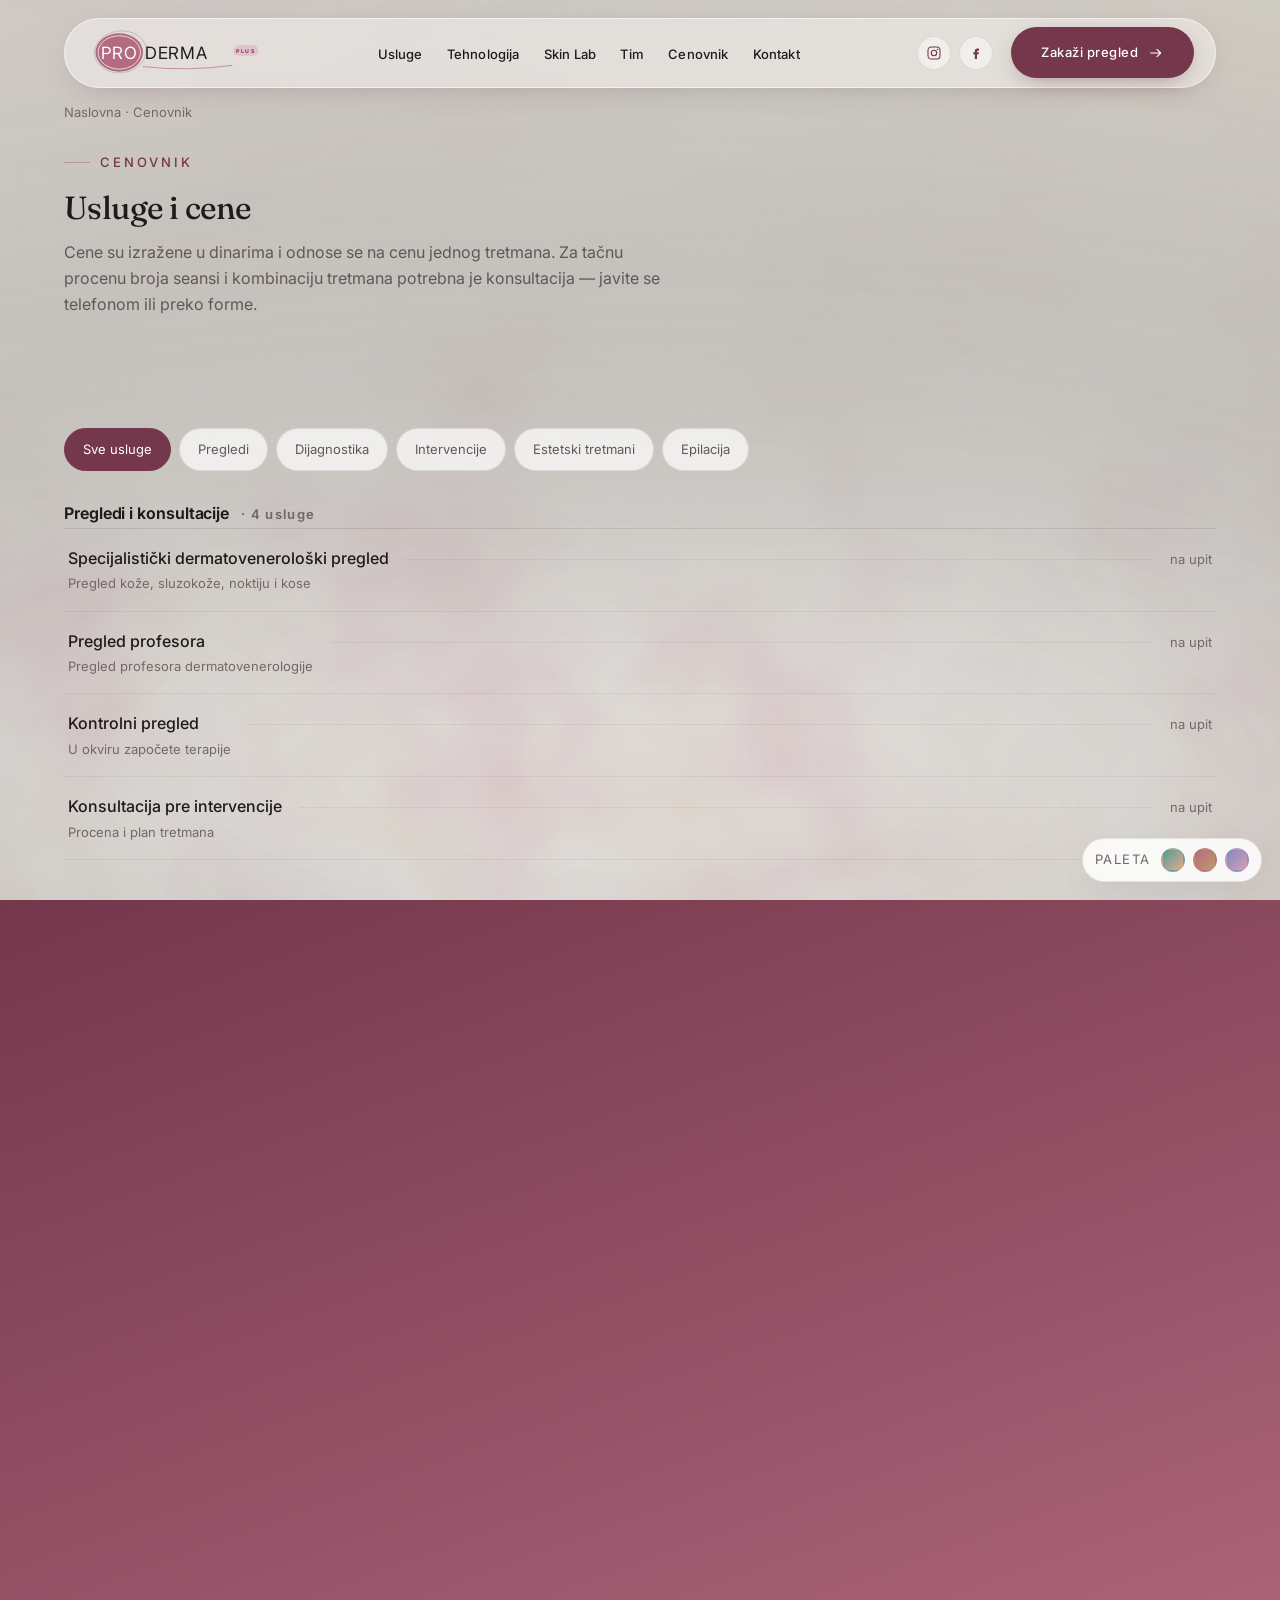
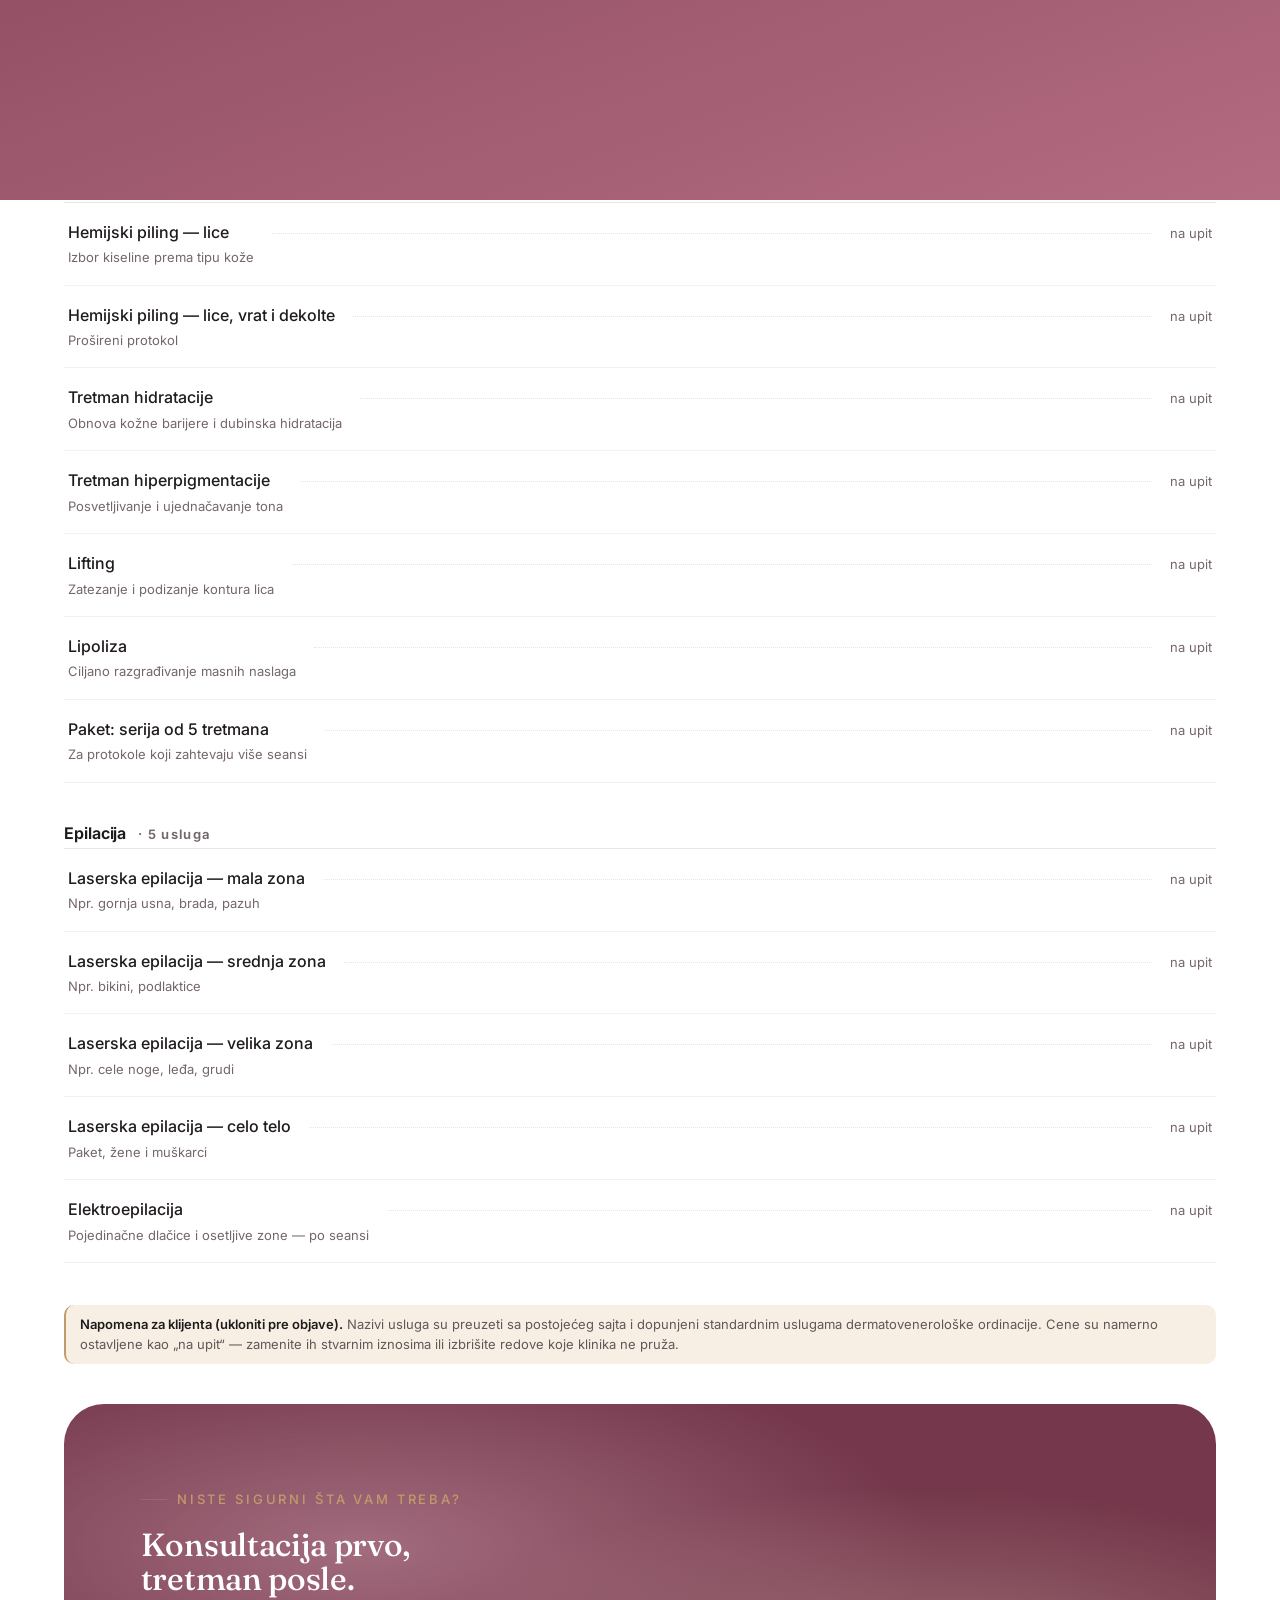
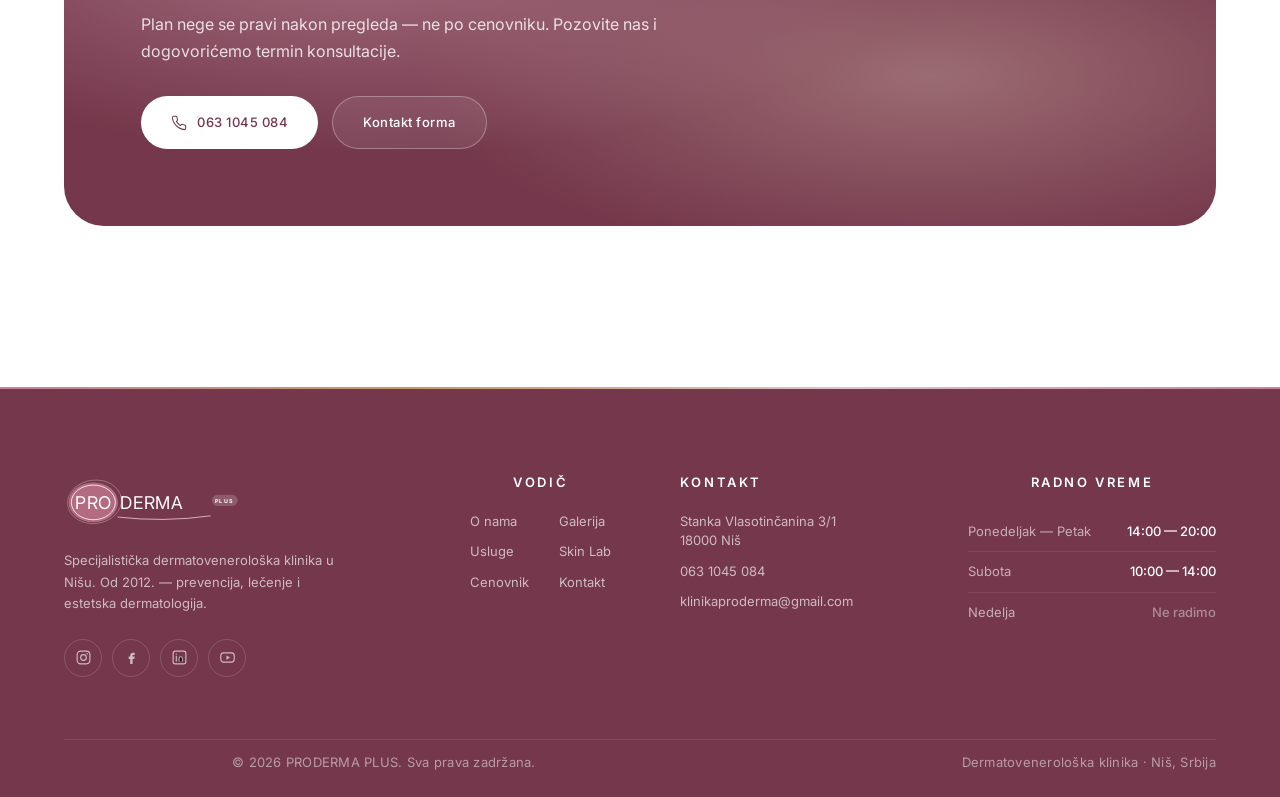
==== cenovnik.html @ 7f27bacd "PRODERMA PLUS — redizajn sajta klinike Statički sajt: HTML + CSS + vanilla JS, bez build koraka.  Os" ====
<!DOCTYPE html>
<html lang="sr">
<head>
<meta charset="utf-8">
<script>(function(){/* roze iz loga je sada zvanicna paleta */
try{var p=localStorage.getItem('pp-palette');}catch(e){}
document.documentElement.setAttribute('data-palette', p||'rose');})();</script>
<meta name="viewport" content="width=device-width, initial-scale=1">
<title>Cenovnik — PRODERMA PLUS, dermatovenerološka klinika Niš</title>
<meta name="description" content="Cenovnik usluga dermatovenerološke klinike PRODERMA PLUS u Nišu — pregledi, dijagnostika, intervencije, estetski i laserski tretmani.">
<meta name="theme-color" content="#7E4A5C">
<link rel="preconnect" href="https://fonts.googleapis.com">
<link rel="preconnect" href="https://fonts.gstatic.com" crossorigin>
<link href="https://fonts.googleapis.com/css2?family=Fraunces:ital,opsz,wght@0,9..144,380..620;1,9..144,380..560&family=Inter:wght@300;400;500;600;700&display=swap" rel="stylesheet">
<link rel="stylesheet" href="assets/css/style.css">
<link rel="stylesheet" href="assets/css/wow.css">
</head>
<body>

<div class="scroll-bar" id="scrollBar" aria-hidden="true"></div>
<div class="grain" aria-hidden="true"></div>
<!-- ============ BIRAČ PALETE BOJA ============ -->
<div class="pal-switch" id="palSwitch">
  <span class="ps-l">Paleta</span>
  <button type="button" data-p="aqua" aria-label="Tirkiz paleta"></button>
  <button type="button" data-p="rose" aria-label="Roze paleta"></button>
  <button type="button" data-p="lilac" aria-label="Lila paleta"></button>
</div>
<svg width="0" height="0" style="position:absolute" aria-hidden="true">
<defs>
  <!-- ===== PRODERMA PLUS — logo =====
       Rekonstrukcija originalnog znaka: dvostruki prsten (spoljni tanki
       sivi + puna roze elipsa sa belim unutrašnjim prstenom), "PRO" belo
       unutar znaka, "DERMA" u crnoj nastavlja wordmark, tanki potez
       ispod. Dodat PLUS badge. -->
  <g id="logoFull">
    <ellipse cx="52" cy="44" rx="46" ry="37" fill="none" stroke="#9B9498" stroke-width="1.6"
             opacity=".5" transform="rotate(-7 52 44)"/>
    <ellipse cx="50" cy="45" rx="42" ry="34" fill="var(--brand)"/>
    <ellipse cx="50" cy="45" rx="37.5" ry="29.5" fill="none" stroke="#fff" stroke-width="1.5" opacity=".85"/>
    <text x="50" y="56" text-anchor="middle" font-family="Inter, Helvetica, sans-serif"
          font-size="30" font-weight="400" letter-spacing="1" fill="#fff">PRO</text>
    <text x="96" y="56" font-family="Inter, Helvetica, sans-serif" font-size="30"
          font-weight="400" letter-spacing="1" fill="var(--ink)">DERMA</text>
    <path d="M92 70 Q170 79 249 68" fill="none" stroke="var(--brand)" stroke-width="1.5"
          stroke-linecap="round" opacity=".8"/>
    <g transform="translate(252,32)">
      <rect x="0" y="0" width="44" height="19" rx="9.5" fill="var(--brand-soft)"/>
      <text x="22" y="13.4" text-anchor="middle" font-family="Inter, sans-serif" font-size="9.2"
            font-weight="700" letter-spacing="2.6" fill="var(--brand-deep)">PLUS</text>
    </g>
  </g>

  <!-- ===== varijanta za tamnu podlogu (futer) ===== -->
  <g id="logoLight">
    <ellipse cx="52" cy="44" rx="46" ry="37" fill="none" stroke="rgba(255,255,255,.3)"
             stroke-width="1.6" transform="rotate(-7 52 44)"/>
    <ellipse cx="50" cy="45" rx="42" ry="34" fill="var(--brand)"/>
    <ellipse cx="50" cy="45" rx="37.5" ry="29.5" fill="none" stroke="rgba(255,255,255,.9)" stroke-width="1.5"/>
    <text x="50" y="56" text-anchor="middle" font-family="Inter, Helvetica, sans-serif"
          font-size="30" font-weight="400" letter-spacing="1" fill="#fff">PRO</text>
    <text x="96" y="56" font-family="Inter, Helvetica, sans-serif" font-size="30"
          font-weight="400" letter-spacing="1" fill="#fff">DERMA</text>
    <path d="M92 70 Q170 79 249 68" fill="none" stroke="var(--brand-soft)" stroke-width="1.5"
          stroke-linecap="round"/>
    <g transform="translate(252,32)">
      <rect x="0" y="0" width="44" height="19" rx="9.5" fill="rgba(255,255,255,.18)"/>
      <text x="22" y="13.4" text-anchor="middle" font-family="Inter, sans-serif" font-size="9.2"
            font-weight="700" letter-spacing="2.6" fill="#fff">PLUS</text>
    </g>
  </g>

  <!-- ===== ikone ===== -->
  <g id="iPhone"><path d="M22 16.9v3a2 2 0 0 1-2.2 2 19.8 19.8 0 0 1-8.6-3.1 19.5 19.5 0 0 1-6-6 19.8 19.8 0 0 1-3.1-8.7A2 2 0 0 1 4.1 2h3a2 2 0 0 1 2 1.7c.1 1 .4 1.9.7 2.8a2 2 0 0 1-.5 2.1L8.1 9.9a16 16 0 0 0 6 6l1.3-1.3a2 2 0 0 1 2.1-.4c.9.3 1.8.6 2.8.7a2 2 0 0 1 1.7 2z" fill="none" stroke="currentColor" stroke-width="1.6" stroke-linecap="round" stroke-linejoin="round"/></g>
  <g id="iArr"><path d="M4 12h15m-5.5-5.5L19 12l-5.5 5.5" fill="none" stroke="currentColor" stroke-width="1.6" stroke-linecap="round" stroke-linejoin="round"/></g>
  <g id="iCheck"><path d="m4 12.5 5 5L20 6.5" fill="none" stroke="currentColor" stroke-width="1.8" stroke-linecap="round" stroke-linejoin="round"/></g>
  <g id="iIG"><rect x="3" y="3" width="18" height="18" rx="5" fill="none" stroke="currentColor" stroke-width="1.6"/><circle cx="12" cy="12" r="4" fill="none" stroke="currentColor" stroke-width="1.6"/><circle cx="17.2" cy="6.8" r="1.1" fill="currentColor"/></g>
  <g id="iFB"><path d="M14 8.5h2.5V5.2H14c-2.2 0-3.8 1.7-3.8 3.9v1.6H8v3.3h2.2V21h3.3v-7h2.4l.6-3.3h-3V9.1c0-.4.2-.6.5-.6z" fill="currentColor"/></g>
  <g id="iIn"><rect x="3" y="3" width="18" height="18" rx="3" fill="none" stroke="currentColor" stroke-width="1.6"/><path d="M7.5 10.5V17M7.5 7.3v.1M11.5 17v-3.6c0-1.4 1-2.4 2.3-2.4s2.2 1 2.2 2.4V17" stroke="currentColor" stroke-width="1.6" stroke-linecap="round"/></g>
  <g id="iYT"><rect x="2.5" y="5.5" width="19" height="13" rx="4" fill="none" stroke="currentColor" stroke-width="1.6"/><path d="m10.5 9 5 3-5 3z" fill="currentColor"/></g>
</defs>
</svg>

<div class="topbar">
  <div class="wrap">
    <span class="tb-claim">Specijalistička dermatovenerološka klinika — Niš · od 2012.</span>
    <div class="tb-socials">
      <a href="tel:0631045084">063 1045 084</a>
      <a href="https://www.instagram.com/klinikaproderma/" target="_blank" rel="noopener" aria-label="Instagram"><svg width="15" height="15" viewBox="0 0 24 24"><use href="#iIG"/></svg></a>
      <a href="https://www.facebook.com/klinikaprodermanis/" target="_blank" rel="noopener" aria-label="Facebook"><svg width="15" height="15" viewBox="0 0 24 24"><use href="#iFB"/></svg></a>
    </div>
  </div>
</div>

<header class="site-header" id="header">
  <div class="wrap">
    <nav class="nav">
      <a class="brand" href="index.html" aria-label="PRODERMA PLUS — početna">
        <svg viewBox="0 0 300 92" role="img"><title>PRODERMA PLUS</title><use href="#logoFull"/></svg>
      </a>
      <ul class="nav-links">
        <li><a href="index.html#usluge">Usluge</a></li>
        <li><a href="index.html#tehnologija">Tehnologija</a></li>
        <li><a href="index.html#skin-lab">Skin Lab</a></li>
        <li><a href="index.html#tim">Tim</a></li>
        <li><a href="cenovnik.html">Cenovnik</a></li>
        <li><a href="index.html#kontakt">Kontakt</a></li>
      </ul>

      <div class="nav-cta">
        <span class="nav-social">
          <a href="https://www.instagram.com/klinikaproderma/" target="_blank" rel="noopener" aria-label="Instagram"><svg viewBox="0 0 24 24"><use href="#iIG"/></svg></a>
          <a href="https://www.facebook.com/klinikaproderma" target="_blank" rel="noopener" aria-label="Facebook"><svg viewBox="0 0 24 24"><use href="#iFB"/></svg></a>
        </span>
        <a class="btn" href="index.html#kontakt" data-magnetic>Zaka&#382;i pregled <svg class="arr" width="16" height="16" viewBox="0 0 24 24"><use href="#iArr"/></svg></a>
        <button class="burger" id="burger" aria-label="Meni" aria-expanded="false"><span></span></button>
      </div>
    </nav>
  </div>
</header>

<div class="mobile-menu" id="mobileMenu">
  <a href="index.html#o-nama">O nama</a>
  <a href="index.html#usluge">Usluge</a>
  <a href="index.html#skin-lab">Skin Lab</a>
  <a href="index.html#tim">Tim</a>
  <a href="galerija.html">Galerija</a>
  <a href="cenovnik.html">Cenovnik</a>
  <a href="index.html#kontakt">Kontakt</a>
</div>

<main>
<section class="page-hero">
  <div class="wrap">
    <div class="crumbs"><a href="index.html">Naslovna</a> · Cenovnik</div>
    <span class="eyebrow">Cenovnik</span>
    <h1>Usluge i cene</h1>
    <p class="lead">Cene su izražene u dinarima i odnose se na cenu jednog tretmana. Za tačnu procenu broja seansi
    i kombinaciju tretmana potrebna je konsultacija — javite se telefonom ili preko forme.</p>
  </div>
</section>

<section class="section" style="padding-top:0">
  <div class="wrap">

    <div class="price-filter" id="priceFilter" data-reveal>
      <button class="on" data-f="all">Sve usluge</button>
      <button data-f="pregledi">Pregledi</button>
      <button data-f="dijagnostika">Dijagnostika</button>
      <button data-f="intervencije">Intervencije</button>
      <button data-f="estetski">Estetski tretmani</button>
      <button data-f="epilacija">Epilacija</button>
    </div>

    <div class="price-group" data-g="pregledi" data-reveal>
      <h3>Pregledi i konsultacije <i>· 4 usluge</i></h3>
      <div class="price-rows">
        <div class="price-row"><div><span class="pr-n">Specijalistički dermatovenerološki pregled</span><span class="pr-d">Pregled kože, sluzokože, noktiju i kose</span></div><div class="pr-dots"></div><div class="pr-v tbd">na upit</div></div>
        <div class="price-row"><div><span class="pr-n">Pregled profesora</span><span class="pr-d">Pregled profesora dermatovenerologije</span></div><div class="pr-dots"></div><div class="pr-v tbd">na upit</div></div>
        <div class="price-row"><div><span class="pr-n">Kontrolni pregled</span><span class="pr-d">U okviru započete terapije</span></div><div class="pr-dots"></div><div class="pr-v tbd">na upit</div></div>
        <div class="price-row"><div><span class="pr-n">Konsultacija pre intervencije</span><span class="pr-d">Procena i plan tretmana</span></div><div class="pr-dots"></div><div class="pr-v tbd">na upit</div></div>
      </div>
    </div>

    <div class="price-group" data-g="dijagnostika" data-reveal>
      <h3>Dijagnostika <i>· 5 usluga</i></h3>
      <div class="price-rows">
        <div class="price-row"><div><span class="pr-n">Digitalna dermoskopija — pojedinačna promena</span><span class="pr-d">Uvećani digitalni snimak i analiza</span></div><div class="pr-dots"></div><div class="pr-v tbd">na upit</div></div>
        <div class="price-row"><div><span class="pr-n">Digitalna dermoskopija — celo telo</span><span class="pr-d">Pregled svih mladeža</span></div><div class="pr-dots"></div><div class="pr-v tbd">na upit</div></div>
        <div class="price-row"><div><span class="pr-n">FotoFinder mapiranje mladeža</span><span class="pr-d">Digitalna mapa sa arhivom za praćenje kroz vreme</span></div><div class="pr-dots"></div><div class="pr-v tbd">na upit</div></div>
        <div class="price-row"><div><span class="pr-n">Alergološko epikutano testiranje</span><span class="pr-d">Standardna serija alergena</span></div><div class="pr-dots"></div><div class="pr-v tbd">na upit</div></div>
        <div class="price-row"><div><span class="pr-n">Biopsija kože sa PH analizom</span><span class="pr-d">Uzimanje uzorka i patohistološki nalaz</span></div><div class="pr-dots"></div><div class="pr-v tbd">na upit</div></div>
      </div>
    </div>

    <div class="price-group" data-g="intervencije" data-reveal>
      <h3>Intervencije <i>· 4 usluge</i></h3>
      <div class="price-rows">
        <div class="price-row"><div><span class="pr-n">Uklanjanje benignih izraslina radiotalasima</span><span class="pr-d">Fibromi, bradavice, milije — po promeni</span></div><div class="pr-dots"></div><div class="pr-v tbd">na upit</div></div>
        <div class="price-row"><div><span class="pr-n">Uklanjanje izraslina — veća promena</span><span class="pr-d">Uz lokalnu anesteziju</span></div><div class="pr-dots"></div><div class="pr-v tbd">na upit</div></div>
        <div class="price-row"><div><span class="pr-n">Uklanjanje ksantelazmi</span><span class="pr-d">Zona oko očiju</span></div><div class="pr-dots"></div><div class="pr-v tbd">na upit</div></div>
        <div class="price-row"><div><span class="pr-n">Ekscizija promene sa šivenjem</span><span class="pr-d">Uz patohistološku analizu</span></div><div class="pr-dots"></div><div class="pr-v tbd">na upit</div></div>
      </div>
    </div>

    <div class="price-group" data-g="estetski" data-reveal>
      <h3>Estetski tretmani <i>· 7 usluga</i></h3>
      <div class="price-rows">
        <div class="price-row"><div><span class="pr-n">Hemijski piling — lice</span><span class="pr-d">Izbor kiseline prema tipu kože</span></div><div class="pr-dots"></div><div class="pr-v tbd">na upit</div></div>
        <div class="price-row"><div><span class="pr-n">Hemijski piling — lice, vrat i dekolte</span><span class="pr-d">Prošireni protokol</span></div><div class="pr-dots"></div><div class="pr-v tbd">na upit</div></div>
        <div class="price-row"><div><span class="pr-n">Tretman hidratacije</span><span class="pr-d">Obnova kožne barijere i dubinska hidratacija</span></div><div class="pr-dots"></div><div class="pr-v tbd">na upit</div></div>
        <div class="price-row"><div><span class="pr-n">Tretman hiperpigmentacije</span><span class="pr-d">Posvetljivanje i ujednačavanje tona</span></div><div class="pr-dots"></div><div class="pr-v tbd">na upit</div></div>
        <div class="price-row"><div><span class="pr-n">Lifting</span><span class="pr-d">Zatezanje i podizanje kontura lica</span></div><div class="pr-dots"></div><div class="pr-v tbd">na upit</div></div>
        <div class="price-row"><div><span class="pr-n">Lipoliza</span><span class="pr-d">Ciljano razgrađivanje masnih naslaga</span></div><div class="pr-dots"></div><div class="pr-v tbd">na upit</div></div>
        <div class="price-row"><div><span class="pr-n">Paket: serija od 5 tretmana</span><span class="pr-d">Za protokole koji zahtevaju više seansi</span></div><div class="pr-dots"></div><div class="pr-v tbd">na upit</div></div>
      </div>
    </div>

    <div class="price-group" data-g="epilacija" data-reveal>
      <h3>Epilacija <i>· 5 usluga</i></h3>
      <div class="price-rows">
        <div class="price-row"><div><span class="pr-n">Laserska epilacija — mala zona</span><span class="pr-d">Npr. gornja usna, brada, pazuh</span></div><div class="pr-dots"></div><div class="pr-v tbd">na upit</div></div>
        <div class="price-row"><div><span class="pr-n">Laserska epilacija — srednja zona</span><span class="pr-d">Npr. bikini, podlaktice</span></div><div class="pr-dots"></div><div class="pr-v tbd">na upit</div></div>
        <div class="price-row"><div><span class="pr-n">Laserska epilacija — velika zona</span><span class="pr-d">Npr. cele noge, leđa, grudi</span></div><div class="pr-dots"></div><div class="pr-v tbd">na upit</div></div>
        <div class="price-row"><div><span class="pr-n">Laserska epilacija — celo telo</span><span class="pr-d">Paket, žene i muškarci</span></div><div class="pr-dots"></div><div class="pr-v tbd">na upit</div></div>
        <div class="price-row"><div><span class="pr-n">Elektroepilacija</span><span class="pr-d">Pojedinačne dlačice i osetljive zone — po seansi</span></div><div class="pr-dots"></div><div class="pr-v tbd">na upit</div></div>
      </div>
    </div>

    <div class="lab-disclaimer" style="max-width:none" data-reveal>
      <strong>Napomena za klijenta (ukloniti pre objave).</strong> Nazivi usluga su preuzeti sa postojećeg sajta i
      dopunjeni standardnim uslugama dermatovenerološke ordinacije. Cene su namerno ostavljene kao „na upit“ —
      zamenite ih stvarnim iznosima ili izbrišite redove koje klinika ne pruža.
    </div>

    <div class="cta" style="margin-top:40px" data-reveal>
      <span class="eyebrow" style="color:var(--accent)">Niste sigurni šta vam treba?</span>
      <h2>Konsultacija prvo,<br>tretman posle.</h2>
      <p>Plan nege se pravi nakon pregleda — ne po cenovniku. Pozovite nas i dogovorićemo termin konsultacije.</p>
      <div class="cta-actions">
        <a class="btn" href="tel:0631045084" data-magnetic><svg width="16" height="16" viewBox="0 0 24 24"><use href="#iPhone"/></svg> 063 1045 084</a>
        <a class="btn btn--ghost" href="index.html#kontakt">Kontakt forma</a>
      </div>
    </div>

  </div>
</section>
</main>

<footer class="site-footer">
  <div class="wrap">
    <div class="foot-grid">
      <div class="foot-brand">
        <svg viewBox="0 0 300 92" role="img"><title>PRODERMA PLUS</title><use href="#logoLight"/></svg>
        <p>Specijalistička dermatovenerološka klinika u Nišu. Od 2012. — prevencija, lečenje i estetska dermatologija.</p>
        <div class="foot-social">
          <a href="https://www.instagram.com/klinikaproderma/" target="_blank" rel="noopener" aria-label="Instagram"><svg viewBox="0 0 24 24"><use href="#iIG"/></svg></a>
          <a href="https://www.facebook.com/klinikaprodermanis/" target="_blank" rel="noopener" aria-label="Facebook"><svg viewBox="0 0 24 24"><use href="#iFB"/></svg></a>
          <a href="https://www.linkedin.com/in/klinika-proderma-68b57219b/" target="_blank" rel="noopener" aria-label="LinkedIn"><svg viewBox="0 0 24 24"><use href="#iIn"/></svg></a>
          <a href="https://youtu.be/w5sLHhPMbY8" target="_blank" rel="noopener" aria-label="YouTube"><svg viewBox="0 0 24 24"><use href="#iYT"/></svg></a>
        </div>
      </div>
      <div class="foot-nav">
        <h4>Vodič</h4>
        <ul class="foot-links foot-links--2">
          <li><a href="index.html#o-nama">O nama</a></li>
          <li><a href="index.html#usluge">Usluge</a></li>
          <li><a href="cenovnik.html">Cenovnik</a></li>
          <li><a href="galerija.html">Galerija</a></li>
          <li><a href="index.html#skin-lab">Skin Lab</a></li>
          <li><a href="index.html#kontakt">Kontakt</a></li>
        </ul>
      </div>
      <div>
        <h4>Kontakt</h4>
        <ul class="foot-links">
          <li><a href="https://maps.google.com/?q=Stanka+Vlasotin%C4%8Danina+3,+Ni%C5%A1" target="_blank" rel="noopener">Stanka Vlasotinčanina 3/1<br>18000 Niš</a></li>
          <li><a href="tel:0631045084">063 1045 084</a></li>
          <li><a href="mailto:klinikaproderma@gmail.com">klinikaproderma@gmail.com</a></li>
        </ul>
      </div>
      <div class="foot-hours">
        <h4>Radno vreme</h4>
        <div><span>Ponedeljak — Petak</span><b>14:00 — 20:00</b></div>
        <div><span>Subota</span><b>10:00 — 14:00</b></div>
        <div><span>Nedelja</span><b style="color:rgba(255,255,255,.42)">Ne radimo</b></div>
      </div>
    </div>
    <div class="foot-bottom">
      <span>© <span id="yr">2026</span> PRODERMA PLUS. Sva prava zadržana.</span>
      <span>Dermatovenerološka klinika · Niš, Srbija</span>
    </div>
  </div>
</footer>

<a class="call-fab" href="tel:0631045084">
  <span class="cf-p"><svg width="18" height="18" viewBox="0 0 24 24"><use href="#iPhone"/></svg></span>
  <span>Pozovite nas</span>
</a>

<script src="assets/js/app.js"></script>
<script src="assets/js/wow.js"></script>
<script>
/* filter cenovnika — samo na ovoj strani */
(function () {
  var f = document.getElementById('priceFilter'); if (!f) return;
  var btns = [].slice.call(f.querySelectorAll('button'));
  var groups = [].slice.call(document.querySelectorAll('.price-group[data-g]'));

  function apply(k) {
    btns.forEach(function (x) { x.classList.toggle('on', x.getAttribute('data-f') === k); });
    groups.forEach(function (g) {
      g.style.display = (k === 'all' || g.getAttribute('data-g') === k) ? '' : 'none';
    });
  }

  btns.forEach(function (b) {
    b.addEventListener('click', function () { apply(b.getAttribute('data-f')); });
  });

  // Dolazak sa kartice usluge na početnoj (cenovnik.html?g=dijagnostika) —
  // otvori tu grupu i skroluj do nje umesto da posetilac sam traži cenu.
  var wanted = new URLSearchParams(location.search).get('g');
  if (wanted && groups.some(function (g) { return g.getAttribute('data-g') === wanted; })) {
    apply(wanted);
    var target = document.querySelector('.price-group[data-g="' + wanted + '"]');
    if (target) {
      requestAnimationFrame(function () {
        target.scrollIntoView({ behavior: 'smooth', block: 'start' });
      });
    }
  }
})();
</script>
</body>
</html>
---- assets/css/style.css ----
/* ==========================================================================
   PRODERMA PLUS — Specijalistička dermatovenerološka klinika, Niš
   Autor stila: custom build (bez frameworka)
   Sve boje idu kroz CSS varijable -> lako se prenosi u WordPress theme.json
   ========================================================================== */

/* ---------- 1. PALETA — "Rosé Clinique" ----------------------------------
   Izvedena iz originalnog PRODERMA znaka sa proderma.rs (prigušeni roze
   prsten ~#B36B80). Zadržan isti porodični ton, samo očišćen i posvetljen:
   pastelno i nežno, ali dovoljno zasićeno da ne otkliza u "beauty app".
   Šampanj kao topli sekundarni akcenat, nikad kao dominanta.
   -------------------------------------------------------------------- */

:root {
  --brand:        #B36B81;   /* roze iz originalnog PRODERMA znaka       */
  --brand-deep:   #74374B;   /* tamna vinska — tekst, dugmad, kontrast   */
  --brand-mid:    #C58399;   /* međuton za gradijente i linije           */
  --brand-soft:   #E4C0CC;   /* puder roze — ispune, oreoli              */
  --brand-tint:   #F7EBEF;   /* najsvetlija roze — pozadine sekcija      */
  --accent:       #C29A6B;   /* toplo zlato — sekundarni akcenat         */
  --accent-soft:  #F0E2CC;
  --glow-a:       #EEC3D0;   /* boje žive pozadine — sve pastelne        */
  --glow-b:       #F7E6CE;
  --glow-c:       #E0CBD6;
  --footer-bg:    var(--brand-deep);   /* tamna vinska — futer, nijansu svetlije od crne */
}

/* ---------- 1b. ALTERNATIVNE PALETE (birač u dnu ekrana) -----------------
   Iste promenljive, druge vrednosti — [data-palette] na <html> ih prepisuje.
   Neutralni tonovi (ink/paper-osnova nije ovde) ostaju isti radi čitljivosti,
   menja se samo "brend" sloj: roze/zlato -> tirkiz/rusa, žad/ružičasta, itd.
   -------------------------------------------------------------------- */

[data-palette="aqua"] {
  --brand:        #47857F;
  --brand-deep:   #37746E;
  --brand-mid:    #83C5BE;
  --brand-soft:   #C0E4E0;
  --brand-tint:   #EBF7F6;
  --accent:       #CB9881;
  --accent-soft:  #F0D7CC;
  --glow-a:       #C8EAE7;
  --glow-b:       #F3DACE;
  --glow-c:       #CDDFDA;
  --paper:        #FAF3EF;
  --paper-2:      #F3E4DD;
  --ivory:        #FDF9F7;
  --footer-bg:    var(--brand-deep);
}

/* "rose" = osnovna paleta iz odeljka 1 (boja loga), samo eksplicitno
   nazvana da bi birač mogao da se vrati na nju kao na jednu od 3 opcije */
[data-palette="rose"] {
  --brand:        #B36B81;
  --brand-deep:   #74374B;
  --brand-mid:    #C58399;
  --brand-soft:   #E4C0CC;
  --brand-tint:   #F7EBEF;
  --accent:       #C29A6B;
  --accent-soft:  #F0E2CC;
  --glow-a:       #EEC3D0;
  --glow-b:       #F7E6CE;
  --glow-c:       #E0CBD6;
  --paper:        #FBF6EE;
  --paper-2:      #F4EADC;
  --ivory:        #FDFBF7;
  --footer-bg:    var(--brand-deep);
}

[data-palette="lilac"] {
  --brand:        #5B65A8;
  --brand-deep:   #373F74;
  --brand-mid:    #838CC5;
  --brand-soft:   #C0C5E4;
  --brand-tint:   #EBEDF7;
  --accent:       #CF8BAA;
  --accent-soft:  #F3D8E4;
  --glow-a:       #C8CCEA;
  --glow-b:       #F3CEDE;
  --glow-c:       #CDD3DF;
  --paper:        #FAEFF4;
  --paper-2:      #F3DDE7;
  --ivory:        #FDF7FA;
  --footer-bg:    var(--brand-deep);
}

/* ---------- 2. TOKENI ---------------------------------------------------- */

:root {
  /* slonovača kao osnovni papir — topla, ne bela, ne roze */
  --paper:        #FBF6EE;
  --paper-2:      #F4EADC;
  --ivory:        #FDFBF7;
  --ink:          #1F1A1C;   /* crna iz "DERMA" u logotipu               */
  --ink-2:        #635659;
  --ink-3:        #756769;
  --line:         rgba(31, 26, 28, .10);
  --line-2:       rgba(31, 26, 28, .055);
  --white:        #fff;

  --ff-display: "Fraunces", "Cormorant Garamond", "Times New Roman", serif;
  --ff-body:    "Inter", -apple-system, BlinkMacSystemFont, "Segoe UI", sans-serif;

  /* ---- Tipografska skala — namerno svedena na TAČNO 3 veličine fonta
     za ceo sajt. Hijerarhija dalje ide kroz font-weight, boju, razmak
     slova i font-family (display serif vs. body sans), nikad kroz
     dodatne veličine. ---- */
  --fs-1: clamp(1.4rem, 2.5vw, 2.1rem); /* Veliki — naslovi, isticanja, brojevi */
  --fs-2: clamp(1rem, 1.05vw, 1.05rem); /* Srednji — tekst, dugmad, navigacija  */
  --fs-3: .8125rem;                     /* Mali — oznake, metapodaci, natpisi   */

  --r-sm: 10px;
  --r-md: 18px;
  --r-lg: 28px;
  --r-xl: 40px;
  --r-pill: 999px;

  --shadow-sm: 0 2px 10px rgba(28,42,44,.05);
  --shadow-md: 0 12px 40px -12px rgba(28,42,44,.14);
  --shadow-lg: 0 32px 80px -28px rgba(28,42,44,.24);

  --ease: cubic-bezier(.22,.61,.36,1);
  --ease-out: cubic-bezier(.16,1,.3,1);

  --nav-h: 76px;
  --pad: clamp(20px, 5vw, 72px);
  --maxw: 1280px;
}

/* ---------- 3. RESET ----------------------------------------------------- */

*, *::before, *::after { box-sizing: border-box; }

html {
  scroll-behavior: smooth;
  /* header je fixed — bez ovoga sidra iz menija završe ispod njega */
  scroll-padding-top: calc(var(--nav-h) + 24px);
  -webkit-text-size-adjust: 100%;
}

body {
  margin: 0;
  font-family: var(--ff-body);
  font-size: 16px;
  line-height: 1.65;
  color: var(--ink-2);
  background: transparent; /* preliv živi u body::before, ispod svega */
  overflow-x: hidden;
  -webkit-font-smoothing: antialiased;
  text-rendering: optimizeLegibility;
}

img, svg, video { max-width: 100%; display: block; }
a { color: inherit; text-decoration: none; }
button { font: inherit; cursor: pointer; border: none; background: none; color: inherit; }
ul { list-style: none; margin: 0; padding: 0; }

h1, h2, h3, h4 {
  font-family: var(--ff-display);
  font-optical-sizing: auto;
  color: var(--ink);
  font-weight: 480;
  line-height: 1.05;
  letter-spacing: -.018em;
  margin: 0;
}

h1 { font-size: var(--fs-1); font-weight: 460; }
h2 { font-size: var(--fs-1); font-weight: 500; letter-spacing: -.01em; }
h3 { font-size: var(--fs-2); font-weight: 650; letter-spacing: -.005em; font-family: var(--ff-body); }

p { margin: 0 0 1em; }
p:last-child { margin-bottom: 0; }

strong, b { font-weight: 600; color: var(--ink); }

::selection { background: var(--brand-soft); color: var(--brand-deep); }

/* ---------- 4. LAYOUT UTILITIES ------------------------------------------ */

.wrap {
  width: 100%;
  max-width: var(--maxw);
  margin-inline: auto;
  padding-inline: var(--pad);
}

.section {
  position: relative;
  padding-block: clamp(230px, 22vw, 400px);
}

.section--tight {
  padding-block: clamp(172px, 16.5vw, 300px);
}

.eyebrow {
  display: inline-flex;
  align-items: center;
  gap: 10px;
  font-size: var(--fs-3);
  letter-spacing: .22em;
  text-transform: uppercase;
  font-weight: 500;
  color: var(--brand-deep);
  margin-bottom: 18px;
}
.eyebrow::before {
  content: "";
  width: 26px; height: 1px;
  background: var(--brand);
  opacity: .55;
}
/* centrirano zaglavlje sekcije — crtica sa obe strane */
.eyebrow--center {
  display: inline-flex;
  justify-content: center;
  margin-bottom: clamp(14px, 1.8vw, 20px);
}
.eyebrow--center::after {
  content: "";
  width: 26px; height: 1px;
  background: var(--brand);
  opacity: .55;
}

.lead { font-size: var(--fs-2); color: var(--ink-2); max-width: 60ch; }

.grid { display: grid; gap: clamp(20px, 3vw, 40px); }

/* ---------- 5. DUGMAD ---------------------------------------------------- */

.btn {
  --btn-bg: var(--brand-deep);
  --btn-fg: #fff;
  position: relative;
  display: inline-flex;
  align-items: center;
  justify-content: center;
  gap: 10px;
  padding: 15px 30px;
  border-radius: var(--r-pill);
  background: var(--btn-bg);
  color: var(--btn-fg);
  font-size: var(--fs-3);
  font-weight: 500;
  letter-spacing: .04em;
  overflow: hidden;
  isolation: isolate;
  transition: transform .5s var(--ease-out), box-shadow .5s var(--ease-out);
  box-shadow: 0 6px 24px -10px color-mix(in srgb, var(--brand-deep) 70%, transparent);
  will-change: transform;
}
.btn::after {
  content: "";
  position: absolute;
  inset: 0;
  background: radial-gradient(120px circle at var(--mx, 50%) var(--my, 50%),
              rgba(255,255,255,.28), transparent 70%);
  opacity: 0;
  transition: opacity .4s;
  z-index: -1;
}
.btn:hover { transform: translateY(-2px); box-shadow: 0 16px 38px -14px color-mix(in srgb, var(--brand-deep) 85%, transparent); }
.btn:hover::after { opacity: 1; }
.btn:active { transform: translateY(0) scale(.985); }

.btn--ghost {
  --btn-bg: transparent;
  --btn-fg: var(--ink);
  border: 1px solid var(--line);
  box-shadow: none;
  backdrop-filter: blur(8px);
  background: rgba(255,255,255,.5);
}
.btn--ghost:hover { border-color: var(--brand); color: var(--brand-deep); box-shadow: var(--shadow-sm); }

.btn--accent { --btn-bg: var(--accent); --btn-fg: #4A2E22; box-shadow: 0 6px 24px -10px var(--accent); }

.btn .arr { transition: transform .45s var(--ease-out); }
.btn:hover .arr { transform: translateX(4px); }

/* ---------- 6. POZADINA: mesh canvas + kursor svetlo ---------------------- */

/* Papir više nije ravan — topli preliv koji stoji ispod svega i ne skroluje.
   Ovo je sloj koji čini da pozadina "prati sajt" umesto praznog bež-a. */
body::before {
  content: "";
  position: fixed;
  inset: 0;
  z-index: -4;
  pointer-events: none;
  /* Samo blaga toplina, ne roze. Boja dolazi iz sadržaja, ne iz podloge. */
  background:
    radial-gradient(110% 70% at 10% -8%,  color-mix(in srgb, var(--brand-soft) 16%, transparent) 0%, transparent 52%),
    radial-gradient(85%  60% at 100% 4%,  color-mix(in srgb, var(--accent-soft) 22%, transparent) 0%, transparent 55%),
    var(--paper);
}

#mesh {
  position: fixed;
  inset: 0;
  width: 100%;
  height: 100%;
  z-index: -3;
  pointer-events: none;
  opacity: .30;
}

.grain {
  /* zadržan, ali kao vrlo tanak sloj — daje "film" teksturu premium štampe */
  position: fixed;
  inset: 0;
  z-index: -2;
  pointer-events: none;
  opacity: .10;
  mix-blend-mode: multiply;
  background-image: url("data:image/svg+xml,%3Csvg xmlns='http://www.w3.org/2000/svg' width='160' height='160'%3E%3Cfilter id='n'%3E%3CfeTurbulence type='fractalNoise' baseFrequency='.8' numOctaves='3'/%3E%3C/filter%3E%3Crect width='160' height='160' filter='url(%23n)' opacity='.4'/%3E%3C/svg%3E");
}

/* ---- ČESTICE PREKO CELOG SAJTA — fiksne, prate skrol jer se ne pomeraju
   sa dokumentom. Sitne pastelne tačke koje sporo plutaju naviše. ---- */
.dust {
  position: fixed;
  inset: 0;
  z-index: -1;
  pointer-events: none;
  overflow: hidden;
}
.dust i {
  position: absolute;
  bottom: -14px;
  width: var(--s, 5px); height: var(--s, 5px);
  border-radius: 50%;
  background: var(--dc, var(--brand-soft));
  opacity: 0;
  filter: blur(.6px);
  animation: dustRise var(--d, 20s) linear infinite;
  animation-delay: var(--dl, 0s);
}
@keyframes dustRise {
  0%   { transform: translate(0, 0) scale(.7); opacity: 0; }
  10%  { opacity: 1; }
  85%  { opacity: .75; }
  100% { transform: translate(var(--dx, 30px), -104vh) scale(1.1); opacity: 0; }
}
@media (prefers-reduced-motion: reduce) { .dust { display: none; } }

/* svetlo koje prati kursor */
.cursor-glow {
  position: fixed;
  top: 0; left: 0;
  width: 620px; height: 620px;
  margin: -310px 0 0 -310px;
  border-radius: 50%;
  pointer-events: none;
  z-index: -1;
  background: radial-gradient(circle,
              color-mix(in srgb, var(--glow-a) 55%, transparent) 0%,
              color-mix(in srgb, var(--glow-b) 22%, transparent) 38%,
              transparent 68%);
  filter: blur(48px);
  opacity: 0;
  transition: opacity .8s var(--ease);
  will-change: transform;
}
.cursor-glow.on { opacity: .45; }

/* mali "spotlight" prsten koji ide brže */
.cursor-dot {
  position: fixed;
  top: 0; left: 0;
  width: 8px; height: 8px;
  margin: -4px 0 0 -4px;
  border-radius: 50%;
  background: var(--brand);
  pointer-events: none;
  z-index: 9998;
  opacity: 0;
  transition: opacity .3s, width .3s var(--ease-out), height .3s var(--ease-out), margin .3s var(--ease-out), background .3s;
  mix-blend-mode: multiply;
}
.cursor-dot.on { opacity: .9; }
.cursor-dot.grow { width: 46px; height: 46px; margin: -23px 0 0 -23px; background: color-mix(in srgb, var(--brand-soft) 70%, transparent); }

@media (hover: none), (pointer: coarse) {
  .cursor-glow, .cursor-dot { display: none; }
}

/* ---------- 7. PRELOADER ------------------------------------------------- */

.preloader {
  position: fixed;
  inset: 0;
  z-index: 10000;
  display: grid;
  place-items: center;
  background: var(--paper);
  transition: opacity .8s var(--ease), visibility .8s;
}
.preloader.done { opacity: 0; visibility: hidden; }
.preloader .pl-mark { width: min(260px, 60vw); animation: plFloat 2.4s var(--ease) infinite; }
.preloader .pl-bar {
  margin-top: 28px;
  width: 140px; height: 2px;
  background: var(--line);
  border-radius: 2px;
  overflow: hidden;
}
.preloader .pl-bar i {
  display: block; height: 100%;
  width: 40%;
  background: var(--brand);
  border-radius: 2px;
  animation: plSlide 1.25s var(--ease) infinite;
}
@keyframes plFloat { 0%,100% { transform: translateY(0); opacity: .9 } 50% { transform: translateY(-8px); opacity: 1 } }
@keyframes plSlide { 0% { transform: translateX(-120%) } 100% { transform: translateX(320%) } }

/* ---------- 8. HEADER ---------------------------------------------------- */

/* topbar se sklanja — plutajući header nosi sve, kao na referenci */
.topbar { display: none; }

/* ---- PLUTAJUĆI HEADER — odvojena zaobljena traka koja lebdi nad
   sadržajem; pri skrolu joj pozadina postaje mutno providna. ---- */
.site-header {
  position: fixed;
  top: 0; left: 0; right: 0;
  z-index: 900;
  padding: clamp(10px, 1.6vw, 18px) 0;
  pointer-events: none;
  transition: padding .45s var(--ease);
}
.site-header > .wrap { pointer-events: auto; transition: max-width .5s var(--ease); }
/* pri skrolu traka postaje uža — vizuelno se "skuplja" umesto da ostane
   razvučena preko celog wrap-a */
.site-header.stuck > .wrap { max-width: min(calc(var(--maxw) - 140px), 90%); }

.nav {
  display: flex;
  align-items: center;
  justify-content: space-between;
  gap: clamp(16px, 2.2vw, 34px);
  min-height: 62px;
  padding: 8px clamp(14px, 1.6vw, 22px) 8px clamp(18px, 2vw, 26px);
  border-radius: var(--r-pill);
  background: rgba(253, 251, 247, .58);
  border: 1px solid rgba(255,255,255,.5);
  backdrop-filter: blur(10px) saturate(1.4);
  -webkit-backdrop-filter: blur(10px) saturate(1.4);
  box-shadow: 0 6px 30px -18px rgba(31,26,28,.28);
  transition: background .5s var(--ease), backdrop-filter .5s var(--ease),
              box-shadow .5s var(--ease), border-color .5s var(--ease),
              min-height .45s var(--ease), padding .45s var(--ease);
}
/* pri skrolu: traka se stanjuje (manja visina), a staklo je izraženije —
   jače zamućenje i zasićenje drže čitljivost iako se ispod providi slika */
.site-header.stuck .nav {
  min-height: 44px;
  padding-block: 4px;
  background: rgba(253, 251, 247, .3);
  backdrop-filter: blur(42px) saturate(2.2);
  -webkit-backdrop-filter: blur(42px) saturate(2.2);
  border-color: rgba(255,255,255,.65);
  box-shadow: 0 14px 46px -26px rgba(31,26,28,.34),
              inset 0 1px 0 rgba(255,255,255,.55);
}
.site-header.stuck { padding-block: clamp(4px, .6vw, 8px); }

.brand { display: flex; align-items: center; flex-shrink: 0; }
.brand svg { height: 52px; width: auto; transition: height .4s var(--ease); }
.site-header.stuck .brand svg { height: 34px; }

/* dugme "Zakaži pregled" se skuplja proporcionalno sa ostatkom trake */
.site-header .nav-cta .btn { transition: padding .4s var(--ease), gap .4s var(--ease), transform .5s var(--ease-out), box-shadow .5s var(--ease-out); }
.site-header.stuck .nav-cta .btn { padding: 9px 20px; gap: 7px; }

.nav-links { display: flex; align-items: center; gap: clamp(12px, 1.5vw, 24px); flex-wrap: nowrap; }
.nav-links a {
  position: relative;
  white-space: nowrap;      /* bez ovoga se "O nama" i "Skin Lab" lome u dva reda */
  font-size: var(--fs-3);
  font-weight: 500;
  letter-spacing: .01em;
  color: var(--ink);
  padding: 8px 2px;
  transition: color .3s;
}
.nav-links a::after {
  content: "";
  position: absolute;
  left: 0; bottom: 2px;
  width: 100%; height: 1px;
  background: var(--brand);
  transform: scaleX(0);
  transform-origin: right;
  transition: transform .45s var(--ease-out);
}
.nav-links a:hover { color: var(--brand-deep); }
.nav-links a:hover::after { transform: scaleX(1); transform-origin: left; }

.nav-cta { display: flex; align-items: center; gap: 14px; flex-shrink: 0; }
.nav-phone { white-space: nowrap; display: inline-flex; align-items: center; gap: 8px; font-weight: 600; color: var(--ink); font-size: var(--fs-3); }
.nav-phone svg { color: var(--brand); }

.burger { display: none; width: 44px; height: 44px; border-radius: 50%; align-items: center; justify-content: center; border: 1px solid var(--line); background: rgba(255,255,255,.6); }
.burger span { display: block; width: 18px; height: 1.5px; background: var(--ink); position: relative; transition: background .3s; }
.burger span::before, .burger span::after { content: ""; position: absolute; left: 0; width: 18px; height: 1.5px; background: var(--ink); transition: transform .4s var(--ease-out); }
.burger span::before { top: -6px; }
.burger span::after  { top: 6px; }
.burger.open span { background: transparent; }
.burger.open span::before { transform: translateY(6px) rotate(45deg); }
.burger.open span::after  { transform: translateY(-6px) rotate(-45deg); }

/* Postepeno sklapanje: prvo ide broj telefona (ionako stoji i u plutajućem
   dugmetu dole levo), pa tek onda ceo meni. Sa sedam stavki meni staje
   do oko 1000px, pa nema razloga da se gasi ranije. */
@media (max-width: 1240px) { .nav-phone { display: none; } }
@media (max-width: 1020px) {
  .nav-links { display: none; }
  .burger { display: inline-flex; }
}
/* na uskim ekranima CTA dugme i burger se ne uklapaju zajedno —
   dugme se sklanja, poziv ostaje dostupan preko plutajućeg FAB-a */
@media (max-width: 560px) {
  .nav-cta .btn { display: none; }
  .brand svg { height: 40px; }
}

/* mobilni meni */
.mobile-menu {
  position: fixed;
  inset: 0;
  z-index: 950;
  background: var(--paper);
  padding: calc(var(--nav-h) + 40px) var(--pad) 40px;
  display: flex;
  flex-direction: column;
  gap: 6px;
  transform: translateY(-100%);
  transition: transform .6s var(--ease-out);
  overflow-y: auto;
}
.mobile-menu.open { transform: translateY(0); }
.mobile-menu a {
  font-family: var(--ff-display);
  font-size: var(--fs-1);
  color: var(--ink);
  padding: 12px 0;
  border-bottom: 1px solid var(--line-2);
}
.mobile-menu .mm-foot { margin-top: auto; padding-top: 32px; font-size: var(--fs-3); }

/* ---------- 9. HERO — centriran editorial, foto preko ivica, latice ----- */

.hero {
  position: relative;
  min-height: 100svh;
  display: flex;
  flex-direction: column;
  justify-content: center;
  align-items: center;
  text-align: center;
  padding: calc(var(--nav-h) + clamp(40px, 7vw, 90px)) 0 0;
  overflow: hidden;
  isolation: isolate;
}

/* topli preliv iznad fotografija, da tekst uvek ima podlogu */
.hero::before {
  content: "";
  position: absolute; inset: 0;
  z-index: 2;
  pointer-events: none;
  background:
    radial-gradient(66% 58% at 50% 42%, color-mix(in srgb, var(--paper) 92%, transparent) 0%,
                    color-mix(in srgb, var(--paper) 80%, transparent) 62%,
                    color-mix(in srgb, var(--paper) 45%, transparent) 82%, transparent 100%),
    radial-gradient(34% 34% at 30% 84%, color-mix(in srgb, var(--glow-a) 40%, transparent) 0%, transparent 72%),
    radial-gradient(32% 32% at 72% 88%, color-mix(in srgb, var(--glow-b) 38%, transparent) 0%, transparent 72%);
  animation: auroraDrift 26s ease-in-out infinite alternate;
  will-change: transform;
}
@keyframes auroraDrift {
  0%   { transform: translate3d(-1.5%, -1.5%, 0) scale(1); }
  50%  { transform: translate3d(2%, 1.5%, 0) scale(1.06); }
  100% { transform: translate3d(-1%, 2%, 0) scale(1); }
}
@media (prefers-reduced-motion: reduce) { .hero::before { animation: none; } }

/* ---- REŽIM A: jedna široka fotografija preko celog heroja ---- */
.hero-photo {
  position: absolute;
  inset: 0;
  z-index: 1;
  overflow: hidden;
  pointer-events: none;
}
.hero-photo img {
  width: 100%; height: 100%;
  object-fit: cover;
  object-position: 50% 50%;
  transform: scale(1.04);
  animation: heroPhotoDrift 34s ease-in-out infinite alternate;
}
@keyframes heroPhotoDrift {
  0%   { transform: scale(1.04) translate3d(0, 0, 0); }
  100% { transform: scale(1.1) translate3d(0, -1.6%, 0); }
}
@media (prefers-reduced-motion: reduce) { .hero-photo img { animation: none; } }
/* Na uskom ekranu `cover` iseca sam centar slike — a centar je namerno prazan.
   Kadar se pomera udesno da uđe deo sa opremom, i preliv se pojača da tekst
   ostane čitljiv preko tog bogatijeg dela. */
@media (max-width: 820px) {
  .hero-photo img { object-position: 66% 46%; }
  .hero::before {
    background:
      radial-gradient(86% 60% at 50% 40%, color-mix(in srgb, var(--paper) 94%, transparent) 0%,
                      color-mix(in srgb, var(--paper) 78%, transparent) 64%,
                      color-mix(in srgb, var(--paper) 48%, transparent) 84%, transparent 100%),
      radial-gradient(60% 30% at 50% 92%, color-mix(in srgb, var(--paper) 80%, transparent) 0%, transparent 80%);
  }
}

/* Ako široke fotografije nema, JS joj postavi data-noimg: kontejner nestaje
   i uključuju se bočne fotografije (režim B). Bez slike su obe ugašene i
   ostaje samo mekani preliv — hero nikad nije prazan ni slomljen. */
.hero-photo[data-noimg] { display: none; }
.hero-photo[data-noimg] ~ .hero-bleed { display: block; }

/* ---- REŽIM B: fotografije koje cure preko leve i desne ivice ---- */
.hero-bleed {
  display: none;            /* uključuje ih .hero-photo[data-noimg] ~ */
  position: absolute;
  top: 0; bottom: 0;
  z-index: 1;
  width: clamp(260px, 30vw, 480px);
  pointer-events: none;
  overflow: hidden;
}
.hero-bleed img {
  width: 100%; height: 100%;
  object-fit: cover;
  transform: scale(1.06);
  animation: bleedFloat 30s ease-in-out infinite alternate;
}
.hero-bleed--l { left: 0; }
.hero-bleed--l img { object-position: 62% 50%; animation-delay: -6s; }
.hero-bleed--r { right: 0; }
.hero-bleed--r img { object-position: 40% 32%; }
/* mekano se stapaju sa papirom prema centru */
.hero-bleed--l { -webkit-mask-image: linear-gradient(90deg, #000 0%, #000 34%, rgba(0,0,0,.5) 68%, transparent 100%);
                         mask-image: linear-gradient(90deg, #000 0%, #000 34%, rgba(0,0,0,.5) 68%, transparent 100%); }
.hero-bleed--r { -webkit-mask-image: linear-gradient(270deg, #000 0%, #000 34%, rgba(0,0,0,.5) 68%, transparent 100%);
                         mask-image: linear-gradient(270deg, #000 0%, #000 34%, rgba(0,0,0,.5) 68%, transparent 100%); }
/* ako fotografija ne stigne — mekana boja umesto praznine */
.hero-bleed[data-noimg] {
  background: linear-gradient(180deg,
    color-mix(in srgb, var(--brand-soft) 55%, transparent),
    color-mix(in srgb, var(--accent-soft) 50%, transparent));
}
@keyframes bleedFloat {
  0%   { transform: scale(1.06) translateY(0); }
  100% { transform: scale(1.13) translateY(-2%); }
}
@media (prefers-reduced-motion: reduce) { .hero-bleed img { animation: none; } }
@media (max-width: 820px) {
  .hero-bleed { width: 52vw; opacity: .38; }
  .hero-bleed--l { top: auto; height: 34%; bottom: 0;
    -webkit-mask-image: linear-gradient(15deg, #000 0%, transparent 78%);
            mask-image: linear-gradient(15deg, #000 0%, transparent 78%); }
  .hero-bleed--r { bottom: auto; height: 34%; top: 0;
    -webkit-mask-image: linear-gradient(195deg, #000 0%, transparent 78%);
            mask-image: linear-gradient(195deg, #000 0%, transparent 78%); }
}

.hero-inner {
  position: relative;
  z-index: 4;
  display: flex;
  flex-direction: column;
  align-items: center;
  flex: 1;                 /* popunjava prostor do donje trake */
  width: 100%;
  max-width: 1000px;
  justify-content: center;
}

.hero-eyebrow {
  display: inline-block;
  position: relative;
  font-family: var(--ff-display);
  font-style: italic;
  font-size: var(--fs-2);
  color: var(--ink-2);
  letter-spacing: .01em;
  margin-bottom: clamp(18px, 2.4vw, 30px);
  padding-inline: 54px;
  opacity: 0;
  transform: translateY(14px);
  transition: opacity .9s var(--ease-out) .15s, transform .9s var(--ease-out) .15s;
}
.hero.ready .hero-eyebrow { opacity: 1; transform: none; }
.hero-eyebrow::before, .hero-eyebrow::after {
  content: ""; position: absolute; top: 50%;
  width: 38px; height: 1px; background: var(--brand-mid); opacity: .7;
}
.hero-eyebrow::before { left: 0; }
.hero-eyebrow::after  { right: 0; }
@media (max-width: 620px) {
  .hero-eyebrow { padding-inline: 0; max-width: 30ch; }
  .hero-eyebrow::before, .hero-eyebrow::after { display: none; }
}

.hero h1 { margin: 0; font-size: clamp(2.3rem, 5.4vw, 4.3rem); }
/* drugi red je centriran kao celina, pa "sa" i rotirajuća reč idu zajedno */
.hero h1 .ln:nth-child(2) { display: flex; justify-content: center; align-items: baseline; gap: .26em; }
.hero h1 .ln { display: block; overflow: hidden; padding-bottom: .08em; white-space: nowrap; }
.hero h1 .ln > span { display: inline-block; }

/* ---- reveal po slovima: svako slovo se diže iz maske, blurovano
   pa se izoštrava. Stagger se postavlja iz JS-a preko --i. ---- */
.hero h1 .ch {
  display: inline-block;
  transform: translateY(110%) rotate(3deg);
  filter: blur(9px);
  opacity: 0;
  transition:
    transform .95s var(--ease-out),
    filter    .8s  var(--ease-out),
    opacity   .7s  var(--ease-out);
  transition-delay: calc(var(--i, 0) * 38ms);
}
.hero.ready h1 .ch { transform: translateY(0) rotate(0); filter: blur(0); opacity: 1; }
.hero h1 .ch--sp { width: .28em; }

/* ---- reč koja se smenjuje ---- */
/* specifičnija od `.hero h1 .ln > span` — inače joj to pravilo
   nametne display:inline-block i sve reči se poređaju u niz */
.hero h1 .ln > span.rot {
  position: relative;
  display: inline-grid;
  grid-template-columns: minmax(0, 1fr);
  justify-items: start;
  vertical-align: bottom;
}
.hero h1 .rot-w {
  grid-area: 1 / 1;
  justify-self: start;
  font-style: italic;
  color: var(--brand-deep);
  white-space: nowrap;
  opacity: 0;
  transform: translateY(.42em) rotate(2.5deg);
  filter: blur(10px);
  transition: opacity .62s var(--ease-out), transform .72s var(--ease-out), filter .62s var(--ease-out);
}
.hero h1 .rot-w.on { opacity: 1; transform: translateY(0) rotate(0); filter: blur(0); }
.hero h1 .rot-w.out { opacity: 0; transform: translateY(-.42em) rotate(-2.5deg); filter: blur(10px); }

/* tanka linija koja "podvlači" aktivnu reč — širina prati baš tu reč,
   ne zaključanu širinu kontejnera, pa ne visi prazan potez sa strane */
.hero h1 .rot-w::after {
  content: "";
  position: absolute;
  left: 0; right: .04em; bottom: -.04em;
  height: 2px;
  border-radius: 2px;
  background: linear-gradient(90deg, var(--brand), var(--accent));
  transform: scaleX(0);
  transform-origin: left;
  opacity: .6;
  transition: transform .9s var(--ease-out) .18s;
}
.hero.ready h1 .rot-w.on::after { transform: scaleX(1); }
.hero h1 .rot-w { position: relative; }

.hero h1 em { font-style: italic; color: var(--brand-deep); position: relative; }

@media (prefers-reduced-motion: reduce) {
  .hero h1 .ch { transform: none; filter: none; opacity: 1; transition: none; }
  .hero h1 .rot-w { transition: none; }
  .hero h1 .rot::after { transform: scaleX(1); transition: none; }
}
.hero-sub {
  max-width: 56ch;
  margin-top: clamp(18px, 2.4vw, 28px);
  margin-bottom: 0;        /* inače 1em od globalnog p pomera dugmad naniže */
  font-size: var(--fs-2);
  color: var(--ink-2);
  line-height: 1.7;
  opacity: 0;
  transform: translateY(16px);
  filter: blur(6px);
  transition: opacity .9s var(--ease-out) .5s, transform .9s var(--ease-out) .5s, filter .8s var(--ease-out) .5s;
}
.hero.ready .hero-sub { opacity: 1; transform: none; filter: blur(0); }

.hero-actions {
  display: flex; flex-wrap: wrap; justify-content: center;
  gap: 14px;
  /* auto sa obe strane deli slobodan prostor na pola — dugmad završe
     na sredini između teksta i donje trake, na svakoj visini ekrana */
  margin-top: 0px;
  margin-bottom: 10px;
  padding-top: clamp(20px, 2.6vw, 34px);
  opacity: 0;
  transform: translateY(18px);
  transition: opacity .9s var(--ease-out) .68s, transform .9s var(--ease-out) .68s;
}
.hero.ready .hero-actions { opacity: 1; transform: none; }

/* ---- donja traka heroja ---- */
.hero-strip {
  position: relative;
  z-index: 4;
  width: 100%;
  margin-top: auto;
  border-top: 1px solid var(--line-2);
  background: color-mix(in srgb, var(--ivory) 55%, transparent);
  backdrop-filter: blur(6px);
  -webkit-backdrop-filter: blur(6px);
  opacity: 0;
  transition: opacity 1s var(--ease-out) .9s;
}
.hero.ready .hero-strip { opacity: 1; }
.hero-strip-in {
  display: flex; align-items: center; justify-content: space-between;
  gap: clamp(16px, 2.6vw, 44px);
  flex-wrap: wrap;
  padding-block: clamp(16px, 2vw, 26px);
  text-align: left;
}
.hs-stats { display: flex; gap: clamp(14px, 2.4vw, 34px); }
.hs-stats .hm { opacity: 0; transform: translateY(12px);
  transition: opacity .8s var(--ease-out), transform .8s var(--ease-out); }
.hero.ready .hs-stats .hm { opacity: 1; transform: none; }
.hero.ready .hs-stats .hm:nth-child(1) { transition-delay: 1.0s }
.hero.ready .hs-stats .hm:nth-child(2) { transition-delay: 1.1s }
.hero.ready .hs-stats .hm:nth-child(3) { transition-delay: 1.2s }
.hs-stats .hm b {
  display: block; font-family: var(--ff-display);
  font-size: 22px;
  color: var(--ink); line-height: 1; font-weight: 500;
}
.hs-stats .hm span {
  display: block; font-size: var(--fs-3); letter-spacing: .07em;
  text-transform: uppercase; color: var(--ink-3); margin-top: 6px; white-space: nowrap;
}
.hs-info { display: flex; gap: clamp(16px, 2.2vw, 36px); flex-wrap: wrap; }
.hs-info span {
  display: block; font-size: var(--fs-3); letter-spacing: .1em;
  text-transform: uppercase; color: var(--ink-3); margin-bottom: 5px;
}
.hs-info b { font-size: var(--fs-3); font-weight: 500; color: var(--ink); white-space: nowrap; }
@media (min-width: 721px) { .hero-strip-in { padding-left: 96px; } }
/* na srednjim širinama (721–1560px) fiksna paleta u dnu desno se približava
   ivici .wrap-a — rezervišemo prostor da je ne prekrije "RADNO VREME" */
@media (min-width: 721px) and (max-width: 1560px) {
  .hero-strip-in { padding-right: clamp(80px, 720px - 40vw, 210px); }
}
@media (max-width: 720px) {
  .hero-strip-in { flex-direction: column; align-items: flex-start; }
  .hs-info { display: none; }
  .hs-stats { padding-bottom: 42px; }
}

/* hero vizual — slojevita kartica sa slajderom */
.hero-visual { position: relative; }
.hero-frame {
  position: relative;
  aspect-ratio: 4/5;
  border-radius: var(--r-xl);
  overflow: hidden;
  box-shadow: var(--shadow-lg);
  background: var(--brand-tint);
}
.hero-frame .hs {
  position: absolute;
  inset: 0;
  opacity: 0;
  transform: scale(1.08);
  transition: opacity 1.4s var(--ease), transform 7s linear;
}
.hero-frame .hs.active { opacity: 1; transform: scale(1); }
.hero-frame img { width: 100%; height: 100%; object-fit: cover; }
.hero-frame::after {
  content: "";
  position: absolute; inset: 0;
  background: linear-gradient(200deg, transparent 40%, color-mix(in srgb, var(--brand-deep) 55%, transparent));
}

/* stanje bez slike — nikad prazan/slomljen okvir */
.hero-frame[data-noimg], .about-media[data-noimg] img { }
.hero-frame[data-noimg] {
  background:
    radial-gradient(closest-side, color-mix(in srgb, var(--glow-a) 75%, transparent), transparent) 25% 25%/70% 70% no-repeat,
    radial-gradient(closest-side, color-mix(in srgb, var(--glow-b) 60%, transparent), transparent) 80% 75%/65% 65% no-repeat,
    var(--brand-tint);
}
.about-media[data-noimg] {
  min-height: 420px;
  border-radius: var(--r-lg);
  background: linear-gradient(155deg, var(--brand-tint), var(--accent-soft));
  box-shadow: var(--shadow-md);
}

.hero-caption {
  position: absolute;
  left: 22px; right: 22px; bottom: 22px;
  color: #fff;
  z-index: 2;
}
.hero-caption .hc-t { font-family: var(--ff-display); font-size: var(--fs-2); }
.hero-caption .hc-s { font-size: var(--fs-3); opacity: .82; letter-spacing: .06em; }
.hero-dots { display: flex; gap: 7px; margin-top: 14px; }
.hero-dots i { width: 26px; height: 2px; background: rgba(255,255,255,.35); border-radius: 2px; cursor: pointer; transition: background .4s; }
.hero-dots i.on { background: #fff; }

/* (plutajući hero badge uklonjen — live podaci su premešteni u bočni rail, sekcija 18b) */

/* ---------- 10. TRUST STRIP ---------------------------------------------- */

.trust { display: grid; grid-template-columns: repeat(4, 1fr); gap: 0; border-block: 1px solid var(--line); }
@media (max-width: 900px) { .trust { grid-template-columns: repeat(2, 1fr); } }
@media (max-width: 480px) { .trust { grid-template-columns: 1fr; } }

.trust .ti {
  padding: clamp(26px, 3.4vw, 42px) clamp(18px, 2.2vw, 32px);
  border-right: 1px solid var(--line);
  transition: background .5s var(--ease);
}
.trust .ti:last-child { border-right: none; }
.trust .ti:hover { background: color-mix(in srgb, var(--brand-tint) 70%, transparent); }
.trust .ti .ic { width: 34px; height: 34px; color: var(--brand); margin-bottom: 16px; }
.trust .ti h3 { font-size: var(--fs-2); margin-bottom: 8px; font-family: var(--ff-body); font-weight: 600; letter-spacing: 0; }
.trust .ti p { font-size: var(--fs-3); color: var(--ink-2); }

/* ---------- 11. SEKCIJA: O NAMA ------------------------------------------ */

/* align-items: stretch (podrazumevano) — slika se rasteže da joj se donja
   ivica poklopi sa dnom dugmadi, tačno kao vrh sa vrhom naslova ispod. */
.about-grid { grid-template-columns: minmax(0,1fr) minmax(0,1fr); align-items: stretch; }
/* Gornja ivica fotografije se poravnava sa vrhom slova u "Dobrodošli":
   H2 ima line-height 1.05, pa je gornja ivica njegovog okvira nešto iznad
   same kape slova — ta razlika se nadoknađuje ovim pomakom. */
.about-media { margin-top: .1em; }
@media (max-width: 940px) { .about-media { margin-top: 0; } }
@media (max-width: 940px) { .about-grid { grid-template-columns: 1fr; } }

.about-media { position: relative; }
/* Bez aspect-ratio: visina prati rastegnuti kontejner (visinu teksta desno),
   pa se dno slike samo poklopi sa dnom dugmadi. Na uskom ekranu (stack)
   nema sa čim da se rasteže, pa se tamo vraća fiksni odnos strana. */
.about-media img { border-radius: var(--r-lg); box-shadow: var(--shadow-md); object-fit: cover; width: 100%; height: 100%; }
@media (max-width: 940px) { .about-media img { height: auto; aspect-ratio: 4/4.6; } }


.about-tabs { display: flex; gap: 8px; margin: 26px 0 18px; border-bottom: 1px solid var(--line); }
.about-tabs button {
  padding: 10px 4px; margin-right: 22px;
  font-size: var(--fs-3); font-weight: 500;
  color: var(--ink-3);
  border-bottom: 2px solid transparent;
  transition: color .3s, border-color .3s;
}
.about-tabs button.on { color: var(--brand-deep); border-color: var(--brand); }
.about-panel { display: none; animation: fadeUp .6s var(--ease-out); }
.about-panel.on { display: block; }
@keyframes fadeUp { from { opacity: 0; transform: translateY(10px) } to { opacity: 1; transform: none } }

/* ---------- 12. SKIN LAB (vidžeti) --------------------------------------- */

.lab {
  background: linear-gradient(180deg, transparent, color-mix(in srgb, var(--brand-tint) 65%, transparent) 22%, color-mix(in srgb, var(--brand-tint) 65%, transparent) 78%, transparent);
}
/* Jedinstveno zaglavlje sekcije — isto za Usluge, Tim, Skin Lab,
   Utiske i Kontakt. Centrirano, sa crticom sa obe strane nadnaslova. */
.sec-head {
  text-align: center;
  max-width: 720px;
  margin-inline: auto;
  margin-bottom: clamp(20px, 2.6vw, 34px);
}
.sec-head h2 { margin: 0; }
.sec-head .lead { margin: 8px auto 0; max-width: 68ch; font-size: var(--fs-3); line-height: 1.55; }
/* varijanta bez naslova — samo nadnaslov iznad dvokolonskog sadržaja */
.sec-head--bare { max-width: var(--maxw); margin-bottom: clamp(18px, 2.2vw, 28px); }

.lab-tabs {
  display: flex;
  flex-wrap: wrap;
  gap: 8px;
  justify-content: center;
  margin-bottom: clamp(14px, 1.8vw, 24px);
}
.lab-tabs button {
  display: inline-flex; align-items: center; gap: 9px;
  padding: 11px 20px;
  border-radius: var(--r-pill);
  background: rgba(255,255,255,.7);
  border: 1px solid var(--line);
  font-size: var(--fs-3); font-weight: 500;
  color: var(--ink-2);
  transition: all .4s var(--ease-out);
}
.lab-tabs button svg { width: 16px; height: 16px; }
.lab-tabs button:hover { border-color: var(--brand-soft); color: var(--ink); }
.lab-tabs button.on { background: var(--brand-deep); color: #fff; border-color: var(--brand-deep); box-shadow: var(--shadow-md); }

.lab-card {
  background: rgba(255,255,255,.72);
  backdrop-filter: blur(20px);
  border: 1px solid rgba(255,255,255,.9);
  border-radius: var(--r-xl);
  box-shadow: var(--shadow-md);
  padding: clamp(16px, 1.8vw, 24px);
  min-height: 460px;
  position: relative;
  overflow: hidden;
}
.lab-panel { display: none; }
.lab-panel.on { display: block; animation: fadeUp .55s var(--ease-out); }

.lab-disclaimer {
  margin-top: 16px;
  padding: 10px 14px;
  border-radius: var(--r-sm);
  background: color-mix(in srgb, var(--accent-soft) 55%, transparent);
  border-left: 2px solid var(--accent);
  font-size: var(--fs-3);
  line-height: 1.5;
  color: var(--ink-2);
}

/* --- UV vidžet --- */
.uv-grid { display: grid; grid-template-columns: minmax(0, 300px) minmax(0, 1fr); gap: clamp(24px, 3.5vw, 48px); align-items: start; }
@media (max-width: 860px) { .uv-grid { grid-template-columns: 1fr; } }

.uv-gauge { position: relative; text-align: center; }
.uv-gauge svg { width: 100%; max-width: 196px; margin-inline: auto; }
.uv-gauge .uv-num {
  position: absolute; inset: 0;
  display: flex; flex-direction: column; align-items: center; justify-content: center;
  padding-top: 12px;
}
.uv-gauge .uv-num b { font-family: var(--ff-display); font-size: var(--fs-1); line-height: 1; color: var(--ink); }
.uv-gauge .uv-num span { font-size: var(--fs-3); letter-spacing: .18em; text-transform: uppercase; color: var(--ink-3); margin-top: 4px; }
.uv-level {
  display: inline-flex; align-items: center; gap: 8px;
  margin-top: 14px;
  padding: 7px 16px;
  border-radius: var(--r-pill);
  font-size: var(--fs-3); font-weight: 600;
  background: var(--uv-c, var(--brand-tint));
  color: var(--uv-fg, var(--brand-deep));
}
.uv-loc { font-size: var(--fs-3); color: var(--ink-3); margin-top: 10px; }
.uv-loc button { text-decoration: underline; color: var(--brand-deep); font-size: var(--fs-3); }

.uv-advice h3 { font-size: var(--fs-2); margin-bottom: 6px; }
.uv-advice .uv-msg { font-size: var(--fs-3); color: var(--ink-2); margin-bottom: 14px; }

.pheno-label { font-size: var(--fs-3); letter-spacing: .12em; text-transform: uppercase; color: var(--ink-3); margin-bottom: 7px; }
.pheno { display: flex; flex-wrap: wrap; gap: 8px; margin-bottom: 24px; }
.pheno button {
  width: 42px; height: 42px;
  border-radius: 14px;
  border: 2px solid transparent;
  position: relative;
  transition: transform .35s var(--ease-out), border-color .3s;
  font-size: var(--fs-3); font-weight: 700; color: rgba(0,0,0,.42);
  display: grid; place-items: center;
}
.pheno button:hover { transform: translateY(-3px); }
.pheno button.on { border-color: var(--ink); transform: translateY(-3px); }
.pheno button[data-t="1"] { background: #F6E0D2; }
.pheno button[data-t="2"] { background: #EFCFB6; }
.pheno button[data-t="3"] { background: #E0B392; }
.pheno button[data-t="4"] { background: #C68E68; }
.pheno button[data-t="5"] { background: #96603C; }
.pheno button[data-t="6"] { background: #5A3826; color: rgba(255,255,255,.6); }

.uv-out { display: grid; grid-template-columns: repeat(auto-fit, minmax(140px, 1fr)); gap: 10px; }
.uv-out .uo {
  background: rgba(255,255,255,.75);
  border: 1px solid var(--line-2);
  border-radius: var(--r-md);
  padding: 11px 13px;
}
.uv-out .uo span { display: block; font-size: var(--fs-3); letter-spacing: .1em; text-transform: uppercase; color: var(--ink-3); margin-bottom: 3px; }
.uv-out .uo b { font-family: var(--ff-display); font-size: var(--fs-2); color: var(--ink); font-weight: 500; }
.uv-out .uo i { font-style: normal; font-size: var(--fs-3); color: var(--ink-2); display: block; margin-top: 2px; }

.uv-chart { margin-top: 16px; }
.uv-chart .uc-t { font-size: var(--fs-3); letter-spacing: .12em; text-transform: uppercase; color: var(--ink-3); margin-bottom: 8px; }
.uv-bars { display: flex; align-items: flex-end; gap: 4px; height: 54px; }
.uv-bars .ub { flex: 1; background: var(--brand-soft); border-radius: 4px 4px 0 0; position: relative; min-height: 3px; transition: height .8s var(--ease-out); }
.uv-bars .ub.now { background: var(--accent); }
.uv-bars .ub span { position: absolute; bottom: -20px; left: 50%; transform: translateX(-50%); font-size: var(--fs-3); color: var(--ink-3); }
.uv-chart .uv-bars { margin-bottom: 14px; }

/* --- Kviz --- */
.quiz { max-width: 720px; margin-inline: auto; }
.quiz-progress { display: flex; align-items: center; gap: 12px; margin-bottom: 26px; }
.quiz-progress .qp-bar { flex: 1; height: 3px; background: var(--line); border-radius: 3px; overflow: hidden; }
.quiz-progress .qp-bar i { display: block; height: 100%; width: 0; background: var(--brand); border-radius: 3px; transition: width .6s var(--ease-out); }
.quiz-progress .qp-n { font-size: var(--fs-3); color: var(--ink-3); letter-spacing: .08em; white-space: nowrap; }

.quiz-q { font-family: var(--ff-display); font-size: var(--fs-1); margin-bottom: 24px; color: var(--ink); }
.quiz-opts { display: grid; gap: 10px; }
.quiz-opts button {
  text-align: left;
  padding: 17px 22px;
  border-radius: var(--r-md);
  border: 1px solid var(--line);
  background: rgba(255,255,255,.7);
  font-size: var(--fs-2);
  color: var(--ink);
  display: flex; align-items: center; gap: 14px;
  transition: all .35s var(--ease-out);
}
.quiz-opts button:hover { border-color: var(--brand); background: #fff; transform: translateX(4px); box-shadow: var(--shadow-sm); }
.quiz-opts button .qo-i { font-size: var(--fs-2); }

.quiz-result { text-align: center; }
.quiz-result .qr-type { font-family: var(--ff-display); font-size: var(--fs-1); color: var(--brand-deep); margin-bottom: 10px; }
.quiz-result .qr-desc { max-width: 52ch; margin-inline: auto; margin-bottom: 30px; }
.quiz-recs { display: grid; grid-template-columns: repeat(auto-fit, minmax(190px, 1fr)); gap: 12px; text-align: left; margin-bottom: 28px; }
.quiz-recs .qrc {
  background: #fff;
  border: 1px solid var(--line-2);
  border-radius: var(--r-md);
  padding: 20px;
}
.quiz-recs .qrc span { font-size: var(--fs-3); letter-spacing: .14em; text-transform: uppercase; color: var(--brand); }
.quiz-recs .qrc b { display: block; font-family: var(--ff-display); font-size: var(--fs-2); color: var(--ink); margin: 6px 0; font-weight: 500; }
.quiz-recs .qrc p { font-size: var(--fs-3); margin: 0; }

/* --- ABCDE --- */
.abcde-grid { display: grid; grid-template-columns: repeat(auto-fit, minmax(190px, 1fr)); gap: 14px; }
.ab {
  background: rgba(255,255,255,.75);
  border: 1px solid var(--line-2);
  border-radius: var(--r-md);
  padding: 22px;
  cursor: pointer;
  transition: all .45s var(--ease-out);
}
.ab:hover { transform: translateY(-4px); box-shadow: var(--shadow-md); border-color: var(--brand-soft); }
.ab .ab-l { font-family: var(--ff-display); font-size: var(--fs-1); line-height: 1; color: var(--brand); }
.ab .ab-w { font-weight: 600; color: var(--ink); margin: 8px 0 6px; font-size: var(--fs-2); }
.ab p { font-size: var(--fs-3); margin: 0; }
.ab svg { width: 100%; height: 84px; margin-bottom: 12px; }
.ab .sh-bad { animation: pulseBad 2.6s var(--ease) infinite; transform-origin: center; }
@keyframes pulseBad { 0%,100% { opacity: .85 } 50% { opacity: 1 } }

.abcde-note {
  margin-top: 22px;
  display: flex; flex-wrap: wrap; align-items: center; gap: 18px;
  padding: 22px 26px;
  border-radius: var(--r-md);
  background: var(--brand-deep);
  color: rgba(255,255,255,.9);
}
.abcde-note p { margin: 0; color: rgba(255,255,255,.86); font-size: var(--fs-3); flex: 1; min-width: 240px; }
.abcde-note .btn { --btn-bg: #fff; --btn-fg: var(--brand-deep); box-shadow: none; }

/* --- Kalendar --- */
.cal-grid { display: grid; grid-template-columns: minmax(0, 1fr) minmax(0, 1.25fr); gap: clamp(24px, 3.4vw, 44px); align-items: start; }
@media (max-width: 860px) { .cal-grid { grid-template-columns: 1fr; } }

.cal-months { display: grid; grid-template-columns: repeat(4, 1fr); gap: 6px; }
.cal-months button {
  padding: 12px 4px;
  border-radius: var(--r-sm);
  border: 1px solid transparent;
  font-size: var(--fs-3); font-weight: 500;
  color: var(--ink-2);
  background: rgba(255,255,255,.6);
  transition: all .3s var(--ease-out);
}
.cal-months button:hover { border-color: var(--brand-soft); }
.cal-months button.on { background: var(--brand-deep); color: #fff; }
.cal-months button.now::after { content: "•"; color: var(--accent); margin-left: 3px; }

.cal-body h3 { margin-bottom: 4px; }
.cal-season { font-size: var(--fs-3); letter-spacing: .16em; text-transform: uppercase; color: var(--brand); margin-bottom: 14px; }
.cal-focus { display: flex; flex-wrap: wrap; gap: 8px; margin: 18px 0 20px; }
.cal-focus span { padding: 6px 14px; border-radius: var(--r-pill); background: var(--brand-tint); color: var(--brand-deep); font-size: var(--fs-3); font-weight: 500; }
.cal-list { display: grid; gap: 10px; }
.cal-list li { display: flex; gap: 12px; font-size: var(--fs-3); align-items: flex-start; }
.cal-list li svg { flex-shrink: 0; margin-top: 3px; color: var(--brand); width: 16px; height: 16px; }

/* ---------- 13. USLUGE --------------------------------------------------- */


/* ---------- USLUGE — mreža kartica sa razvijanjem opisa na dodir ------- */

.svc-list {
  display: grid;
  grid-template-columns: 1fr;
  gap: clamp(18px, 2.4vw, 26px);
  list-style: none;
  margin: 0;
  padding: 0;
}
@media (min-width: 640px)  { .svc-list { grid-template-columns: repeat(2, minmax(0, 1fr)); } }
@media (min-width: 1000px) { .svc-list { grid-template-columns: repeat(3, minmax(0, 1fr)); } }

.svc-row {
  position: relative;
  border-radius: var(--r-lg);
  border: 1px solid var(--line-2);
  overflow: hidden;
  cursor: pointer;
  aspect-ratio: 390 / 260;
  transition: transform .5s var(--ease-out), box-shadow .5s var(--ease-out), border-color .5s var(--ease);
}
.svc-row:hover, .svc-row:focus-within {
  border-color: var(--brand-soft);
  transform: translateY(-6px);
  box-shadow: var(--shadow-md);
}

/* ---- slika usluge — sad preko cele kartice, blagi zum na hover ---- */
.sr-media {
  position: absolute;
  inset: 0;
  overflow: hidden;
  background: linear-gradient(150deg, var(--brand-tint), var(--accent-soft));
}
.sr-media img {
  position: absolute; inset: 0;
  width: 100%; height: 100%;
  object-fit: cover;
  transition: transform .6s var(--ease-out);
}
.svc-row:hover .sr-media img, .svc-row:focus-within .sr-media img { transform: scale(1.06); }

/* ---- tekstualni panel — staklena traka preko dna fotografije. Van hovera
   jako providna i zamućena (slika se vidi), na hover postaje neprozirnija,
   tekst se povlači na gore i izlazi dugme "Pogledaj cenu". ---- */
.sr-panel {
  position: absolute;
  left: 0; right: 0; bottom: 0;
  z-index: 1;
  overflow: hidden;
  background: color-mix(in srgb, var(--ivory) 3%, transparent);
  backdrop-filter: blur(1.5px) saturate(1.2);
  -webkit-backdrop-filter: blur(1.5px) saturate(1.2);
  transition: background .5s var(--ease), backdrop-filter .5s var(--ease);
}
.svc-row:hover .sr-panel, .svc-row:focus-within .sr-panel {
  background: color-mix(in srgb, var(--ivory) 48%, transparent);
  backdrop-filter: blur(8.4px) saturate(1.3);
  -webkit-backdrop-filter: blur(8.4px) saturate(1.3);
}
.sr-body {
  position: relative;
  padding: clamp(16px, 1.6vw, 22px);
  transition: transform .5s var(--ease-out);
}
.svc-row:hover .sr-body, .svc-row:focus-within .sr-body { transform: translateY(-112%); }

.sr-t {
  display: block;
  font-family: var(--ff-display);
  font-size: var(--fs-2);
  font-weight: 560;
  color: #fff;
  line-height: 1.25;
  text-shadow:
    -1px -1px 0 rgba(0,0,0,.65),
     1px -1px 0 rgba(0,0,0,.65),
    -1px  1px 0 rgba(0,0,0,.65),
     1px  1px 0 rgba(0,0,0,.65),
     0 0 4px rgba(0,0,0,.35);
}
.sr-d {
  display: block;
  margin-top: 8px;
  font-size: var(--fs-3);
  font-style: italic;
  color: #fff;
  line-height: 1.55;
  text-shadow:
    -1px -1px 0 rgba(0,0,0,.65),
     1px -1px 0 rgba(0,0,0,.65),
    -1px  1px 0 rgba(0,0,0,.65),
     1px  1px 0 rgba(0,0,0,.65),
     0 0 4px rgba(0,0,0,.35);
}

.sr-tags {
  display: flex;
  flex-wrap: wrap;
  gap: 6px;
  margin: 14px 0 0;
  padding: 0;
  list-style: none;
}
.sr-tags .tag {
  padding: 5px 12px;
  border-radius: var(--r-pill);
  background: var(--brand-tint);
  color: var(--brand-deep);
  font-size: var(--fs-3);
  font-weight: 500;
}

/* dugme čeka ispod vidljivog okvira i izlazi tačno u prostor koji
   tekst oslobodi kad se povuče na gore */
.sr-cta {
  position: absolute;
  inset: 0;
  display: flex;
  align-items: center;
  gap: 8px;
  padding: clamp(16px, 1.6vw, 22px);
  font-size: var(--fs-3);
  font-weight: 600;
  color: var(--brand-deep);
  transform: translateY(100%);
  transition: transform .5s var(--ease-out);
}
.svc-row:hover .sr-cta, .svc-row:focus-within .sr-cta { transform: translateY(0); }

.sr-arr {
  width: 18px; height: 18px;
  color: var(--brand-deep);
  transition: transform .4s var(--ease-out);
  flex-shrink: 0;
}
.svc-row:hover .sr-arr, .svc-row:focus-within .sr-arr { transform: translateX(4px); }

.svc-row:focus-visible { outline: 2px solid var(--brand); outline-offset: -2px; }

@media (prefers-reduced-motion: reduce) {
  .svc-row, .svc-row:hover { transform: none; }
  .sr-body, .sr-cta { transition: opacity .2s; }
  .svc-row:hover .sr-body, .svc-row:focus-within .sr-body { transform: none; opacity: .001; }
  .svc-row:hover .sr-cta, .svc-row:focus-within .sr-cta { transform: none; }
}

/* poziv ka cenovniku — jedno mesto umesto šest dugmadi */
.svc-cta {
  display: flex;
  justify-content: center;
  margin-top: clamp(30px, 4.4vw, 50px);
}

/* ---- Usluge: sekcija je gušća od ostalih — šest kartica mora da stane
   na ekran bez skrola, pa dobija sopstveno, stegnutije odstojanje umesto
   opšteg .section razmaka. ---- */
#usluge.section { padding-block: clamp(40px, 4.4vw, 64px); }
#usluge .sec-head { margin-bottom: clamp(12px, 1.6vw, 18px); }
#usluge .svc-list { gap: clamp(10px, 1.2vw, 14px); }
#usluge .svc-row { aspect-ratio: 390 / 206; min-height: 130px; }
#usluge .sr-body { padding: clamp(12px, 1.2vw, 15px); }
#usluge .sr-cta { padding: clamp(12px, 1.2vw, 15px); }
#usluge .sr-d { margin-top: 4px; }
#usluge .sr-tags { margin-top: 8px; }
#usluge .sr-tags .tag { padding: 4px 10px; }
#usluge .svc-cta { margin-top: clamp(39px, 3.6vw, 53px); }

@media (max-width: 999px) {
  /* ispod 1000px mreža ionako pada na 1–2 kolone i raste u visinu —
     tamo skrol nije problem, pa se vraća udobnije odstojanje. */
  #usluge.section { padding-block: clamp(230px, 22vw, 400px); }
  #usluge .sec-head { margin-bottom: clamp(20px, 2.6vw, 34px); }
  #usluge .svc-list { gap: clamp(18px, 2.4vw, 26px); }
  #usluge .svc-row { aspect-ratio: 390 / 227; min-height: 170px; }
  #usluge .sr-body { padding: clamp(20px, 2.2vw, 26px); }
  #usluge .sr-cta { padding: clamp(20px, 2.2vw, 26px); }
  #usluge .sr-d { margin-top: 8px; }
  #usluge .sr-tags { margin-top: 14px; }
  #usluge .sr-tags .tag { padding: 5px 12px; }
  #usluge .svc-cta { margin-top: clamp(33px, 3.4vw, 49px); }
}

/* ---------- 14. TIM ------------------------------------------------------ */

/* Sedam članova u jednom redu — dva reda visokih portreta su sekciju
   dizala preko ekrana. Kvadratni kadar dodatno skraćuje. */
.team-grid { grid-template-columns: repeat(7, minmax(0, 1fr)); gap: clamp(10px, 1.2vw, 18px); }
@media (max-width: 1200px) { .team-grid { grid-template-columns: repeat(4, minmax(0, 1fr)); } }
@media (max-width: 900px)  { .team-grid { grid-template-columns: repeat(3, minmax(0, 1fr)); } }
@media (max-width: 620px)  { .team-grid { grid-template-columns: repeat(2, minmax(0, 1fr)); } }
.tm { text-align: left; margin: 0; }
.tm-ph {
  position: relative;
  aspect-ratio: 1/1;
  border-radius: var(--r-md);
  overflow: hidden;
  display: grid;
  place-items: center;
  background: linear-gradient(160deg, var(--brand-tint), var(--accent-soft));
  margin-bottom: 11px;
  transition: box-shadow .55s var(--ease-out), transform .55s var(--ease-out);
}
.tm-ph .tm-init {
  font-family: var(--ff-display); font-size: var(--fs-1);
  color: var(--brand-deep); opacity: .42;
}
/* inicijali se vide samo kad fotografije nema */
.tm-ph:not([data-noimg]) .tm-init { display: none; }
.tm-ph img {
  position: absolute; inset: 0; width: 100%; height: 100%;
  object-fit: cover; object-position: 50% 22%;
  transition: transform 1.1s var(--ease-out), filter .7s var(--ease);
  filter: saturate(.92);
}
.tm:hover .tm-ph { transform: translateY(-6px); box-shadow: 0 24px 52px -28px rgba(31,26,28,.45); }
.tm:hover .tm-ph img { transform: scale(1.06); filter: saturate(1.05); }
/* roze veo koji se povlači nadole pri hoveru */
.tm-ph::after {
  content: "";
  position: absolute; inset: 0;
  background: linear-gradient(180deg, transparent 45%, color-mix(in srgb, var(--brand-deep) 62%, transparent));
  opacity: 0;
  transition: opacity .55s var(--ease);
}
.tm:hover .tm-ph::after { opacity: 1; }
.tm figcaption { padding-inline: 2px; }
.tm h3 {
  font-size: var(--fs-3); font-family: var(--ff-body); font-weight: 600;
  letter-spacing: 0; line-height: 1.35; margin-bottom: 4px;
}
.tm span { display: block; font-size: var(--fs-3); color: var(--ink-3); line-height: 1.45; }

/* ---------- 15. UTISCI --------------------------------------------------- */

.rev-grid {
  display: grid;
  grid-template-columns: repeat(auto-fit, minmax(280px, 1fr));
  gap: clamp(18px, 2.2vw, 28px);
  margin-top: clamp(28px, 4vw, 56px);
  max-width: 960px;          /* dve kartice se inače razvuku preko celog reda */
  margin-inline: auto;
}
.rev {
  position: relative;
  margin: 0;
  padding: clamp(30px, 3.2vw, 42px);
  border-radius: var(--r-lg);
  background: color-mix(in srgb, var(--ivory) 80%, transparent);
  border: 1px solid var(--line-2);
  overflow: hidden;
  isolation: isolate;
  transition: transform .55s var(--ease-out), box-shadow .55s var(--ease-out);
}
/* mekani roze oreol koji "diše" — privlači oko na sekciju */
.rev::before {
  content: "";
  position: absolute;
  z-index: -1;
  width: 260px; height: 260px;
  right: -90px; top: -110px;
  border-radius: 50%;
  background: radial-gradient(closest-side, color-mix(in srgb, var(--brand-soft) 62%, transparent), transparent);
  animation: revHalo 9s ease-in-out infinite alternate;
}
@keyframes revHalo {
  0%   { transform: translate3d(0,0,0) scale(1);    opacity: .75; }
  100% { transform: translate3d(-18px,14px,0) scale(1.16); opacity: 1; }
}
@media (prefers-reduced-motion: reduce) { .rev::before { animation: none; } }
.rev:hover { transform: translateY(-7px); box-shadow: 0 26px 60px -32px rgba(31,26,28,.4); }

.rev-q {
  width: 34px; height: 26px;
  color: var(--brand);
  opacity: .28;
  margin-bottom: 18px;
  transition: opacity .5s var(--ease), transform .6s var(--ease-out);
}
.rev:hover .rev-q { opacity: .5; transform: translateY(-3px); }

.rev .stars {
  color: var(--accent); letter-spacing: 6px; font-size: 1.5rem; margin-bottom: 14px;
}
/* zvezdice se pale jedna po jedna kad sekcija uđe u kadar */
.rev .stars {
  background: linear-gradient(90deg, var(--accent) 50%, color-mix(in srgb, var(--accent) 22%, transparent) 50%);
  background-size: 200% 100%;
  background-position: 100% 0;
  -webkit-background-clip: text; background-clip: text;
  color: transparent;
  transition: background-position 1.4s var(--ease-out) .3s;
}
[data-reveal-group].in .rev .stars { background-position: 0 0; }

.rev p {
  font-family: var(--ff-display); font-size: var(--fs-2);
  font-style: italic; color: var(--ink); line-height: 1.5; margin: 0;
}
.rev p::before { content: "„"; }
.rev p::after  { content: "“"; }

.rev .rev-a { display: flex; align-items: center; gap: 13px; margin-top: 24px; }
.rev .rev-a .av {
  position: relative;
  width: 46px; height: 46px; flex-shrink: 0;
  border-radius: 50%;
  overflow: hidden;
  background: var(--brand-tint);
  display: grid; place-items: center;
  color: var(--brand-deep); font-weight: 600; font-size: var(--fs-3);
  border: 2px solid color-mix(in srgb, var(--brand-soft) 70%, transparent);
}
.rev .rev-a .av img { position: absolute; inset: 0; width: 100%; height: 100%; object-fit: cover; }
.rev .rev-a .av i { font-style: normal; }
.rev .rev-a .av--mark { background: var(--brand); color: #fff; font-family: var(--ff-display); font-size: var(--fs-2); }
.rev .rev-a .av--mark span { font-size: var(--fs-3); opacity: .8; }
.rev .rev-a b { display: block; font-size: var(--fs-2); color: var(--ink); font-weight: 600; }
.rev .rev-a em { display: block; font-style: normal; font-size: var(--fs-3); color: var(--ink-3); margin-top: 2px; }

/* istaknuta kartica u brend boji */
.rev--brand { background: var(--brand-deep); border-color: transparent; }
.rev--brand::before { background: radial-gradient(closest-side, rgba(255,255,255,.16), transparent); }
.rev--brand .rev-q { color: #fff; opacity: .4; }
.rev--brand p { color: #fff; }
.rev--brand .rev-a b { color: #fff; }
.rev--brand .rev-a em { color: rgba(255,255,255,.6); }
.rev--brand .rev-a .av--mark { background: rgba(255,255,255,.16); border-color: rgba(255,255,255,.28); }

/* ---------- 16. CTA / KONTAKT -------------------------------------------- */

.cta {
  position: relative;
  border-radius: var(--r-xl);
  overflow: hidden;
  background: var(--brand-deep);
  color: rgba(255,255,255,.9);
  padding: clamp(40px, 6vw, 84px);
  isolation: isolate;
}
.cta::before {
  content: "";
  position: absolute; inset: -40%;
  z-index: -1;
  background:
    radial-gradient(closest-side, color-mix(in srgb, var(--glow-a) 70%, transparent), transparent) 20% 30%/55% 55% no-repeat,
    radial-gradient(closest-side, color-mix(in srgb, var(--glow-b) 55%, transparent), transparent) 78% 66%/50% 50% no-repeat;
  animation: ctaShift 18s var(--ease) infinite alternate;
  opacity: .55;
}
@keyframes ctaShift { to { transform: translate3d(4%, -5%, 0) rotate(8deg) scale(1.1); } }

.cta h2 { color: #fff; margin-bottom: 16px; }
.cta p { color: rgba(255,255,255,.82); max-width: 52ch; }
.cta-actions { display: flex; flex-wrap: wrap; gap: 14px; margin-top: 32px; }
.cta .btn { --btn-bg: #fff; --btn-fg: var(--brand-deep); box-shadow: none; }
.cta .btn--ghost { --btn-fg: #fff; background: rgba(255,255,255,.08); border-color: rgba(255,255,255,.3); }
.cta .btn--ghost:hover { background: rgba(255,255,255,.16); color: #fff; }

/* Obe kolone se rastežu na istu visinu; mapa popunjava ono što pretekne
   ispod kontakt podataka, pa se gornja i donja ivica poklapaju sa formom. */
.contact-grid { grid-template-columns: minmax(0,1fr) minmax(0,1.1fr); align-items: stretch; }
.contact-left { display: flex; flex-direction: column; }
@media (max-width: 940px) { .contact-grid { grid-template-columns: 1fr; } }

.cinfo { display: grid; gap: 4px; }
.cinfo .ci {
  display: flex; gap: 16px; align-items: flex-start;
  padding: 20px 0;
  border-bottom: 1px solid var(--line-2);
}
.cinfo .ci svg { width: 20px; height: 20px; color: var(--brand); flex-shrink: 0; margin-top: 3px; }
.cinfo .ci span { display: block; font-size: var(--fs-3); letter-spacing: .14em; text-transform: uppercase; color: var(--ink-3); margin-bottom: 3px; }
.cinfo .ci b { font-size: var(--fs-2); color: var(--ink); font-weight: 500; }

.map-frame {
  flex: 1;
  min-height: 240px;
  margin-top: 26px;
  border-radius: var(--r-lg);
  overflow: hidden;
  box-shadow: var(--shadow-md);
  border: 1px solid var(--line);
}
/* u jednoj koloni nema šta da se poravnava — mapa dobija svoj odnos */
@media (max-width: 940px) { .map-frame { flex: none; aspect-ratio: 16/11; min-height: 0; } }
.map-frame iframe { width: 100%; height: 100%; border: 0; filter: grayscale(.5) contrast(1.05); }

/* forma */
.form-card { background: rgba(255,255,255,.75); border: 1px solid var(--line); border-radius: var(--r-lg); padding: clamp(28px,3.4vw,46px); box-shadow: var(--shadow-sm); }
.field { margin-bottom: 16px; }
.field label { display: block; font-size: var(--fs-3); letter-spacing: .1em; text-transform: uppercase; color: var(--ink-3); margin-bottom: 6px; }
.field input, .field textarea, .field select {
  width: 100%;
  padding: 14px 18px;
  border-radius: var(--r-sm);
  border: 1px solid var(--line);
  background: #fff;
  font: inherit;
  font-size: var(--fs-2);
  color: var(--ink);
  transition: border-color .3s, box-shadow .3s;
}
.field input:focus, .field textarea:focus, .field select:focus {
  outline: none;
  border-color: var(--brand);
  box-shadow: 0 0 0 3px color-mix(in srgb, var(--brand-soft) 45%, transparent);
}
.field textarea { resize: vertical; min-height: 74px; }
.form-note { font-size: var(--fs-3); color: var(--ink-3); margin-top: 9px; }

/* ---------- 17. FOOTER --------------------------------------------------- */

.site-footer {
  position: relative;
  background: var(--footer-bg);
  color: rgba(255,255,255,.66);
  padding-top: clamp(60px, 7vw, 96px);
  margin-top: clamp(60px, 8vw, 110px);
  overflow: hidden;
}
/* tanka brend linija na vrhu futera — kreće od svetlijih tonova jer je
   pozadina sada sama tamna nijansa brenda, ne bi se videla da počinje isto */
.site-footer::before {
  content: "";
  position: absolute; top: 0; left: 0; right: 0; height: 2px;
  background: linear-gradient(90deg, var(--brand-mid), var(--accent), var(--brand-soft), var(--brand-mid));
}
.site-footer h4 {
  color: #fff; font-family: var(--ff-body); font-size: var(--fs-3);
  letter-spacing: .2em; text-transform: uppercase; font-weight: 600;
  margin-bottom: 22px;
}
.foot-grid {
  display: grid;
  grid-template-columns: 1.7fr 1fr 1.25fr 1.25fr;
  gap: clamp(20px, 4vw, 40px);
  padding-bottom: clamp(40px, 5vw, 62px);
  align-items: start;
}
@media (max-width: 980px) { .foot-grid { grid-template-columns: 1fr 1fr; row-gap: 44px; } }
@media (max-width: 560px) { .foot-grid { grid-template-columns: 1fr; row-gap: 38px; } }

.site-footer a { transition: color .3s, opacity .3s; }
.site-footer a:hover { color: #fff; }

.foot-contact {text-align: center;}
.foot-links { display: flex; flex-direction: column; gap: 11px; }

/* dve kolone po tri stavke — čita se nadole pa udesno */
.foot-links--2 {
  display: grid;
  grid-auto-flow: column;
  grid-template-rows: repeat(3, auto);
  grid-template-columns: repeat(2, minmax(0, auto));
  column-gap: clamp(18px, 2.4vw, 34px);
  row-gap: 11px;
  justify-content: start;
}
@media (max-width: 560px) { .foot-links--2 { grid-auto-flow: row; grid-template-columns: 1fr 1fr; } }

/* naslov "Vodič" centriran iznad dvokolonog spiska */
.foot-nav { text-align: center; }
.foot-nav .foot-links--2 { justify-content: center; text-align: left; }
.foot-links li { margin: 0; font-size: var(--fs-3); line-height: 1.5; }
.foot-links a { display: inline-block; position: relative; }
/* podvlaka koja izlazi iz leve strane */
.foot-links a::after {
  content: ""; position: absolute; left: 0; bottom: -3px;
  width: 100%; height: 1px; background: var(--brand-mid);
  transform: scaleX(0); transform-origin: right;
  transition: transform .45s var(--ease-out);
}
.foot-links a:hover::after { transform: scaleX(1); transform-origin: left; }

/* Samo logo, ne i ikonice mreža koje su takođe unutar .foot-brand —
   inače im ovo pravilo doda margin-bottom i izbaci ih iz centra kruga. */
.foot-brand > svg { height: 54px; width: auto; margin-bottom: 20px; }
.foot-brand p { font-size: var(--fs-3); line-height: 1.65; max-width: 36ch; margin: 0; }

.foot-hours {text-align: center;}
.foot-hours div {
  display: flex; align-items: baseline; justify-content: space-between;
  gap: 16px; font-size: var(--fs-3);
  padding: 9px 0;
  border-bottom: 1px solid rgba(255,255,255,.09);
}
.foot-hours div:last-child { border-bottom: none; }
.foot-hours span { color: rgba(255,255,255,.6); }
.foot-hours b { color: #fff; font-weight: 500; white-space: nowrap; }
@media (min-width: 981px) { .foot-hours span { white-space: nowrap; } }

.foot-social { display: flex; gap: 10px; margin-top: 24px; }
.foot-social a {
  width: 38px; height: 38px; border-radius: 50%;
  border: 1px solid rgba(255,255,255,.16);
  display: grid; place-items: center;
  transition: background .4s var(--ease-out), border-color .4s, transform .4s var(--ease-out);
}
.foot-social a:hover { background: var(--brand); border-color: var(--brand); color: #fff; transform: translateY(-3px); }
.foot-social svg { width: 17px; height: 17px; margin: 0; display: block; }

.foot-bottom {
  border-top: 1px solid rgba(255,255,255,.09);
  padding: 12px 0 clamp(12px, 3vw, 24px);
  display: flex; align-items: center; justify-content: space-between;
  gap: 10px 28px; flex-wrap: wrap;
  font-size: var(--fs-3); letter-spacing: .02em;
  color: rgba(255,255,255,.5);
}
@media (max-width: 560px) { .foot-bottom { justify-content: flex-start; } }
@media (max-width: 900px) { .foot-bottom { padding-bottom: 84px; } }
@media (min-width: 901px) { .foot-bottom { padding-left: 168px; } }

/* ---------- 18. SCROLL REVEAL -------------------------------------------- */

/* Sadržaj ulazi blurovan i izoštrava se dok se diže — potez preuzet sa
   referentnog sajta, daje utisak da se stranica "fokusira" pod tobom. */
[data-reveal] {
  opacity: 0;
  transform: translateY(30px);
  filter: blur(12px);
  transition: opacity .95s var(--ease-out), transform 1.05s var(--ease-out), filter .85s var(--ease-out);
  will-change: opacity, transform, filter;
}
[data-reveal].in { opacity: 1; transform: none; filter: blur(0); }

/* stagger za decu */
[data-reveal-group] > * {
  opacity: 0;
  transform: translateY(26px);
  filter: blur(10px);
  transition: opacity .85s var(--ease-out), transform .95s var(--ease-out), filter .75s var(--ease-out);
}
[data-reveal-group].in > * { opacity: 1; transform: none; filter: blur(0); }
[data-reveal-group].in > *:nth-child(1) { transition-delay: .04s }
[data-reveal-group].in > *:nth-child(2) { transition-delay: .12s }
[data-reveal-group].in > *:nth-child(3) { transition-delay: .20s }
[data-reveal-group].in > *:nth-child(4) { transition-delay: .28s }
[data-reveal-group].in > *:nth-child(5) { transition-delay: .36s }
[data-reveal-group].in > *:nth-child(6) { transition-delay: .44s }
[data-reveal-group].in > *:nth-child(7) { transition-delay: .52s }

/* ---------- 18b. BOČNI RAIL — live uslovi, prati skrol ------------------- */

.rail {
  position: fixed;
  right: 16px;
  top: 50%;
  transform: translateY(-50%);
  z-index: 930;
  display: flex;
  flex-direction: column;
  gap: 10px;
  align-items: flex-end;
}

.rail-card {
  display: flex;
  align-items: center;
  padding: 8px;
  background: rgba(255,255,255,.86);
  backdrop-filter: blur(16px) saturate(1.2);
  border: 1px solid var(--line);
  border-radius: var(--r-pill);
  box-shadow: var(--shadow-md);
  overflow: hidden;
  max-width: 58px;
  transition: max-width .6s var(--ease-out),
              border-radius .45s var(--ease-out),
              box-shadow .45s, background .45s;
  will-change: max-width;
}
.rail-card:hover,
.rail-card:focus-visible {
  max-width: 316px;
  border-radius: 26px;
  box-shadow: var(--shadow-lg);
  background: rgba(255,255,255,.95);
}

.rc-ring {
  flex: 0 0 42px;
  width: 42px; height: 42px;
  border-radius: 50%;
  display: grid; place-items: center;
  position: relative;
  background: conic-gradient(var(--rc-c, var(--brand)) var(--rc-p, 25%), var(--brand-tint) 0);
  transition: background .8s var(--ease-out);
}
.rc-ring::before {
  content: "";
  position: absolute; inset: 4px;
  background: #fff;
  border-radius: 50%;
}
.rc-ring b {
  position: relative; z-index: 1;
  font-size: var(--fs-3); font-weight: 700;
  color: var(--ink);
  letter-spacing: -.02em;
}

.rc-txt {
  flex: 0 0 246px;
  width: 246px;
  padding: 0 12px 0 13px;
  opacity: 0;
  transform: translateX(-6px);
  transition: opacity .35s .12s var(--ease), transform .5s .1s var(--ease-out);
}
.rail-card:hover .rc-txt,
.rail-card:focus-visible .rc-txt { opacity: 1; transform: none; }

.rc-t { display: block; font-size: var(--fs-3); letter-spacing: .15em; text-transform: uppercase; color: var(--ink-3); }
.rc-v { display: block; font-size: var(--fs-2); font-weight: 600; color: var(--ink); line-height: 1.25; margin: 2px 0 3px; }
.rc-d { display: block; font-size: var(--fs-3); line-height: 1.45; color: var(--ink-2); }

/* mali indikator da rail ima sadržaj (puls dok se ne pređe mišem) */
.rail-card::after {
  content: "";
  position: absolute;
  right: 9px; top: 9px;
  width: 6px; height: 6px;
  border-radius: 50%;
  background: var(--accent);
  opacity: 0;
  animation: railPing 3.4s var(--ease) infinite;
}
.rail-card { position: relative; }
.rail-card:hover::after { animation: none; opacity: 0; }
@keyframes railPing { 0%, 82% { opacity: 0 } 88% { opacity: .9 } 100% { opacity: 0 } }

/* skriva se kad je Skin Lab u vidokrugu — tamo su puni podaci */
.rail.tucked { opacity: 0; pointer-events: none; transform: translateY(-50%) translateX(24px); }
.rail { transition: opacity .5s var(--ease), transform .6s var(--ease-out); }

@media (max-width: 1180px) { .rail { display: none; } }

/* ---------- 18c. PANEL: VAZDUH I POLEN ---------------------------------- */

.air-grid {
  display: grid;
  grid-template-columns: minmax(0, .95fr) minmax(0, 1.05fr);
  gap: clamp(24px, 3.6vw, 48px);
  align-items: start;
}
@media (max-width: 860px) { .air-grid { grid-template-columns: 1fr; } }

.air-hero {
  display: flex;
  align-items: center;
  gap: clamp(18px, 3vw, 34px);
  padding: clamp(20px, 2.6vw, 30px);
  border-radius: var(--r-lg);
  background: rgba(255,255,255,.78);
  border: 1px solid var(--line-2);
}
.air-aqi { text-align: center; flex-shrink: 0; }
.air-aqi .ah-l { display: block; font-size: var(--fs-3); letter-spacing: .15em; text-transform: uppercase; color: var(--ink-3); }
.air-aqi b { display: block; font-family: var(--ff-display); font-size: var(--fs-1); line-height: 1.05; color: var(--ink); }
.air-level {
  display: inline-block;
  margin-top: 6px;
  padding: 5px 14px;
  border-radius: var(--r-pill);
  font-size: var(--fs-3); font-weight: 600;
  background: var(--air-c, var(--brand-tint));
  color: var(--air-fg, var(--brand-deep));
}
.air-pm { display: grid; gap: 12px; flex: 1; min-width: 0; }
.air-pm > div {
  display: flex; align-items: baseline; gap: 8px;
  padding-bottom: 10px;
  border-bottom: 1px solid var(--line-2);
}
.air-pm span { font-size: var(--fs-3); letter-spacing: .1em; text-transform: uppercase; color: var(--ink-3); flex: 1; }
.air-pm b { font-family: var(--ff-display); font-size: var(--fs-2); color: var(--ink); font-weight: 500; }
.air-pm i { font-style: normal; font-size: var(--fs-3); color: var(--ink-3); }

.air-msg { margin-top: 18px; font-size: var(--fs-2); color: var(--ink-2); }

.pollen-list { display: grid; gap: 8px; }
.pl-empty { font-size: var(--fs-3); color: var(--ink-3); padding: 14px 0; }

.pollen-row {
  display: flex; align-items: center; gap: 14px;
  padding: 12px 16px;
  border-radius: var(--r-md);
  background: rgba(255,255,255,.7);
  border: 1px solid var(--line-2);
  transition: transform .4s var(--ease-out), border-color .4s;
}
.pollen-row:hover { transform: translateX(4px); border-color: var(--brand-soft); }
.pollen-row .pr-name { flex: 0 0 92px; font-size: var(--fs-3); font-weight: 500; color: var(--ink); }
.pollen-row .pr-lat { display: block; font-size: var(--fs-3); color: var(--ink-3); font-style: italic; font-weight: 400; }
.pollen-row .pr-bar { flex: 1; height: 6px; border-radius: 6px; background: var(--paper-2); overflow: hidden; min-width: 40px; }
.pollen-row .pr-bar i { display: block; height: 100%; border-radius: 6px; width: 0; transition: width 1s var(--ease-out); }
.pollen-row .pr-lvl { flex: 0 0 84px; text-align: right; font-size: var(--fs-3); font-weight: 600; }
.pollen-row .pr-num { flex: 0 0 58px; text-align: right; font-size: var(--fs-3); color: var(--ink-3); }
@media (max-width: 520px) {
  .pollen-row .pr-num { display: none; }
  .pollen-row .pr-name { flex-basis: 78px; }
}

.air-skin {
  margin-top: 26px;
  padding: clamp(22px, 3vw, 30px);
  border-radius: var(--r-lg);
  background: var(--brand-deep);
  color: rgba(255,255,255,.88);
  display: flex; flex-wrap: wrap; align-items: center; gap: 18px;
}
.air-skin .as-t {
  flex: 0 0 100%;
  font-size: var(--fs-3); letter-spacing: .16em; text-transform: uppercase;
  color: var(--accent);
}
.air-skin p { flex: 1; min-width: 260px; margin: 0; color: rgba(255,255,255,.88); font-size: var(--fs-2); }
.air-skin .btn--ghost { --btn-fg: #fff; background: rgba(255,255,255,.1); border-color: rgba(255,255,255,.3); }
.air-skin .btn--ghost:hover { background: rgba(255,255,255,.18); color: #fff; }

/* ---------- 19. PALETTE SWITCHER (alat za prezentaciju) ------------------ */

.pal-switch {
  position: fixed;
  right: 18px; bottom: 18px;
  z-index: 940;
  display: flex; align-items: center; gap: 8px;
  padding: 9px 12px;
  border-radius: var(--r-pill);
  background: rgba(255,255,255,.86);
  backdrop-filter: blur(14px);
  border: 1px solid var(--line);
  box-shadow: var(--shadow-md);
}
.pal-switch .ps-l { font-size: var(--fs-3); letter-spacing: .12em; text-transform: uppercase; color: var(--ink-3); margin-right: 2px; }
.pal-switch button { width: 24px; height: 24px; border-radius: 50%; border: 2px solid transparent; transition: transform .3s var(--ease-out), border-color .3s; }
.pal-switch button:hover { transform: scale(1.14); }
.pal-switch button.on { border-color: var(--ink); }
.pal-switch button[data-p="aqua"]  { background: linear-gradient(135deg, #4E9E96, #E5A98D); }
.pal-switch button[data-p="rose"]  { background: linear-gradient(135deg, #B36B81, #C29A6B); }
.pal-switch button[data-p="lilac"] { background: linear-gradient(135deg, #8189BE, #D6A0B8); }
@media (max-width: 560px) { .pal-switch { right: 12px; bottom: 12px; padding: 7px 9px; } .pal-switch .ps-l { display: none; } }

/* plutajuće dugme za poziv */
.call-fab {
  position: fixed;
  left: 18px; bottom: 18px;
  z-index: 940;
  display: inline-flex; align-items: center; gap: 10px;
  padding: 13px 22px 13px 16px;
  border-radius: var(--r-pill);
  background: var(--brand-deep);
  color: #fff;
  font-size: var(--fs-3); font-weight: 500;
  box-shadow: var(--shadow-md);
  transition: transform .45s var(--ease-out);
}
.call-fab:hover { transform: translateY(-3px); }
.call-fab .cf-p { position: relative; width: 22px; height: 22px; display: grid; place-items: center; }
.call-fab .cf-p::after { content: ""; position: absolute; inset: -6px; border-radius: 50%; border: 1px solid rgba(255,255,255,.4); animation: ring 2.2s var(--ease) infinite; }
@keyframes ring { 0% { transform: scale(.7); opacity: 1 } 100% { transform: scale(1.5); opacity: 0 } }
@media (max-width: 560px) { .call-fab span:not(.cf-p) { display: none; } .call-fab { padding: 14px; left: 12px; bottom: 12px; } }
/* na desktopu (puni meni, bez burgera) dugme za poziv koje prati skrol
   nije potrebno — poziv jednim dodirom ima smisla na telefonu, ne na mišu */
@media (min-width: 1021px) { .call-fab { display: none; } }

/* ---------- 20. CENOVNIK STRANA ------------------------------------------ */

.page-hero { padding-block: clamp(56px, 8vw, 110px) clamp(30px, 4vw, 54px); }
.page-hero h1 { font-size: var(--fs-1); margin-bottom: 14px; }
.crumbs { font-size: var(--fs-3); color: var(--ink-3); margin-bottom: 20px; }
.crumbs a:hover { color: var(--brand-deep); }

.price-filter { display: flex; flex-wrap: wrap; gap: 8px; margin-bottom: 34px; }
.price-filter button {
  padding: 10px 18px; border-radius: var(--r-pill);
  border: 1px solid var(--line); background: rgba(255,255,255,.7);
  font-size: var(--fs-3); color: var(--ink-2);
  transition: all .35s var(--ease-out);
}
.price-filter button.on { background: var(--brand-deep); color: #fff; border-color: var(--brand-deep); }

.price-group { margin-bottom: 42px; }
.price-group > h3 { display: flex; align-items: baseline; gap: 12px; margin-bottom: 6px; }
.price-group > h3 i { font-style: normal; font-size: var(--fs-3); color: var(--ink-3); letter-spacing: .1em; }
.price-rows { border-top: 1px solid var(--line); }
.price-row {
  display: flex; align-items: baseline; gap: 18px;
  padding: 16px 4px;
  border-bottom: 1px solid var(--line-2);
  transition: background .35s, padding-left .35s var(--ease-out);
}
.price-row:hover { background: color-mix(in srgb, var(--brand-tint) 55%, transparent); padding-left: 14px; }
.price-row .pr-n { font-weight: 500; color: var(--ink); font-size: var(--fs-2); }
.price-row .pr-d { font-size: var(--fs-3); color: var(--ink-3); display: block; margin-top: 2px; }
.price-row .pr-dots { flex: 1; border-bottom: 1px dotted var(--line); transform: translateY(-4px); min-width: 20px; }
.price-row .pr-v { font-family: var(--ff-display); font-size: var(--fs-2); color: var(--brand-deep); white-space: nowrap; }
.price-row .pr-v.tbd { color: var(--ink-3); font-family: var(--ff-body); font-size: var(--fs-3); }

/* ---------- 21. A11Y / REDUCED MOTION ------------------------------------ */

@media (prefers-reduced-motion: reduce) {
  *, *::before, *::after {
    animation-duration: .001ms !important;
    animation-iteration-count: 1 !important;
    transition-duration: .001ms !important;
    scroll-behavior: auto !important;
  }
  [data-reveal], [data-reveal-group] > * {
    opacity: 1 !important; transform: none !important; filter: none !important;
  }
  .hero h1 .ch { opacity: 1 !important; transform: none !important; filter: none !important; }
  .hero h1 .rot-w { opacity: 0; }
  .hero h1 .rot-w.on { opacity: 1 !important; transform: none !important; filter: none !important; }
  #mesh, .cursor-glow, .dust { display: none; }
}

.sr-only {
  position: absolute; width: 1px; height: 1px;
  padding: 0; margin: -1px; overflow: hidden;
  clip: rect(0,0,0,0); white-space: nowrap; border: 0;
}
:focus-visible { outline: 2px solid var(--brand); outline-offset: 3px; border-radius: 4px; }


/* ---------- 21. TRAKA NAPRETKA SKROLA ------------------------------------ */
.scroll-bar {
  position: fixed;
  top: 0; left: 0;
  height: 2px;
  width: 100%;
  z-index: 999;
  transform: scaleX(var(--p, 0));
  transform-origin: left;
  background: linear-gradient(90deg, var(--brand-deep), var(--brand), var(--accent));
  pointer-events: none;
}
@media (prefers-reduced-motion: reduce) { .scroll-bar { display: none; } }


/* ---------- 22. CITAT — ispisivanje rukom ------------------------------- */

.quote-sec { text-align: center; }

.hw {
  margin: clamp(28px, 4.4vw, 68px) auto 0;
  max-width: min(var(--maxw), 94vw);
  display: flex;
  flex-direction: column;
  align-items: center;
}

.hw-q {
  margin: 0;
  font-family: "Cormorant Garamond", "Times New Roman", "Cormorant", Georgia, serif;
  font-style: italic;
  font-weight: 500;
  font-size: var(--fs-1);
  line-height: 1.4;
  color: var(--brand-deep);
}

/* Svaki red se otkriva slelva nadesno kroz mekanu masku — kao da olovka
   prelazi preko papira. Maska je šira od teksta pa ivica ostaje mekana. */
.hw-l {
  display: block;
  /* Uska prelazna zona = jasna ivica "olovke". Široka bi izgledala kao
     bledenje, a ne kao pisanje. */
  -webkit-mask-image: linear-gradient(90deg, #000 47%, rgba(0,0,0,.45) 50%, transparent 53%);
          mask-image: linear-gradient(90deg, #000 47%, rgba(0,0,0,.45) 50%, transparent 53%);
  -webkit-mask-size: 260% 100%;
          mask-size: 260% 100%;
  -webkit-mask-repeat: no-repeat;
          mask-repeat: no-repeat;
  -webkit-mask-position: 100% 0;
          mask-position: 100% 0;
  /* trajanje je proporcionalno dužini reda (isti broj karaktera u sekundi
     za sva tri reda) — inače kraći red "piše" brže od duže, što se vidi
     kao neujednačen rukopis. Svaki red kreće tačno kad se prethodni
     završi (+ mala pauza), bez preklapanja. */
  transition-property: -webkit-mask-position, mask-position;
  transition-timing-function: cubic-bezier(.35,.12,.45,.95);
}
.hw.writing .hw-l { -webkit-mask-position: 0 0; mask-position: 0 0; }
.hw.writing .hw-l:nth-child(1) { transition-duration: 3.1s; transition-delay: .2s; }
.hw.writing .hw-l:nth-child(2) { transition-duration: 3.1s; transition-delay: 2.0s; }
.hw.writing .hw-l:nth-child(3) { transition-duration: 3.0s;   transition-delay: 3.5s; }

/* Na uskom ekranu ručni prelomi ne stanu u jedan red — tekst se pušta da
   se prelama sam, a maska prelazi preko celog citata jednim potezom. */
@media (max-width: 700px) {
  .hw-l {
    display: inline;
    -webkit-mask-image: none; mask-image: none;
    transition: none;
  }
  .hw-q {
    -webkit-mask-image: linear-gradient(90deg, #000 47%, rgba(0,0,0,.45) 50%, transparent 53%);
            mask-image: linear-gradient(90deg, #000 47%, rgba(0,0,0,.45) 50%, transparent 53%);
    -webkit-mask-size: 260% 100%; mask-size: 260% 100%;
    -webkit-mask-repeat: no-repeat; mask-repeat: no-repeat;
    -webkit-mask-position: 100% 0; mask-position: 100% 0;
    transition: -webkit-mask-position 7.2s cubic-bezier(.35,.12,.45,.95) .2s,
                        mask-position 7.2s cubic-bezier(.35,.12,.45,.95) .2s;
  }
  .hw.writing .hw-q { -webkit-mask-position: 0 0; mask-position: 0 0; }
  .hw-sig  { transition-delay: 1.2s; }
  .hw-underline path { transition-delay: 1.7s; }
  .hw-role { transition-delay: 2.2s; }
}

/* potpis dolazi na kraju, pa se povuče crta ispod njega */
.hw-cap { margin-top: clamp(24px, 3vw, 38px); }
.hw-sig {
  position: relative;
  display: inline-block;
  font-family: "Bad Script", "Segoe Script", "Bradley Hand", "Brush Script MT", cursive;
  font-weight: 400;
  font-size: var(--fs-1);
  color: var(--ink);
  padding-bottom: 12px;
  opacity: 0;
  transform: translateY(8px);
  transition: opacity .8s var(--ease-out) 5.8s, transform .8s var(--ease-out) 6.2s;
}
.hw.writing .hw-sig { opacity: 1; transform: none; }

.hw-underline {
  position: absolute;
  left: 50%; bottom: 0;
  width: 108%; height: 18px;
  transform: translateX(-50%);
  color: var(--brand);
  opacity: .75;
}
.hw-underline path {
  stroke-dasharray: 240;
  stroke-dashoffset: 240;
  transition: stroke-dashoffset 0.7s cubic-bezier(.35,.12,.45,.95) 6.8s;
}
.hw.writing .hw-underline path { stroke-dashoffset: 0; }

.hw-role {
  display: block;
  margin-top: 14px;
  font-size: var(--fs-3);
  letter-spacing: .16em;
  text-transform: uppercase;
  color: var(--ink-3);
  opacity: 0;
  transition: opacity .5s var(--ease-out) 8.0s;
}
.hw.writing .hw-role { opacity: 1; }

/* Bez animacije: sve je odmah tu, ništa se ne krije. */
@media (prefers-reduced-motion: reduce) {
  .hw-l, .hw-q { -webkit-mask-image: none; mask-image: none; }
  .hw-sig, .hw-role { opacity: 1; transform: none; transition: none; }
  .hw-underline path { stroke-dashoffset: 0; transition: none; }
}


/* ---------- 23. GALERIJA ------------------------------------------------- */

.gal-grid {
  display: grid;
  grid-template-columns: repeat(auto-fill, minmax(min(100%, 280px), 1fr));
  gap: clamp(12px, 1.6vw, 20px);
}
/* Svaka šesta je duplo šira — mreža prestaje da bude monotona tabela.
   Odnos stranica joj mora biti otprilike dvostruk, inače bi na duploj
   širini bila i duplo viša i razvukla ceo red. */
.gal-grid .gi:nth-child(6n + 1) { grid-column: span 2; aspect-ratio: 8/3; }
@media (max-width: 720px) {
  .gal-grid .gi:nth-child(6n + 1) { grid-column: span 1; aspect-ratio: 4/3; }
}

.gi {
  position: relative;
  display: block;
  padding: 0;
  border: 1px solid var(--line-2);
  border-radius: var(--r-md);
  overflow: hidden;
  background: linear-gradient(150deg, var(--brand-tint), var(--accent-soft));
  aspect-ratio: 4/3;
  cursor: zoom-in;
  transition: transform .5s var(--ease-out), box-shadow .5s var(--ease-out);
}
.gi img {
  width: 100%; height: 100%;
  object-fit: cover;
  transition: transform 1s var(--ease-out), filter .6s var(--ease);
  filter: saturate(.94);
}
.gi:hover { transform: translateY(-5px); box-shadow: 0 24px 54px -30px rgba(31,26,28,.45); }
.gi:hover img { transform: scale(1.06); filter: saturate(1.04); }
.gi:focus-visible { outline: 2px solid var(--brand); outline-offset: 3px; }

.gi-zoom {
  position: absolute;
  right: 12px; bottom: 12px;
  width: 38px; height: 38px;
  display: grid; place-items: center;
  border-radius: 50%;
  background: rgba(253,251,247,.9);
  color: var(--brand-deep);
  opacity: 0;
  transform: translateY(8px);
  transition: opacity .4s var(--ease-out), transform .45s var(--ease-out);
}
.gi-zoom svg { width: 17px; height: 17px; }
.gi:hover .gi-zoom, .gi:focus-visible .gi-zoom { opacity: 1; transform: none; }
@media (hover: none) { .gi-zoom { opacity: .85; transform: none; } }

.gal-cta {
  display: flex; align-items: center; justify-content: center;
  gap: clamp(14px, 2.2vw, 26px); flex-wrap: wrap;
  margin-top: clamp(32px, 4vw, 52px);
}
.gal-cta p { margin: 0; font-family: var(--ff-display); font-size: var(--fs-2); color: var(--ink); }

/* ---- uvećani prikaz ---- */
.lightbox {
  position: fixed;
  inset: 0;
  z-index: 1000;
  display: grid;
  grid-template-columns: auto 1fr auto;
  grid-template-rows: minmax(0, 1fr);
  align-items: center;
  gap: clamp(6px, 2vw, 24px);
  padding: clamp(50px, 7vw, 80px) clamp(10px, 3vw, 40px) clamp(128px, 15vw, 172px);
  background: rgba(31, 26, 28, .93);
  backdrop-filter: blur(6px);
  -webkit-backdrop-filter: blur(6px);
  animation: lbIn .3s var(--ease-out);
}
.lightbox[hidden] { display: none; }
@keyframes lbIn { from { opacity: 0 } to { opacity: 1 } }

.lightbox img {
  grid-column: 2;
  grid-row: 1;
  width: auto;
  height: auto;
  max-width: 100%;
  max-height: 100%;
  min-height: 0;
  margin-inline: auto;
  border-radius: var(--r-md);
  object-fit: contain;
  box-shadow: 0 40px 90px -40px rgba(0,0,0,.8);
}
.lb-close {
  position: absolute;
  top: clamp(12px, 2vw, 22px); right: clamp(12px, 2vw, 22px);
  width: 44px; height: 44px;
  border-radius: 50%;
  font-size: var(--fs-1); line-height: 1;
  color: #fff;
  background: rgba(255,255,255,.12);
  transition: background .3s, transform .3s var(--ease-out);
}
.lb-close:hover { background: rgba(255,255,255,.24); transform: rotate(90deg); }

.lb-nav {
  width: 46px; height: 46px;
  border-radius: 50%;
  font-size: var(--fs-1); line-height: 1;
  color: #fff;
  background: rgba(255,255,255,.1);
  transition: background .3s, transform .3s var(--ease-out);
}
.lb-nav:hover { background: rgba(255,255,255,.22); }
.lb-prev { grid-column: 1; }
.lb-prev:hover { transform: translateX(-3px); }
.lb-next { grid-column: 3; }
.lb-next:hover { transform: translateX(3px); }

.lb-cap {
  position: absolute;
  left: 0; right: 0; bottom: clamp(78px, 9.4vw, 108px);
  display: flex; align-items: center; justify-content: center;
  gap: 16px; flex-wrap: wrap;
  padding-inline: 20px;
  font-size: var(--fs-3);
  color: rgba(255,255,255,.72);
  text-align: center;
}
.lb-cap span:last-child { color: rgba(255,255,255,.42); font-variant-numeric: tabular-nums; }

/* ---- traka sa sličicama — selekcija fotografije bez zatvaranja prikaza ---- */
.lb-thumbs {
  position: absolute;
  left: 0; right: 0; bottom: clamp(14px, 2.4vw, 26px);
  display: flex;
  gap: 8px;
  justify-content: flex-start;
  max-width: 100%;
  padding: 4px clamp(16px, 4vw, 48px);
  overflow-x: auto;
  scrollbar-width: thin;
  scroll-behavior: smooth;
}
.lb-thumbs::-webkit-scrollbar { height: 5px; }
.lb-thumbs::-webkit-scrollbar-thumb { background: rgba(255,255,255,.22); border-radius: 3px; }
.lb-thumbs button {
  flex: 0 0 auto;
  width: 64px; height: 48px;
  border-radius: 8px;
  overflow: hidden;
  padding: 0;
  border: 2px solid transparent;
  opacity: .48;
  cursor: pointer;
  transition: opacity .3s var(--ease), border-color .3s var(--ease), transform .3s var(--ease-out);
}
.lb-thumbs button img { width: 100%; height: 100%; object-fit: cover; display: block; }
.lb-thumbs button:hover { opacity: .8; }
.lb-thumbs button.on { opacity: 1; border-color: #fff; transform: translateY(-3px); }

@media (max-width: 620px) {
  .lb-nav { width: 38px; height: 38px; font-size: var(--fs-2); }
  .lightbox { padding-bottom: clamp(110px, 30vw, 148px); }
  .lb-cap { bottom: clamp(68px, 20vw, 92px); font-size: var(--fs-3); gap: 8px; }
  .lb-thumbs { bottom: 10px; gap: 6px; padding-inline: 12px; }
  .lb-thumbs button { width: 46px; height: 36px; border-radius: 6px; }
}
@media (prefers-reduced-motion: reduce) { .lightbox { animation: none; } .lb-thumbs { scroll-behavior: auto; } }


/* ---------- 24. RADNO VREME ---------------------------------------------- */

.hrs {
  margin-top: 20px;
  padding: 18px 20px;
  border-radius: var(--r-md);
  background: color-mix(in srgb, var(--ivory) 72%, transparent);
  border: 1px solid var(--line-2);
}
.hrs-t {
  font-size: var(--fs-3);
  letter-spacing: .16em;
  text-transform: uppercase;
  color: var(--ink-3);
  margin-bottom: 8px;
}
.hrs-r {
  display: grid;
  grid-template-columns: minmax(0, 1fr) auto;
  align-items: baseline;
  gap: 10px;
  padding: 7px 0;
  font-size: var(--fs-3);
  position: relative;
}
.hrs-r + .hrs-r { border-top: 1px solid var(--line-2); }
/* tanka tačkasta linija povezuje dan sa vremenom — kao u cenovniku */
.hrs-r span { color: var(--ink-2); }
.hrs-r b {
  font-weight: 500;
  color: var(--ink);
  font-variant-numeric: tabular-nums;
  white-space: nowrap;
}
.hrs-r--off b { color: var(--ink-3); font-weight: 400; }

/* dan koji je danas — istaknut */
.hrs-r.is-today span { color: var(--brand-deep); font-weight: 600; }
.hrs-r.is-today b { color: var(--brand-deep); font-weight: 600; }
.hrs-r.is-today::before {
  content: "";
  position: absolute;
  left: -11px; top: 50%;
  width: 4px; height: 4px;
  margin-top: -2px;
  border-radius: 50%;
  background: var(--brand);
}

/* trenutni status — otvoreno / zatvoreno */
.hrs-now {
  display: inline-flex;
  align-items: center;
  gap: 8px;
  margin: 14px 0 0;
  padding: 6px 14px 6px 11px;
  border-radius: var(--r-pill);
  font-size: var(--fs-3);
  font-weight: 600;
  letter-spacing: .02em;
  background: var(--paper-2);
  color: var(--ink-2);
}
.hrs-now i {
  width: 7px; height: 7px;
  border-radius: 50%;
  background: var(--ink-3);
  flex-shrink: 0;
}
.hrs-now.is-open { background: color-mix(in srgb, #2F7D5B 12%, transparent); color: #235f45; }
.hrs-now.is-open i { background: #2F7D5B; box-shadow: 0 0 0 0 rgba(47,125,91,.55); animation: pulseDot 2.4s ease-out infinite; }
@keyframes pulseDot {
  0%   { box-shadow: 0 0 0 0 rgba(47,125,91,.5); }
  70%  { box-shadow: 0 0 0 7px rgba(47,125,91,0); }
  100% { box-shadow: 0 0 0 0 rgba(47,125,91,0); }
}
@media (prefers-reduced-motion: reduce) { .hrs-now.is-open i { animation: none; } }



/* ---------- 25. NISKI PROZORI ---------------------------------------------
   Na ekranima nižim od 800px sekcije bi i dalje prelazile visinu, pa se
   razmaci i najkrupniji elementi dodatno stežu. Ispod 620px se odustaje —
   tamo sadržaj fizički ne može da stane i skrol je ispravnije rešenje.
   ------------------------------------------------------------------------ */
/* Usluge je gušća od svega ostalog na sajtu — čak i na "normalnim" visinama
   (npr. 900px) slika + tekst + razmak lako pređu ekran, pa dobija sopstveni,
   blaži prag pre nego što se aktivira opšte "niski prozori" stezanje ispod. */
@media (min-height: 801px) and (max-height: 920px) {
  #usluge .svc-row { aspect-ratio: 390 / 188; min-height: 120px; }
  #usluge .svc-cta { margin-top: clamp(23px, 2vw, 31px); }
}

@media (min-height: 620px) and (max-height: 800px) {
  .section { padding-block: clamp(28px, 4.2vh, 48px); }
  .section--tight { padding-block: clamp(22px, 3.4vh, 38px); }
  .sec-head { margin-bottom: clamp(14px, 2vh, 22px); }
  h2 { font-size: var(--fs-1); }
  .sec-head .lead { font-size: var(--fs-3); margin-top: 6px; }

  .about-grid { gap: clamp(20px, 3vw, 40px); }
  .about-media img { height: auto; aspect-ratio: 4/4.1; }
  .about-panel p { font-size: var(--fs-3); }

  .sr-t { font-size: var(--fs-2); }
  .sr-d, .sr-tags .tag { font-size: var(--fs-3); }

  /* Usluge je najgušća sekcija — na niskim ekranima ide dodatno stezanje
     preko opšteg, da bi svih šest kartica stalo bez skrola. Slika se
     dodatno spljošti da ne pojede sav raspoloživi prostor. */
  #usluge.section { padding-block: clamp(16px, 2.2vh, 24px); }
  #usluge .sec-head { margin-bottom: clamp(6px, 1vh, 10px); }
  #usluge .svc-list { gap: clamp(8px, 1vh, 12px); }
  #usluge .svc-row { aspect-ratio: 390 / 145; min-height: 95px; }
  #usluge .sr-body { padding: clamp(8px, 1.2vh, 12px); }
  #usluge .sr-cta { padding: clamp(8px, 1.2vh, 12px); }
  #usluge .sr-t { line-height: 1.1; }
  #usluge .sr-d { margin-top: 3px; line-height: 1.35; }
  #usluge .sr-tags { margin-top: 6px; }
  #usluge .sr-tags .tag { padding: 3px 8px; }
  #usluge .svc-cta { margin-top: clamp(15px, 1.4vh, 19px); }

  .lab-card { padding: clamp(12px, 1.6vh, 18px); }
  .lab-tabs { margin-bottom: clamp(8px, 1vh, 14px); }
  .uv-gauge svg { max-width: 156px; }
  .uv-gauge .uv-num b { font-size: var(--fs-1); }
  .uv-bars { height: 40px; }
  .lab-disclaimer { font-size: var(--fs-3); padding: 8px 12px; margin-top: 11px; }

  .form-card { padding: clamp(20px, 2.6vh, 30px); }
  .field { margin-bottom: 11px; }
  .field input, .field textarea, .field select { padding: 10px 14px; font-size: var(--fs-3); }
  .field textarea { min-height: 56px; }
  .map-frame { min-height: 150px; }
}
---- assets/css/wow.css ----
/* ==========================================================================
   PRODERMA PLUS — WOW sloj
   Dodatak na style.css. Ništa iz osnovnog fajla se ne prepisuje osim
   tačaka koje su namerno pojačane. Sve poštuje prefers-reduced-motion.
   Portovani efekti (reactbits.dev logika, vanilla implementacija):
     Aurora · FlowingMenu · TiltedCard/Glare · ClickSpark · StarBorder
     ScrollStack · ScrollVelocity · GooeyNav pill · CountUp (postoji)
   ========================================================================== */

/* ---------- 0. AURORA — tečni preliv u heroju ---------------------------- */
#aurora{
  position:fixed; inset:0; width:100%; height:100%;
  z-index:-3; pointer-events:none;
  opacity:0; transition:opacity 1.2s ease .3s;
  mix-blend-mode:normal;
}
#aurora.on{opacity:.85}

/* ---------- 1. PAGE TRANSITION — zavesa između stranica ------------------ */
.pt-veil{
  position:fixed; inset:0; z-index:9998; pointer-events:none;
  background:linear-gradient(160deg,var(--brand-deep),var(--brand));
  transform:translateY(100%);
  transition:transform .62s cubic-bezier(.76,0,.24,1);
}
.pt-veil.up{transform:translateY(0)}
.pt-veil.down{transform:translateY(-100%)}
.pt-veil i{
  position:absolute; left:50%; top:50%; transform:translate(-50%,-50%);
  font-family:var(--f-display,'Fraunces',serif); font-size:clamp(1.1rem,3vw,1.8rem);
  color:#fff; letter-spacing:.24em; opacity:0; transition:opacity .3s ease .18s;
  font-style:normal; white-space:nowrap;
}
.pt-veil.up i{opacity:.9}

/* ---------- 2. STAR BORDER — animirani obod primarnog dugmeta ------------ */
.btn[data-magnetic]{position:relative; isolation:isolate}
.btn--star{position:relative; overflow:visible}
.btn--star::after{
  content:''; position:absolute; inset:-2px; border-radius:inherit; z-index:-1;
  background:conic-gradient(from var(--sb-a,0deg),
    transparent 0deg, var(--accent) 40deg, var(--brand-soft) 80deg, transparent 130deg,
    transparent 180deg, var(--accent) 220deg, var(--brand-soft) 260deg, transparent 310deg);
  animation:sbSpin 4.5s linear infinite;
  opacity:.0; transition:opacity .35s ease;
  filter:blur(1px);
}
.btn--star:hover::after,.btn--star:focus-visible::after{opacity:1}
@property --sb-a{syntax:'<angle>'; inherits:false; initial-value:0deg}
@keyframes sbSpin{to{--sb-a:360deg}}

/* fallback za browsere bez @property */
@supports not (background: conic-gradient(from var(--x,0deg), red, blue)){
  .btn--star::after{animation:none; background:linear-gradient(90deg,var(--accent),var(--brand-soft),var(--accent))}
}

/* ---------- 3. CLICK SPARK — varnice na klik ----------------------------- */
.spark{
  position:fixed; z-index:9997; pointer-events:none;
  width:3px; height:3px; border-radius:99px; background:var(--brand);
  will-change:transform,opacity;
}

/* ---------- 4. FLOWING MENU — usluge sa slikom koja prati kursor --------- */
.svc-list{position:relative}
.sr-follow{
  position:fixed; z-index:60; pointer-events:none;
  width:230px; height:290px; border-radius:var(--r-lg,18px); overflow:hidden;
  opacity:0; transform:translate(-50%,-50%) scale(.86) rotate(-4deg);
  transition:opacity .34s ease, transform .34s cubic-bezier(.2,.9,.25,1);
  box-shadow:0 24px 60px -18px rgba(60,25,38,.45);
  border:3px solid #fff;
}
.sr-follow.on{opacity:1; transform:translate(-50%,-50%) scale(1) rotate(0deg)}
.sr-follow img{width:100%; height:100%; object-fit:cover; display:block}
.sr-follow::after{
  content:attr(data-label); position:absolute; left:0; right:0; bottom:0;
  padding:26px 14px 12px; font:600 .74rem/1.2 var(--f-ui,'Inter',sans-serif);
  letter-spacing:.14em; text-transform:uppercase; color:#fff;
  background:linear-gradient(transparent,rgba(50,20,32,.82));
}
/* red se "otvara" kad je aktivan */
.svc-row{transition:padding .4s cubic-bezier(.2,.9,.25,1), background .4s ease}
.svc-row.flow-on{background:linear-gradient(90deg,transparent,var(--brand-tint) 30%,transparent)}
@media (pointer:fine){
  .svc-list.flowing .svc-row:not(.flow-on){opacity:.42; transition:opacity .4s ease}
}

/* ---------- 5. TILT + GLARE — kartice tima ------------------------------- */
.tm{transform-style:preserve-3d; will-change:transform;
    transition:transform .5s cubic-bezier(.2,.9,.25,1), box-shadow .5s ease}
.tm.tilting{transition:transform .12s linear}
.tm-glare{
  position:absolute; inset:0; border-radius:inherit; pointer-events:none;
  background:radial-gradient(340px circle at var(--gx,50%) var(--gy,50%),
    rgba(255,255,255,.55), rgba(255,255,255,0) 62%);
  opacity:0; transition:opacity .4s ease; z-index:3; mix-blend-mode:overlay;
}
.tm:hover .tm-glare{opacity:1}

/* ---------- 6. BEFORE / AFTER ------------------------------------------- */
.ba-wrap{margin-top:34px}
.ba-tabs{display:flex; gap:8px; flex-wrap:wrap; justify-content:center; margin-bottom:26px}
.ba-tab{
  appearance:none; border:1px solid var(--line,#E7DCD6); background:transparent;
  padding:9px 18px; border-radius:99px; cursor:pointer;
  font:500 .84rem/1 var(--f-ui,'Inter',sans-serif); color:var(--ink-2,#6C5A60);
  transition:all .3s cubic-bezier(.2,.9,.25,1);
}
.ba-tab:hover{border-color:var(--brand-soft); color:var(--brand-deep)}
.ba-tab[aria-selected="true"]{
  background:var(--brand-deep); border-color:var(--brand-deep); color:#fff;
  box-shadow:0 8px 22px -10px var(--brand);
}
.ba-tab:focus-visible{outline:2px solid var(--brand); outline-offset:3px}

.ba{
  position:relative; width:100%; max-width:840px; margin:0 auto;
  aspect-ratio:4/3; border-radius:var(--r-lg,18px); overflow:hidden;
  cursor:ew-resize; user-select:none; touch-action:pan-y;
  box-shadow:0 30px 70px -30px rgba(60,25,38,.4);
  background:var(--paper-2,#F3E4DD);
}
@media (min-width:760px){ .ba{aspect-ratio:16/10} }
.ba img{
  position:absolute; inset:0; width:100%; height:100%;
  object-fit:cover; display:block; pointer-events:none;
}
/* "pre" sloj — dok pravih parova nema, razlika se pravi filterom */
.ba-before{
  filter:saturate(.62) contrast(.9) brightness(.94) sepia(.16);
}
.ba-after{
  clip-path:inset(0 0 0 var(--pos,50%));
  filter:saturate(1.06) contrast(1.04) brightness(1.04);
}
.ba-line{
  position:absolute; top:0; bottom:0; left:var(--pos,50%); width:2px;
  background:#fff; box-shadow:0 0 0 1px rgba(60,25,38,.18); z-index:4; pointer-events:none;
}
.ba-knob{
  position:absolute; top:50%; left:var(--pos,50%); z-index:5;
  transform:translate(-50%,-50%); width:52px; height:52px; border-radius:99px;
  background:#fff; display:grid; place-items:center; pointer-events:none;
  box-shadow:0 10px 26px -8px rgba(60,25,38,.45);
  transition:transform .25s cubic-bezier(.2,.9,.25,1);
}
.ba.dragging .ba-knob{transform:translate(-50%,-50%) scale(1.12)}
.ba-knob svg{width:22px; height:22px; fill:var(--brand-deep)}
.ba-tag{
  position:absolute; top:14px; z-index:4; padding:6px 13px; border-radius:99px;
  font:600 .68rem/1 var(--f-ui,'Inter',sans-serif); letter-spacing:.16em; text-transform:uppercase;
  background:rgba(255,255,255,.92); color:var(--brand-deep); backdrop-filter:blur(6px);
}
.ba-tag--b{left:14px} .ba-tag--a{right:14px; background:var(--brand-deep); color:#fff}
.ba-note{
  text-align:center; margin-top:16px; font-size:.78rem; color:var(--ink-3,#9C8A90);
  max-width:60ch; margin-left:auto; margin-right:auto;
}

/* ---------- 7. SCROLL STACK — utisci koji se slažu ----------------------- */
.rs{position:relative; margin-top:30px}
.rs-card{
  position:sticky; top:var(--stick,120px);
  background:var(--surface,#fff); border:1px solid var(--line,#E7DCD6);
  border-radius:var(--r-lg,18px); padding:34px 32px;
  box-shadow:0 20px 50px -28px rgba(60,25,38,.3);
  margin-bottom:22px; transform-origin:top center;
  will-change:transform,opacity;
}
.rs-card + .rs-card{margin-top:-6px}
.rs-head{display:flex; align-items:center; gap:14px; margin-bottom:14px; flex-wrap:wrap}
.rs-av{
  width:46px; height:46px; border-radius:99px; overflow:hidden; flex:0 0 auto;
  background:linear-gradient(140deg,var(--brand-soft),var(--accent-soft));
  display:grid; place-items:center; font:600 .82rem var(--f-ui,'Inter',sans-serif);
  color:var(--brand-deep);
}
.rs-av img{width:100%;height:100%;object-fit:cover}
.rs-name b{display:block; font-size:.95rem; color:var(--ink,#3B2A30)}
.rs-name em{font-style:normal; font-size:.76rem; color:var(--ink-3,#9C8A90)}
.rs-stars{margin-left:auto; color:var(--accent); letter-spacing:.12em; font-size:.95rem}
.rs-card p{font-size:1.02rem; line-height:1.68; color:var(--ink-2,#6C5A60)}
.rs-card p::before{content:'“'; font-family:var(--f-display,serif); font-size:2.4rem;
  color:var(--brand-soft); line-height:0; margin-right:6px; vertical-align:-.18em}

/* Google badge */
.g-badge{
  display:inline-flex; align-items:center; gap:12px; margin:0 auto;
  padding:11px 20px 11px 14px; border-radius:99px;
  background:var(--surface,#fff); border:1px solid var(--line,#E7DCD6);
  box-shadow:0 10px 30px -18px rgba(60,25,38,.3);
}
.g-badge svg{width:22px; height:22px; flex:0 0 auto}
.g-badge b{font:700 1.12rem/1 var(--f-ui,'Inter',sans-serif); color:var(--ink,#3B2A30)}
.g-badge .gb-s{color:var(--accent); letter-spacing:.08em; font-size:.9rem}
.g-badge span{font-size:.78rem; color:var(--ink-3,#9C8A90)}

/* ---------- 8. LOGO MARQUEE — oprema i tehnologija ---------------------- */
.eq{
  overflow:hidden; position:relative; padding:26px 0;
  border-block:1px solid var(--line,#E7DCD6);
  -webkit-mask-image:linear-gradient(90deg,transparent,#000 12%,#000 88%,transparent);
          mask-image:linear-gradient(90deg,transparent,#000 12%,#000 88%,transparent);
}
.eq-track{display:flex; gap:56px; width:max-content; animation:eqRun 34s linear infinite}
.eq:hover .eq-track{animation-play-state:paused}
.eq-i{
  display:flex; align-items:center; gap:10px; white-space:nowrap;
  font:600 .82rem/1 var(--f-ui,'Inter',sans-serif); letter-spacing:.14em;
  text-transform:uppercase; color:var(--ink-3,#9C8A90);
  opacity:.72; transition:opacity .3s ease, color .3s ease;
}
.eq-i:hover{opacity:1; color:var(--brand-deep)}
.eq-i svg{width:19px; height:19px; stroke:currentColor; fill:none; stroke-width:1.6}
@keyframes eqRun{to{transform:translateX(-50%)}}

/* ---------- 9. STICKY CTA (mobilni) + kontakt FAB ----------------------- */
.mcta{
  position:fixed; left:12px; right:12px; bottom:12px; z-index:90;
  display:none; gap:10px;
  transform:translateY(140%); transition:transform .5s cubic-bezier(.2,.9,.25,1);
}
.mcta.on{transform:translateY(0)}
.mcta a{
  flex:1; display:flex; align-items:center; justify-content:center; gap:8px;
  height:52px; border-radius:14px; text-decoration:none;
  font:600 .92rem var(--f-ui,'Inter',sans-serif);
  box-shadow:0 14px 34px -12px rgba(60,25,38,.5);
}
.mcta .m-call{background:var(--surface,#fff); color:var(--brand-deep); border:1px solid var(--line,#E7DCD6)}
.mcta .m-book{background:var(--brand-deep); color:#fff}
.mcta svg{width:18px;height:18px;fill:currentColor}
@media (max-width:760px){ .mcta{display:flex} }

/* ---------- 10. KURSOR SA KONTEKSTOM ------------------------------------ */
.cursor-dot.has-label{
  width:74px !important; height:74px !important;
  background:var(--brand-deep) !important; mix-blend-mode:normal !important;
}
.cursor-dot::after{
  content:attr(data-label); position:absolute; inset:0;
  display:grid; place-items:center; color:#fff;
  font:600 .6rem/1 var(--f-ui,'Inter',sans-serif); letter-spacing:.16em;
  opacity:0; transition:opacity .2s ease;
}
.cursor-dot.has-label::after{opacity:1}

/* ---------- 11. SCROLL VELOCITY — traka reaguje na brzinu skrola -------- */
[data-velocity]{will-change:transform}

/* ---------- 12. GOOEY NAV PILL ------------------------------------------ */
.nav{position:relative}
.nav-pill{
  position:absolute; z-index:0; border-radius:99px; pointer-events:none;
  background:var(--brand-tint); opacity:0;
  transition:transform .42s cubic-bezier(.2,.9,.25,1),
             width .42s cubic-bezier(.2,.9,.25,1), opacity .3s ease;
}
.nav a{position:relative; z-index:1}

/* ---------- 13. MAGNETIC LIFT za sekcije --------------------------------- */
[data-parallax]{will-change:transform}

/* ---------- 14. REDUCED MOTION ------------------------------------------ */
@media (prefers-reduced-motion:reduce){
  #aurora,.sr-follow,.tm-glare{display:none !important}
  .eq-track{animation:none !important}
  .btn--star::after{animation:none !important}
  .pt-veil{transition:none !important}
  .rs-card{position:static !important; transform:none !important; opacity:1 !important}
}
@media (pointer:coarse){
  .sr-follow{display:none}
  .svc-list.flowing .svc-row:not(.flow-on){opacity:1}
}

/* fade pri promeni tretmana u before/after */
.ba img{transition:opacity .28s ease}

/* ==========================================================================
   TIER 2 — dopuna
   ========================================================================== */

/* ---------- 15. PUT PACIJENTA — sticky storytelling --------------------- */
.jr{position:relative}
.jr-grid{display:grid; gap:0}
@media (min-width:940px){
  .jr-grid{grid-template-columns:1fr 1.05fr; gap:60px; align-items:start}
}

/* levo: vizual koji se pinuje */
.jr-stage{
  position:sticky; top:120px; align-self:start;
  aspect-ratio:4/5; border-radius:var(--r-lg,18px); overflow:hidden;
  box-shadow:0 30px 70px -34px rgba(60,25,38,.42);
  background:var(--paper-2,#F3E4DD);
  display:none;
}
@media (min-width:940px){ .jr-stage{display:block} }
.jr-stage img{
  position:absolute; inset:0; width:100%; height:100%; object-fit:cover;
  opacity:0; transform:scale(1.06);
  transition:opacity .7s ease, transform 1.1s cubic-bezier(.2,.9,.25,1);
}
.jr-stage img.on{opacity:1; transform:scale(1)}
.jr-stage::after{
  content:''; position:absolute; inset:0; pointer-events:none;
  background:linear-gradient(180deg,rgba(60,25,38,0) 45%,rgba(60,25,38,.55));
}
.jr-badge{
  position:absolute; left:0; right:0; bottom:0; z-index:2; padding:26px 26px 24px;
  color:#fff; pointer-events:none;
}
.jr-badge b{
  display:block; font:600 .68rem/1 var(--f-ui,'Inter',sans-serif);
  letter-spacing:.2em; text-transform:uppercase; opacity:.72; margin-bottom:8px;
}
.jr-badge span{
  display:block; font-family:var(--f-display,'Fraunces',serif);
  font-size:1.5rem; line-height:1.25;
}

/* desno: koraci */
.jr-steps{display:grid; gap:0}
.jr-step{
  padding:52px 0; border-bottom:1px solid var(--line,#E7DCD6);
  opacity:.4; transition:opacity .5s ease;
}
.jr-step:first-child{padding-top:28px}
.jr-step:last-child{border-bottom:0}
.jr-step.on{opacity:1}
.jr-num{
  display:inline-flex; align-items:center; justify-content:center;
  width:44px; height:44px; border-radius:99px; margin-bottom:18px;
  border:1px solid var(--line,#E7DCD6); background:var(--surface,#fff);
  font:600 .92rem var(--f-ui,'Inter',sans-serif); color:var(--brand);
  transition:all .45s cubic-bezier(.2,.9,.25,1);
}
.jr-step.on .jr-num{
  background:var(--brand-deep); border-color:var(--brand-deep); color:#fff;
  transform:scale(1.08); box-shadow:0 10px 26px -10px var(--brand);
}
.jr-step h3{
  font-family:var(--f-display,'Fraunces',serif);
  font-size:clamp(1.35rem,3vw,1.85rem); line-height:1.25; margin-bottom:12px;
  color:var(--ink,#3B2A30);
}
.jr-step p{font-size:1rem; line-height:1.7; color:var(--ink-2,#6C5A60); max-width:52ch}
.jr-meta{
  display:flex; flex-wrap:wrap; gap:8px; margin-top:18px;
}
.jr-meta span{
  padding:5px 12px; border-radius:99px; font-size:.74rem;
  background:var(--brand-tint); color:var(--brand-deep);
}
/* na mobilnom svaki korak nosi svoju sliku */
.jr-mob{
  display:block; margin:20px 0 0; border-radius:var(--r-md,12px);
  overflow:hidden; aspect-ratio:16/10;
}
.jr-mob img{width:100%; height:100%; object-fit:cover; display:block}
@media (min-width:940px){ .jr-mob{display:none} }

/* ---------- 16. TEHNOLOGIJA — horizontalni skrol ------------------------ */
.tech{position:relative}
.tech-viewport{
  position:sticky; top:0; height:100vh; overflow:hidden;
  display:flex; flex-direction:column; justify-content:center; gap:34px;
  padding-block:88px 76px;   /* naslov gore, progres dole - kartice nikad ispod njih */
}
.tech-track{
  display:flex; gap:26px; padding:0 max(24px, calc((100vw - 1180px) / 2));
  will-change:transform;
}
.tech-card{
  flex:0 0 320px; background:var(--surface,#fff);
  border:1px solid var(--line,#E7DCD6); border-radius:var(--r-lg,18px);
  overflow:hidden; display:flex; flex-direction:column;
  box-shadow:0 18px 46px -30px rgba(60,25,38,.34);
  transition:transform .4s cubic-bezier(.2,.9,.25,1), box-shadow .4s ease;
}
@media (min-width:760px){ .tech-card{flex-basis:380px} }
.tech-card:hover{transform:translateY(-8px); box-shadow:0 30px 60px -28px rgba(60,25,38,.44)}
.tech-ph{aspect-ratio:16/11; overflow:hidden; background:var(--paper-2,#F3E4DD)}
.tech-ph img{width:100%; height:100%; object-fit:cover; display:block;
  transition:transform .7s cubic-bezier(.2,.9,.25,1)}
.tech-card:hover .tech-ph img{transform:scale(1.06)}
.tech-body{padding:24px 24px 26px; display:flex; flex-direction:column; gap:10px; flex:1}
.tech-k{
  font:600 .66rem/1 var(--f-ui,'Inter',sans-serif); letter-spacing:.2em;
  text-transform:uppercase; color:var(--brand)
}
.tech-body h3{
  font-family:var(--f-display,'Fraunces',serif); font-size:1.3rem; line-height:1.3;
  color:var(--ink,#3B2A30)
}
.tech-body p{font-size:.92rem; line-height:1.62; color:var(--ink-2,#6C5A60)}
.tech-tags{display:flex; flex-wrap:wrap; gap:7px; margin-top:auto; padding-top:14px}
.tech-tags span{
  padding:4px 11px; border-radius:99px; font-size:.71rem;
  background:var(--brand-tint); color:var(--brand-deep)
}
.tech-head{
  flex:0 0 auto; z-index:2; padding:0 24px; pointer-events:none;
}
.tech-head h2{margin:0}
.tech-track{flex:0 0 auto}
.tech-progress{
  position:absolute; left:50%; bottom:52px; transform:translateX(-50%);
  z-index:3; width:min(240px,50vw); height:3px; border-radius:99px;
  background:var(--line,#E7DCD6); overflow:hidden;
}
.tech-progress i{
  display:block; height:100%; width:var(--p,0%); border-radius:99px;
  background:var(--brand-deep); transition:width .1s linear;
}
/* nizak ekran (laptop 13") — kartica se skrati da naslov ostane vidljiv */
@media (min-width:940px) and (max-height:820px){
  .tech-viewport{gap:24px; padding-block:74px 64px}
  .tech-ph{aspect-ratio:16/9}
  .tech-body{padding:18px 20px 20px; gap:8px}
  .tech-body h3{font-size:1.16rem}
  .tech-body p{font-size:.87rem; line-height:1.55}
}

/* mobilni: klasičan swipe umesto pinovanog skrola */
@media (max-width:939px){
  .tech-viewport{position:static; height:auto; display:block}
  .tech-track{
    overflow-x:auto; scroll-snap-type:x mandatory; padding:4px 20px 24px;
    -webkit-overflow-scrolling:touch;
  }
  .tech-track::-webkit-scrollbar{height:0}
  .tech-card{scroll-snap-align:center; flex-basis:78vw}
  .tech-head{padding:0 0 26px}
  .tech-progress{display:none}
}

/* ---------- 17. TIM — biografija na hover ------------------------------- */
.tm figcaption{position:relative; z-index:2}
.tm-bio{
  display:grid; grid-template-rows:0fr;
  transition:grid-template-rows .5s cubic-bezier(.2,.9,.25,1), margin-top .5s ease;
  margin-top:0;
}
.tm-bio > div{overflow:hidden; min-height:0}
.tm:hover .tm-bio,
.tm:focus-within .tm-bio{grid-template-rows:1fr; margin-top:12px}
.tm-bio p{
  font-size:.86rem; line-height:1.6; color:var(--ink-2,#6C5A60);
  opacity:0; transform:translateY(6px);
  transition:opacity .4s ease .12s, transform .4s ease .12s;
}
.tm:hover .tm-bio p,
.tm:focus-within .tm-bio p{opacity:1; transform:none}
.tm-cred{
  display:flex; flex-wrap:wrap; gap:6px; margin-top:10px;
  opacity:0; transition:opacity .4s ease .2s;
}
.tm:hover .tm-cred,
.tm:focus-within .tm-cred{opacity:1}
.tm-cred span{
  padding:3px 10px; border-radius:99px; font-size:.68rem;
  background:var(--brand-tint); color:var(--brand-deep);
}
/* na dodir nema hovera -> bio je uvek otvoren */
@media (pointer:coarse){
  .tm-bio{grid-template-rows:1fr; margin-top:12px}
  .tm-bio p,.tm-cred{opacity:1; transform:none}
}

@media (prefers-reduced-motion:reduce){
  .jr-stage img{transition:opacity .2s ease}
  .jr-step{opacity:1}
  .tech-viewport{position:static; height:auto}
  .tech-track{overflow-x:auto; transform:none !important}
}

/* ==========================================================================
   RUNDA 3 — ispravke pred prezentaciju
   ========================================================================== */

/* ---------- A. HEADER: zamagljeno staklo ------------------------------- */
.site-header .nav{
  background:rgba(255,255,255,.42) !important;
  backdrop-filter:blur(18px) saturate(1.5);
  -webkit-backdrop-filter:blur(18px) saturate(1.5);
  border:1px solid rgba(255,255,255,.55);
  box-shadow:0 8px 32px -14px rgba(60,25,38,.28);
  transition:background .4s ease, box-shadow .4s ease, border-color .4s ease;
}
.site-header.scrolled .nav,
.site-header.stuck .nav{
  background:rgba(255,255,255,.62) !important;
  box-shadow:0 10px 40px -16px rgba(60,25,38,.34);
}
/* uže stavke da 6 linkova diše */
.nav-links{gap:clamp(14px,1.6vw,26px) !important}
.nav-links a{white-space:nowrap}

/* društvene mreže u headeru */
.nav-social{display:none; align-items:center; gap:8px; margin-right:4px}
@media (min-width:1180px){ .nav-social{display:flex} }
.nav-social a{
  width:34px; height:34px; border-radius:99px; display:grid; place-items:center;
  color:var(--brand-deep); border:1px solid var(--line,#E7DCD6);
  background:rgba(255,255,255,.5); transition:all .3s cubic-bezier(.2,.9,.25,1);
}
.nav-social a:hover{background:var(--brand-deep); color:#fff; border-color:var(--brand-deep); transform:translateY(-2px)}
.nav-social a:focus-visible{outline:2px solid var(--brand); outline-offset:2px}
.nav-social svg{width:16px; height:16px; fill:currentColor}

/* ---------- B. HERO: logo + centriran naslov --------------------------- */
.hero-inner{text-align:center !important; display:flex; flex-direction:column; align-items:center}
.hero-logo{
  width:clamp(180px,22vw,260px); height:auto; display:block;
  margin:0 auto 22px;
  opacity:0; transform:translateY(14px);
  animation:heroLogoIn .9s cubic-bezier(.2,.9,.25,1) .25s forwards;
}
@keyframes heroLogoIn{to{opacity:1; transform:none}}
.hero-h1{text-align:center !important}
.hero-h1 .ln{justify-content:center !important; text-align:center}
.hero-sub{margin-left:auto !important; margin-right:auto !important; text-align:center}
.hero-actions{justify-content:center !important}

/* slovo po slovo */
.hero-h1 [data-letters]{display:inline-block}
.hero-h1 .lt{
  display:inline-block; opacity:0;
  transform:translateY(.5em) rotate(4deg);
  animation:ltIn .62s cubic-bezier(.2,.9,.25,1) forwards;
}
@keyframes ltIn{to{opacity:1; transform:none}}

/* rotirajuća reč — sporije, da se stigne pročitati */
.rot-w{transition:opacity .5s ease, transform .5s cubic-bezier(.2,.9,.25,1)}

/* ---------- C. O NAMA: pozadina od latica, manji razmak ---------------- */
#o-nama{
  position:relative; isolation:isolate;
  padding-block:clamp(48px,6vh,86px) !important;
}
#o-nama::before{
  content:''; position:absolute; inset:0; z-index:-1; pointer-events:none;
  background:
    linear-gradient(90deg, rgba(255,255,255,0) 0%, var(--ivory,#FDFBF7) 62%),
    url('../img/deco/latice-levo-1.jpg') left center / cover no-repeat;
  opacity:.9;
}
#o-nama::after{
  content:''; position:absolute; inset:0; z-index:-1; pointer-events:none;
  background:linear-gradient(180deg, var(--ivory,#FDFBF7) 0%, rgba(255,255,255,0) 22%,
             rgba(255,255,255,0) 78%, var(--ivory,#FDFBF7) 100%);
}
#o-nama .sec-head{margin-bottom:18px !important}
@media (max-width:860px){
  #o-nama::before{background:
    linear-gradient(180deg, rgba(255,255,255,.72), var(--ivory,#FDFBF7) 58%),
    url('../img/deco/latice-levo-1.jpg') center / cover no-repeat;}
}

/* ---------- D. CITAT: bez rupe iznad --------------------------------- */
.quote-sec{padding-block:clamp(40px,5vh,72px) !important}
.quote-sec .wrap{padding-top:0 !important; margin-top:0 !important}

/* ---------- E. USLUGE: veće, gradijent odozdo ------------------------- */
.svc-list{gap:14px !important}
.svc-row{
  position:relative; overflow:hidden;
  border-radius:var(--r-lg,18px);
  min-height:clamp(220px,26vw,300px);
  padding:0 !important;
  border:0 !important;
}
.svc-row .sr-media{position:absolute; inset:0; margin:0 !important; width:100% !important; height:100% !important; border-radius:0 !important}
.svc-row .sr-img{width:100%; height:100%; object-fit:cover; display:block;
  transition:transform .8s cubic-bezier(.2,.9,.25,1)}
.svc-row:hover .sr-img,.svc-row:focus-visible .sr-img{transform:scale(1.05)}
.svc-row .sr-panel{
  position:relative; z-index:2; height:100%;
  display:flex; flex-direction:column; justify-content:flex-end;
  padding:26px 28px 24px;
  background:linear-gradient(180deg,
    rgba(58,24,36,0) 30%, rgba(58,24,36,.32) 55%, rgba(58,24,36,.82) 100%);
  transition:background .45s ease;
}
.svc-row:hover .sr-panel{
  background:linear-gradient(180deg,
    rgba(58,24,36,.05) 20%, rgba(58,24,36,.44) 52%, rgba(58,24,36,.9) 100%);
}
.svc-row .sr-t{
  display:block; color:#fff !important;
  font-family:var(--f-display,'Fraunces',serif);
  font-size:clamp(1.2rem,2.2vw,1.55rem); line-height:1.22; margin-bottom:8px;
}
.svc-row .sr-d{display:block; color:rgba(255,255,255,.88) !important; font-size:.92rem; line-height:1.55; max-width:44ch}
.svc-row .sr-tags{display:flex; flex-wrap:wrap; gap:7px; margin-top:14px}
.svc-row .sr-tags .tag{
  background:rgba(255,255,255,.2) !important; color:#fff !important;
  border:1px solid rgba(255,255,255,.3) !important;
  backdrop-filter:blur(4px); font-size:.7rem; padding:4px 11px;
}
.svc-row .sr-cta{
  position:absolute; top:20px; right:22px; z-index:3;
  display:inline-flex; align-items:center; gap:8px;
  padding:8px 15px; border-radius:99px;
  background:rgba(255,255,255,.92); color:var(--brand-deep) !important;
  font-size:.76rem; font-weight:600;
  opacity:0; transform:translateY(-6px);
  transition:opacity .35s ease, transform .35s cubic-bezier(.2,.9,.25,1);
}
.svc-row:hover .sr-cta,.svc-row:focus-visible .sr-cta{opacity:1; transform:none}
.svc-row .sr-arr{width:14px; height:14px; fill:currentColor}
/* dve kolone na širokom ekranu */
@media (min-width:900px){
  .svc-list{display:grid !important; grid-template-columns:1fr 1fr}
}
/* flowing-menu prigušenje se ne slaže sa novim karticama */
.svc-list.flowing .svc-row:not(.flow-on){opacity:1 !important}
.svc-row.flow-on{background:transparent !important}

/* ---------- F. MARQUEE: ravnomerno, sporo, ulevo --------------------- */
.eq-track{animation:eqRun 44s linear infinite !important}
.eq:hover .eq-track{animation-play-state:running !important}

/* ---------- G. TIM: manje u redu, veće kartice, klik za bio ---------- */
.team-grid{
  display:grid !important;
  grid-template-columns:repeat(auto-fill,minmax(300px,1fr)) !important;
  gap:26px !important;
}
@media (min-width:1080px){ .team-grid{grid-template-columns:repeat(3,1fr) !important} }
#tim{padding-block:clamp(48px,6vh,84px) !important}
.tm{
  cursor:pointer; border-radius:var(--r-lg,18px); overflow:hidden;
  background:var(--surface,#fff); border:1px solid var(--line,#E7DCD6);
}
.tm .tm-ph{aspect-ratio:4/5 !important; margin:0 !important; border-radius:0 !important}
.tm .tm-ph img{width:100%; height:100%; object-fit:cover; object-position:top center}
.tm figcaption{padding:20px 22px 22px}
.tm figcaption h3{font-size:1.12rem; line-height:1.3}
.tm-more{
  display:inline-flex; align-items:center; gap:7px; margin-top:14px;
  font:600 .76rem var(--f-ui,'Inter',sans-serif); color:var(--brand-deep);
  border-bottom:1px solid var(--brand-soft); padding-bottom:2px;
}
.tm:hover .tm-more{border-bottom-color:var(--brand-deep)}
.tm-more svg{width:13px; height:13px; fill:currentColor}
/* skrati bio u kartici — pun tekst je u modalu */
.tm-bio p{
  display:-webkit-box; -webkit-line-clamp:3; -webkit-box-orient:vertical;
  overflow:hidden;
}

/* modal sa punom biografijom */
.bio-modal{
  position:fixed; inset:0; z-index:9990; display:grid; place-items:center;
  padding:24px; opacity:0; pointer-events:none;
  transition:opacity .34s ease;
}
.bio-modal.on{opacity:1; pointer-events:auto}
.bio-back{position:absolute; inset:0; background:rgba(50,20,32,.52); backdrop-filter:blur(6px)}
.bio-card{
  position:relative; z-index:2; width:min(680px,100%);
  max-height:86vh; overflow:auto;
  background:var(--surface,#fff); border-radius:var(--r-lg,18px);
  box-shadow:0 40px 90px -34px rgba(60,25,38,.55);
  transform:translateY(18px) scale(.97);
  transition:transform .4s cubic-bezier(.2,.9,.25,1);
  display:grid; grid-template-columns:1fr;
}
@media (min-width:620px){ .bio-card{grid-template-columns:230px 1fr} }
.bio-modal.on .bio-card{transform:none}
.bio-ph{background:var(--paper-2,#F3E4DD)}
.bio-ph img{width:100%; height:100%; object-fit:cover; object-position:top center; display:block; aspect-ratio:4/5}
@media (min-width:620px){ .bio-ph img{aspect-ratio:auto; height:100%} }
.bio-txt{padding:30px 30px 32px}
.bio-txt h3{font-family:var(--f-display,'Fraunces',serif); font-size:1.5rem; line-height:1.25; margin-bottom:4px}
.bio-role{display:block; font-size:.84rem; color:var(--brand); margin-bottom:16px}
.bio-txt p{font-size:.95rem; line-height:1.7; color:var(--ink-2,#6C5A60)}
.bio-tags{display:flex; flex-wrap:wrap; gap:7px; margin-top:18px}
.bio-tags span{padding:4px 12px; border-radius:99px; font-size:.72rem;
  background:var(--brand-tint); color:var(--brand-deep)}
.bio-cta{margin-top:24px; display:flex; gap:10px; flex-wrap:wrap}
.bio-x{
  position:absolute; top:12px; right:12px; z-index:3;
  width:38px; height:38px; border-radius:99px; border:0; cursor:pointer;
  background:rgba(255,255,255,.9); color:var(--brand-deep); font-size:1.2rem; line-height:1;
  box-shadow:0 6px 18px -8px rgba(60,25,38,.4);
}
.bio-x:hover{background:var(--brand-deep); color:#fff}
.bio-x:focus-visible{outline:2px solid var(--brand); outline-offset:2px}

/* ---------- H. KONTAKT: mapa se tresla (sticky + iframe) ------------- */
#kontakt{padding-block:clamp(48px,6vh,84px) !important}
.contact-left,.contact-grid,.map-frame{position:static !important}
.map-frame{
  transform:none !important; will-change:auto !important;
  contain:layout paint;
  border-radius:var(--r-lg,18px); overflow:hidden;
}
.map-frame iframe{display:block; width:100%; border:0}

/* ---------- I. RAZMACI između sekcija -------------------------------- */
.section{padding-block:clamp(48px,6.5vh,90px) !important}
.section--tight{padding-block:clamp(34px,4.5vh,60px) !important}
#utisci{padding-block:clamp(40px,5vh,70px) !important}
#put{padding-block:clamp(48px,6vh,80px) !important}

/* ==========================================================================
   RUNDA 4
   ========================================================================== */

/* ---------- 1. H1: donji red centriran ---------------------------------
   .rot je inline-grid čija je širina najduža reč ("postavlja dijagnozu"),
   a justify-items:start lepio je kraće reči uz levu ivicu tog boksa.
   ----------------------------------------------------------------------- */
.hero h1 .ln{text-align:center}
.hero h1 .ln > span.rot{justify-items:center !important}
.hero h1 .rot-w{justify-self:center !important}
.hero h1 .rot-w::after{left:0; right:0}   /* podvlaka prati centriranu reč */

/* ---------- 2. O NAMA: mekši, šampanj ton, latice u drugom planu ------- */
#o-nama::before{
  background:
    linear-gradient(90deg, rgba(255,255,255,.30) 0%, rgba(253,249,243,.86) 42%, var(--ivory,#FDFBF7) 68%),
    url('../img/deco/latice-levo-1.jpg') left center / cover no-repeat !important;
  filter:blur(7px) saturate(.72) brightness(1.06);
  transform:scale(1.06);          /* blur bi inače pokazao prozirne ivice */
  opacity:.62 !important;
}
#o-nama::after{
  background:
    linear-gradient(180deg, var(--ivory,#FDFBF7) 0%, rgba(255,255,255,0) 20%,
                    rgba(255,255,255,0) 80%, var(--ivory,#FDFBF7) 100%),
    linear-gradient(0deg, rgba(244,234,220,.42), rgba(244,234,220,.42)) !important;
}
/* slika doktorke mora da bude prva stvar koju oko uhvati */
#o-nama .about-media{position:relative; z-index:2}
#o-nama .about-media img{box-shadow:0 30px 70px -32px rgba(60,25,38,.42)}
@media (max-width:860px){
  #o-nama::before{background:
    linear-gradient(180deg, rgba(255,255,255,.86), var(--ivory,#FDFBF7) 62%),
    url('../img/deco/latice-levo-1.jpg') center / cover no-repeat !important;}
}

/* ---------- 3. TIM: 3 + 3 ---------------------------------------------- */
@media (min-width:1080px){ .team-grid{grid-template-columns:repeat(3,1fr) !important} }
@media (min-width:700px) and (max-width:1079px){ .team-grid{grid-template-columns:repeat(2,1fr) !important} }

/* ---------- H1: boks rotirajuće reči prati širinu te reči --------------
   Bez ovoga .rot drži širinu najduže varijante ("postavlja dijagnozu"),
   pa "koja" ostaje levo a kratka reč visi desno sa rupom u sredini.
   Širinu postavlja JS u --rotw, tranzicija je pravi mali efekat.
   ---------------------------------------------------------------------- */
.hero h1 .ln > span.rot{
  grid-template-columns:100% !important;
  min-width:0 !important;
  transition:width .58s cubic-bezier(.2,.9,.25,1);
}
.hero h1 .rot-w{width:100%; text-align:center}

/* najduža varijanta ("postavlja dijagnozu") je kroz min-content diktirala
   širinu .rot bez obzira na zadatu width -> ćelija mora da sme da se skupi */
.hero h1 .ln > span.rot{overflow:hidden; padding-bottom:.14em}
.hero h1 .rot-w{min-width:0 !important; overflow:hidden}
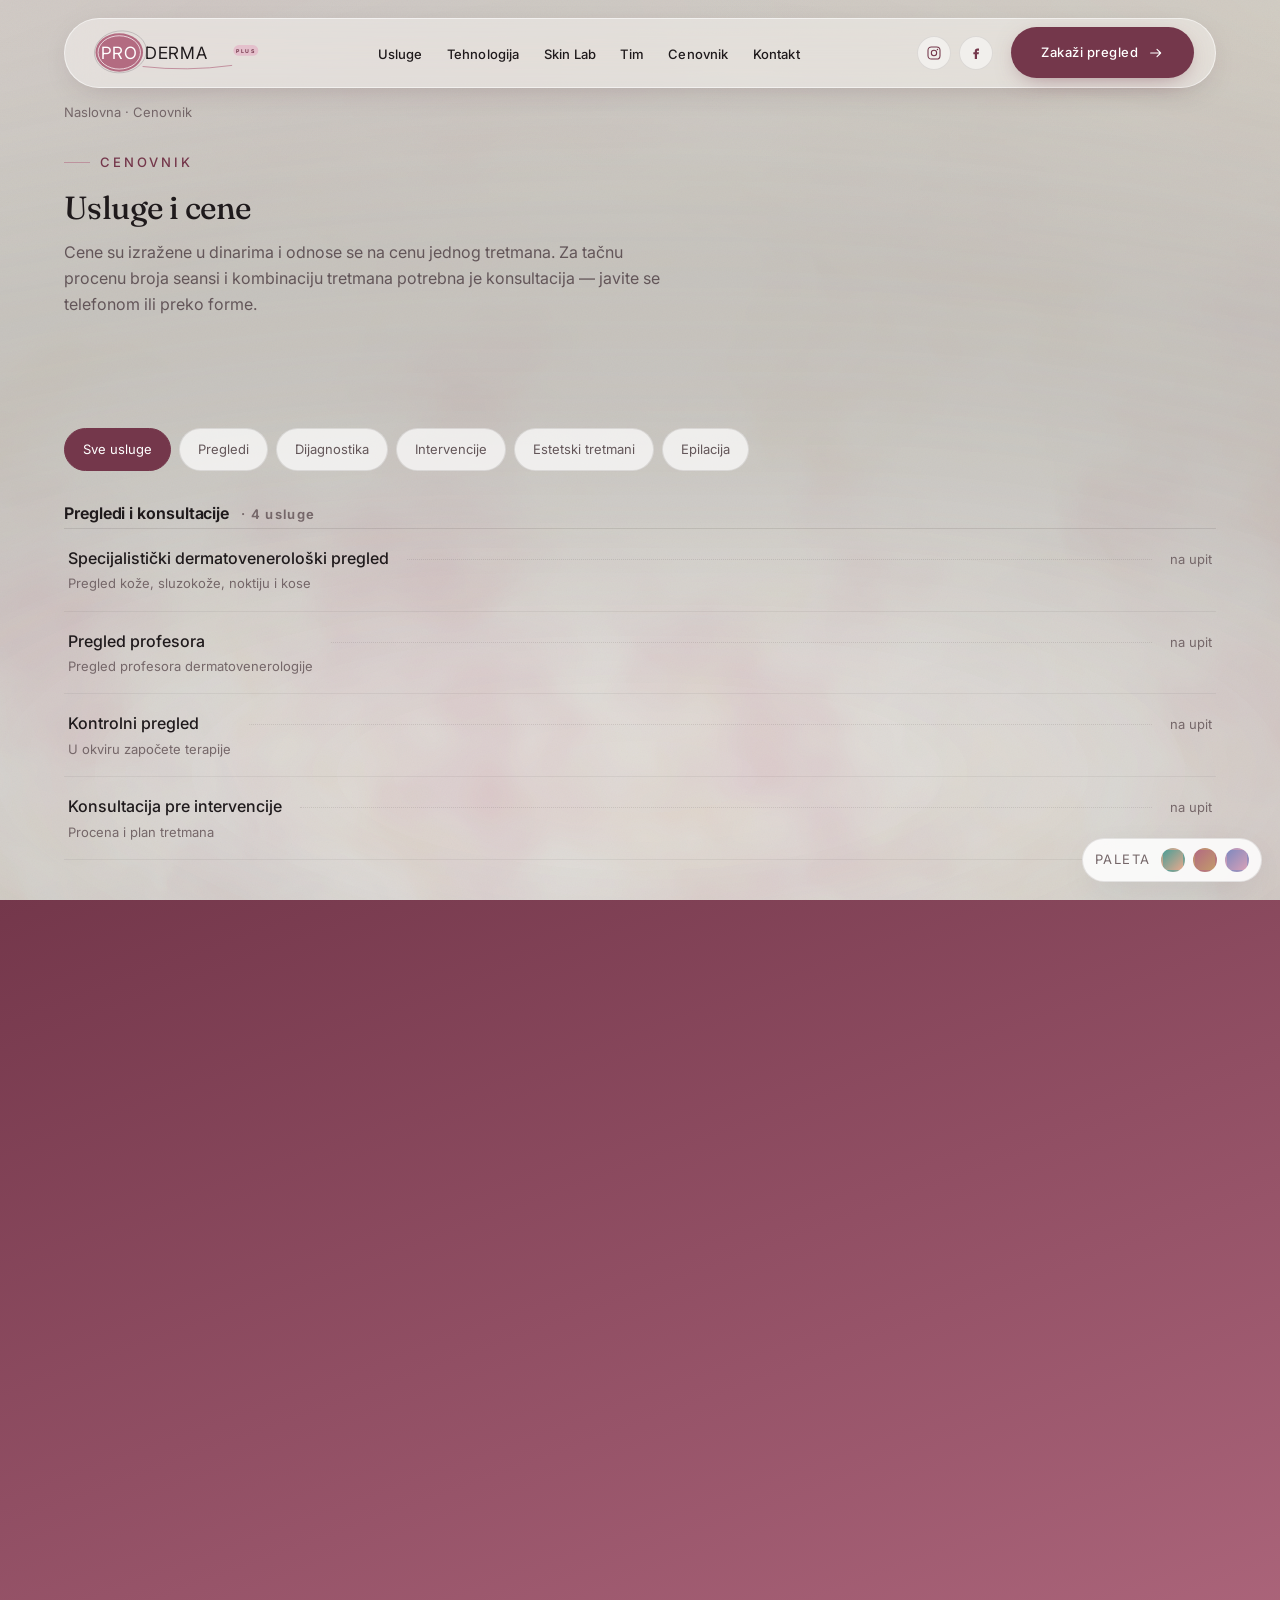
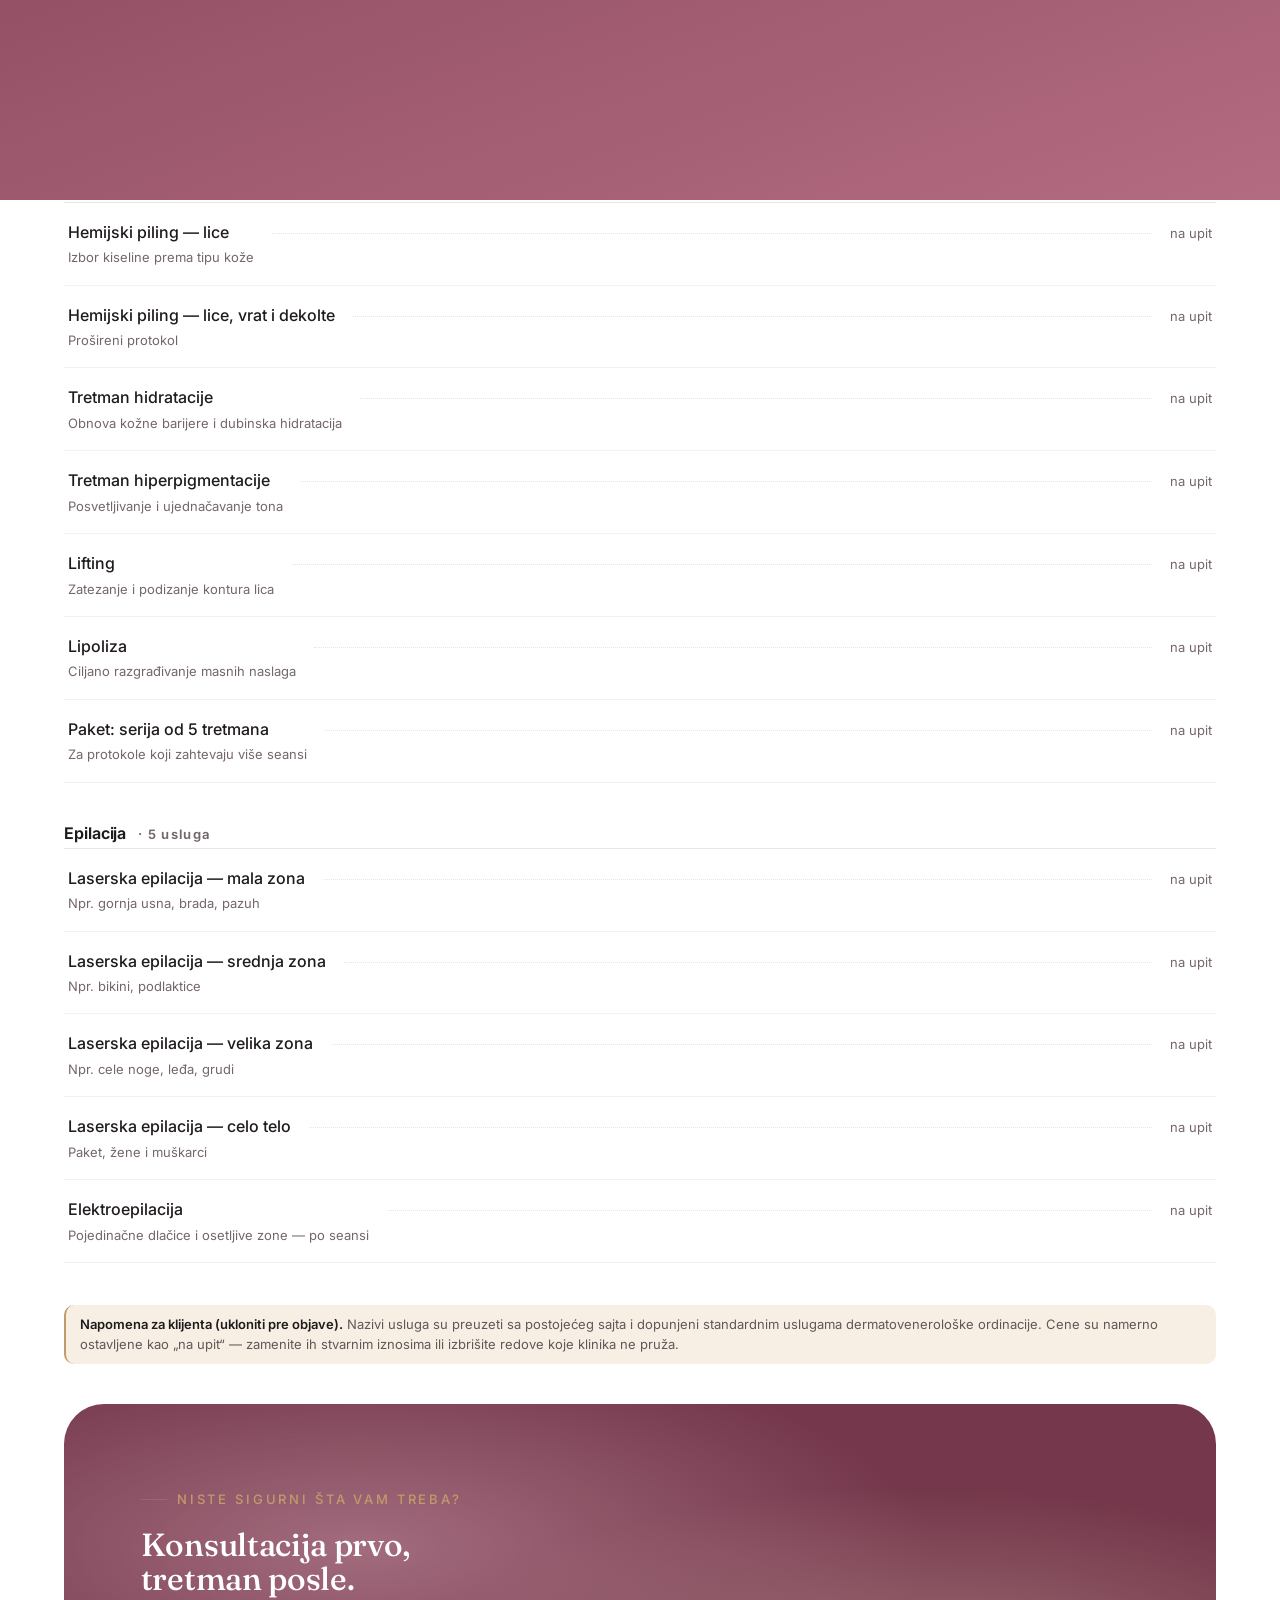
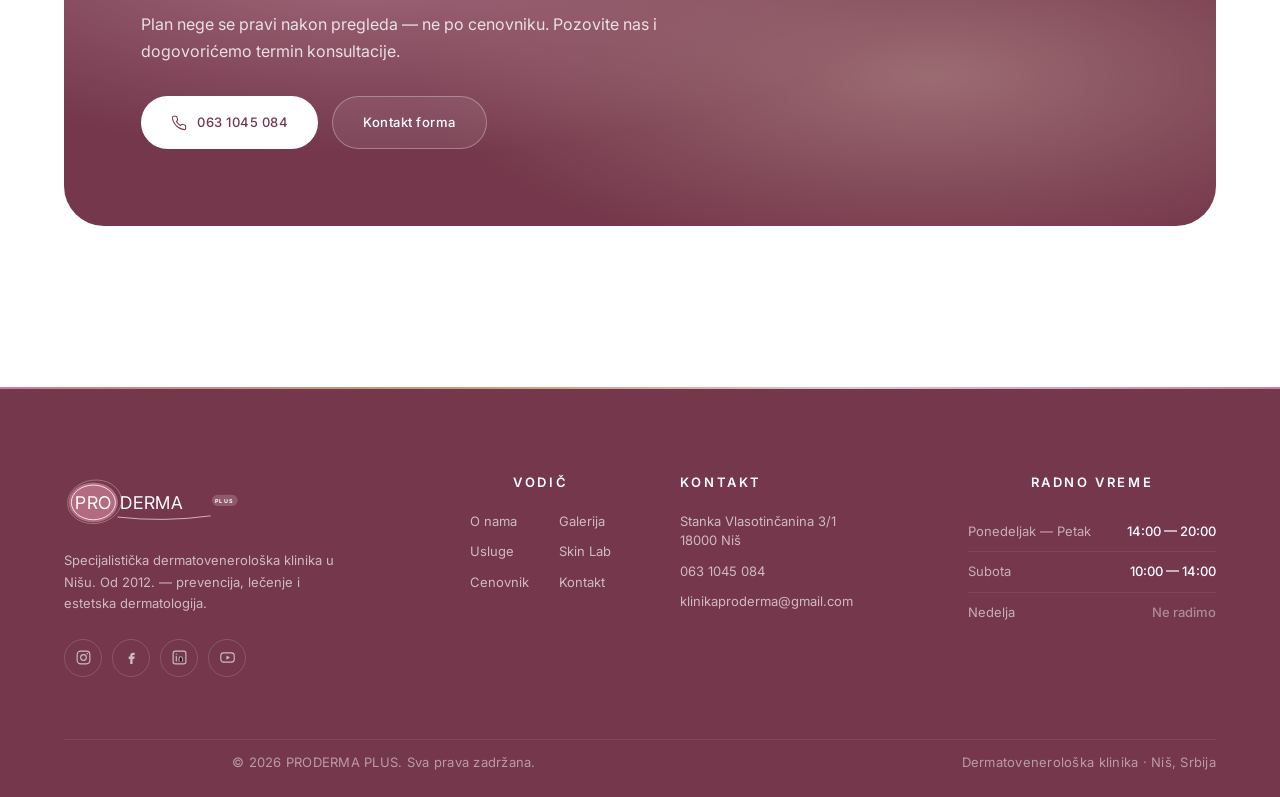
==== commit 804473cc: "css izmene Nikola" ====
--- a/cenovnik.html
+++ b/cenovnik.html
@@ -13,7 +13,6 @@
 <link rel="preconnect" href="https://fonts.gstatic.com" crossorigin>
 <link href="https://fonts.googleapis.com/css2?family=Fraunces:ital,opsz,wght@0,9..144,380..620;1,9..144,380..560&family=Inter:wght@300;400;500;600;700&display=swap" rel="stylesheet">
 <link rel="stylesheet" href="assets/css/style.css">
-<link rel="stylesheet" href="assets/css/wow.css">
 </head>
 <body>
 
@@ -279,7 +278,6 @@
 </a>
 
 <script src="assets/js/app.js"></script>
-<script src="assets/js/wow.js"></script>
 <script>
 /* filter cenovnika — samo na ovoj strani */
 (function () {
--- a/assets/css/style.css
+++ b/assets/css/style.css
@@ -476,7 +476,7 @@
 .site-header .nav-cta .btn { transition: padding .4s var(--ease), gap .4s var(--ease), transform .5s var(--ease-out), box-shadow .5s var(--ease-out); }
 .site-header.stuck .nav-cta .btn { padding: 9px 20px; gap: 7px; }
 
-.nav-links { display: flex; align-items: center; gap: clamp(12px, 1.5vw, 24px); flex-wrap: nowrap; }
+.nav-links { position: relative; display: flex; align-items: center; gap: clamp(12px, 1.5vw, 24px); flex-wrap: nowrap; }
 .nav-links a {
   position: relative;
   white-space: nowrap;      /* bez ovoga se "O nama" i "Skin Lab" lome u dva reda */
@@ -1035,7 +1035,7 @@
 }
 
 /* --- UV vidžet --- */
-.uv-grid { display: grid; grid-template-columns: minmax(0, 300px) minmax(0, 1fr); gap: clamp(24px, 3.5vw, 48px); align-items: start; }
+.uv-grid { display: grid; grid-template-columns: minmax(0, 300px) minmax(0, 1fr); gap: clamp(24px, 3.5vw, 48px); align-items: center; }
 @media (max-width: 860px) { .uv-grid { grid-template-columns: 1fr; } }
 
 .uv-gauge { position: relative; text-align: center; }
@@ -1197,7 +1197,6 @@
 
 
 /* ---------- USLUGE — mreža kartica sa razvijanjem opisa na dodir ------- */
-
 .svc-list {
   display: grid;
   grid-template-columns: 1fr;
@@ -1209,11 +1208,17 @@
 @media (min-width: 640px)  { .svc-list { grid-template-columns: repeat(2, minmax(0, 1fr)); } }
 @media (min-width: 1000px) { .svc-list { grid-template-columns: repeat(3, minmax(0, 1fr)); } }
 
+
+/* ---- Glavna kartica ---- */
 .svc-row {
+  /* JEDAN izvor istine za levu ivicu: koriste ga i tekst i dugme */
+  --sr-pad-x: clamp(24px, 2.2vw, 30px);
+  --sr-pad-y: clamp(16px, 1.6vw, 22px);
+
   position: relative;
   border-radius: var(--r-lg);
   border: 1px solid var(--line-2);
-  overflow: hidden;
+  overflow: hidden !important;
   cursor: pointer;
   aspect-ratio: 390 / 260;
   transition: transform .5s var(--ease-out), box-shadow .5s var(--ease-out), border-color .5s var(--ease);
@@ -1224,7 +1229,7 @@
   box-shadow: var(--shadow-md);
 }
 
-/* ---- slika usluge — sad preko cele kartice, blagi zum na hover ---- */
+/* ---- Slika u pozadini ---- */
 .sr-media {
   position: absolute;
   inset: 0;
@@ -1232,21 +1237,33 @@
   background: linear-gradient(150deg, var(--brand-tint), var(--accent-soft));
 }
 .sr-media img {
-  position: absolute; inset: 0;
-  width: 100%; height: 100%;
+  position: absolute;
+  inset: 0;
+  width: 100%;
+  height: 100%;
   object-fit: cover;
-  transition: transform .6s var(--ease-out);
-}
-.svc-row:hover .sr-media img, .svc-row:focus-within .sr-media img { transform: scale(1.06); }
-
-/* ---- tekstualni panel — staklena traka preko dna fotografije. Van hovera
-   jako providna i zamućena (slika se vidi), na hover postaje neprozirnija,
-   tekst se povlači na gore i izlazi dugme "Pogledaj cenu". ---- */
+  transition: transform .6s var(--ease-out), filter .5s var(--ease);
+  /* sprečava Chrome/Windows "drag ghost" — sliku browser inače nudi
+     za prevlačenje čim se miš i najmanje pomeri preko nje na dole-klik */
+  -webkit-user-drag: none;
+  user-drag: none;
+  -webkit-touch-callout: none;
+  user-select: none;
+}
+.svc-row:hover .sr-media img, .svc-row:focus-within .sr-media img {
+  transform: scale(1.06);
+  filter: blur(4px);
+}
+
+/* ---- Tekstualni panel — preko cele fotografije, blago zamućenje stalno
+   prisutno (kao ranije), tekst prilepljen za dno preko flex rasporeda ---- */
 .sr-panel {
   position: absolute;
-  left: 0; right: 0; bottom: 0;
-  z-index: 1;
-  overflow: hidden;
+  inset: 0;
+  z-index: 2;
+  display: flex;
+  flex-direction: column;
+  justify-content: flex-end;
   background: color-mix(in srgb, var(--ivory) 3%, transparent);
   backdrop-filter: blur(1.5px) saturate(1.2);
   -webkit-backdrop-filter: blur(1.5px) saturate(1.2);
@@ -1257,13 +1274,16 @@
   backdrop-filter: blur(8.4px) saturate(1.3);
   -webkit-backdrop-filter: blur(8.4px) saturate(1.3);
 }
+
+/* Tekstualni deo — leva ivica dolazi iz --sr-pad-x, isto kao dugme */
 .sr-body {
   position: relative;
-  padding: clamp(16px, 1.6vw, 22px);
+  padding: var(--sr-pad-y) var(--sr-pad-x) calc(var(--sr-pad-y) + 30px) var(--sr-pad-x);
   transition: transform .5s var(--ease-out);
 }
-.svc-row:hover .sr-body, .svc-row:focus-within .sr-body { transform: translateY(-112%); }
-
+.svc-row:hover .sr-body, .svc-row:focus-within .sr-body {
+  transform: translateY(-30px);
+}
 .sr-t {
   display: block;
   font-family: var(--ff-display);
@@ -1292,7 +1312,6 @@
      1px  1px 0 rgba(0,0,0,.65),
      0 0 4px rgba(0,0,0,.35);
 }
-
 .sr-tags {
   display: flex;
   flex-wrap: wrap;
@@ -1310,37 +1329,47 @@
   font-weight: 500;
 }
 
-/* dugme čeka ispod vidljivog okvira i izlazi tačno u prostor koji
-   tekst oslobodi kad se povuče na gore */
+/* ---- Dugme "Pogledaj cenu" — leva ivica dugmeta = leva ivica teksta ---- */
 .sr-cta {
-  position: absolute;
-  inset: 0;
-  display: flex;
-  align-items: center;
-  gap: 8px;
-  padding: clamp(16px, 1.6vw, 22px);
-  font-size: var(--fs-3);
-  font-weight: 600;
-  color: var(--brand-deep);
-  transform: translateY(100%);
-  transition: transform .5s var(--ease-out);
-}
-.svc-row:hover .sr-cta, .svc-row:focus-within .sr-cta { transform: translateY(0); }
-
+  position: absolute !important;
+  inset: auto auto 14px var(--sr-pad-x) !important; /* ista promenljiva kao .sr-body padding-left — leva ivica kutije = leva ivica naslova */
+  z-index: 5 !important;
+  width: fit-content !important;
+  height: fit-content !important;
+  display: inline-flex !important;
+  align-items: center !important;
+  gap: 8px !important;
+  padding: 8px 16px !important;
+  border-radius: 20px !important;
+  font-size: var(--fs-3) !important;
+  font-weight: 600 !important;
+  color: var(--brand-deep) !important;
+  background-color: #ffffff !important;
+  box-shadow: 0 4px 12px rgba(0,0,0,0.15) !important;
+  transform: translateY(60px) !important;
+  transition: transform .4s var(--ease-out) !important;
+}
+.svc-row:hover .sr-cta, .svc-row:focus-within .sr-cta {
+  transform: translateY(0) !important;
+}
 .sr-arr {
-  width: 18px; height: 18px;
-  color: var(--brand-deep);
-  transition: transform .4s var(--ease-out);
-  flex-shrink: 0;
-}
-.svc-row:hover .sr-arr, .svc-row:focus-within .sr-arr { transform: translateX(4px); }
-
-.svc-row:focus-visible { outline: 2px solid var(--brand); outline-offset: -2px; }
-
+  width: 18px !important;
+  height: 18px !important;
+  color: var(--brand-deep) !important;
+  transition: transform .4s var(--ease-out) !important;
+  flex-shrink: 0 !important;
+}
+.svc-row:hover .sr-arr, .svc-row:focus-within .sr-arr {
+  transform: translateX(4px) !important;
+}
+.svc-row:focus-visible {
+  outline: 2px solid var(--brand) !important;
+  outline-offset: -2px !important;
+}
 @media (prefers-reduced-motion: reduce) {
   .svc-row, .svc-row:hover { transform: none; }
   .sr-body, .sr-cta { transition: opacity .2s; }
-  .svc-row:hover .sr-body, .svc-row:focus-within .sr-body { transform: none; opacity: .001; }
+  .svc-row:hover .sr-body, .svc-row:focus-within .sr-body { transform: none; }
   .svc-row:hover .sr-cta, .svc-row:focus-within .sr-cta { transform: none; }
 }
 
@@ -1351,29 +1380,32 @@
   margin-top: clamp(30px, 4.4vw, 50px);
 }
 
-/* ---- Usluge: sekcija je gušća od ostalih — šest kartica mora da stane
-   na ekran bez skrola, pa dobija sopstveno, stegnutije odstojanje umesto
-   opšteg .section razmaka. ---- */
+/* ---- Usluge: gušća sekcija — menja se SAMO promenljiva, ne pojedinačni padding ---- */
 #usluge.section { padding-block: clamp(40px, 4.4vw, 64px); }
 #usluge .sec-head { margin-bottom: clamp(12px, 1.6vw, 18px); }
 #usluge .svc-list { gap: clamp(10px, 1.2vw, 14px); }
-#usluge .svc-row { aspect-ratio: 390 / 206; min-height: 130px; }
-#usluge .sr-body { padding: clamp(12px, 1.2vw, 15px); }
-#usluge .sr-cta { padding: clamp(12px, 1.2vw, 15px); }
+#usluge .svc-row {
+  --sr-pad-x: clamp(12px, 1.2vw, 15px);
+  --sr-pad-y: clamp(12px, 1.2vw, 15px);
+  aspect-ratio: 390 / 206;
+  min-height: 130px;
+}
 #usluge .sr-d { margin-top: 4px; }
 #usluge .sr-tags { margin-top: 8px; }
 #usluge .sr-tags .tag { padding: 4px 10px; }
 #usluge .svc-cta { margin-top: clamp(39px, 3.6vw, 53px); }
 
 @media (max-width: 999px) {
-  /* ispod 1000px mreža ionako pada na 1–2 kolone i raste u visinu —
-     tamo skrol nije problem, pa se vraća udobnije odstojanje. */
+  /* ispod 1000px mreža pada na 1–2 kolone i raste u visinu — vraća se udobnije odstojanje */
   #usluge.section { padding-block: clamp(230px, 22vw, 400px); }
   #usluge .sec-head { margin-bottom: clamp(20px, 2.6vw, 34px); }
   #usluge .svc-list { gap: clamp(18px, 2.4vw, 26px); }
-  #usluge .svc-row { aspect-ratio: 390 / 227; min-height: 170px; }
-  #usluge .sr-body { padding: clamp(20px, 2.2vw, 26px); }
-  #usluge .sr-cta { padding: clamp(20px, 2.2vw, 26px); }
+  #usluge .svc-row {
+    --sr-pad-x: clamp(20px, 2.2vw, 26px);
+    --sr-pad-y: clamp(20px, 2.2vw, 26px);
+    aspect-ratio: 390 / 227;
+    min-height: 170px;
+  }
   #usluge .sr-d { margin-top: 8px; }
   #usluge .sr-tags { margin-top: 14px; }
   #usluge .sr-tags .tag { padding: 5px 12px; }
@@ -2432,7 +2464,7 @@
   .sec-head .lead { font-size: var(--fs-3); margin-top: 6px; }
 
   .about-grid { gap: clamp(20px, 3vw, 40px); }
-  .about-media img { height: auto; aspect-ratio: 4/4.1; }
+  .about-media img { height: auto; aspect-ratio: 4/4.3; }
   .about-panel p { font-size: var(--fs-3); }
 
   .sr-t { font-size: var(--fs-2); }
@@ -2466,3 +2498,664 @@
   .field textarea { min-height: 56px; }
   .map-frame { min-height: 150px; }
 }
+
+/* ==========================================================================
+   WOW SLOJ — spojeno iz wow.css. Efekti: Aurora, PageTransition, StarBorder,
+   ClickSpark, TiltedCard/Glare, Before/After, ScrollStack, LogoMarquee,
+   StickyCTA, kontekstualni kursor, ScrollVelocity, GooeyNav, MagneticLift,
+   reduced-motion override-i, i lokalne dorade po sekcijama (A-I). Redosled
+   je namerno zadržan POSLE osnovnog stila — isto kao što je wow.css ranije
+   bio učitan posle style.css u <head>-u — cascade se ponaša identično.
+   ========================================================================== */
+
+/* ---------- 0. AURORA — tečni preliv u heroju ---------------------------- */
+#aurora{
+  position:fixed; inset:0; width:100%; height:100%;
+  z-index:-3; pointer-events:none;
+  opacity:0; transition:opacity 1.2s ease .3s;
+  mix-blend-mode:normal;
+}
+#aurora.on{opacity:.85}
+
+/* ---------- 1. PAGE TRANSITION — zavesa između stranica ------------------ */
+.pt-veil{
+  position:fixed; inset:0; z-index:9998; pointer-events:none;
+  background:linear-gradient(160deg,var(--brand-deep),var(--brand));
+  transform:translateY(100%);
+  transition:transform .62s cubic-bezier(.76,0,.24,1);
+}
+.pt-veil.up{transform:translateY(0)}
+.pt-veil.down{transform:translateY(-100%)}
+.pt-veil i{
+  position:absolute; left:50%; top:50%; transform:translate(-50%,-50%);
+  font-family:var(--f-display,'Fraunces',serif); font-size:clamp(1.1rem,3vw,1.8rem);
+  color:#fff; letter-spacing:.24em; opacity:0; transition:opacity .3s ease .18s;
+  font-style:normal; white-space:nowrap;
+}
+.pt-veil.up i{opacity:.9}
+
+/* ---------- 2. (STAR BORDER uklonjen — video efekat oko dugmadi na hover) */
+.btn[data-magnetic]{position:relative; isolation:isolate}
+
+/* ---------- 3. CLICK SPARK — varnice na klik ----------------------------- */
+.spark{
+  position:fixed; z-index:9997; pointer-events:none;
+  width:3px; height:3px; border-radius:99px; background:var(--brand);
+  will-change:transform,opacity;
+}
+
+/* ---------- 5. TILT + GLARE — kartice tima ------------------------------- */
+.tm{transform-style:preserve-3d; will-change:transform;
+    transition:transform .5s cubic-bezier(.2,.9,.25,1), box-shadow .5s ease}
+.tm.tilting{transition:transform .12s linear}
+/* ---------- 6. BEFORE / AFTER ------------------------------------------- */
+.ba-wrap{margin-top:34px}
+.ba-tabs{display:flex; gap:8px; flex-wrap:wrap; justify-content:center; margin-bottom:26px}
+.ba-tab{
+  appearance:none; border:1px solid var(--line,#E7DCD6); background:transparent;
+  padding:9px 18px; border-radius:99px; cursor:pointer;
+  font:500 .84rem/1 var(--f-ui,'Inter',sans-serif); color:var(--ink-2,#6C5A60);
+  transition:all .3s cubic-bezier(.2,.9,.25,1);
+}
+.ba-tab:hover{border-color:var(--brand-soft); color:var(--brand-deep)}
+.ba-tab[aria-selected="true"]{
+  background:var(--brand-deep); border-color:var(--brand-deep); color:#fff;
+  box-shadow:0 8px 22px -10px var(--brand);
+}
+.ba-tab:focus-visible{outline:2px solid var(--brand); outline-offset:3px}
+
+.ba{
+  position:relative; width:100%; max-width:840px; margin:0 auto;
+  aspect-ratio:4/3; border-radius:var(--r-lg,18px); overflow:hidden;
+  cursor:ew-resize; user-select:none; touch-action:pan-y;
+  box-shadow:0 30px 70px -30px rgba(60,25,38,.4);
+  background:var(--paper-2,#F3E4DD);
+}
+@media (min-width:760px){ .ba{aspect-ratio:16/10} }
+.ba img{
+  position:absolute; inset:0; width:100%; height:100%;
+  object-fit:cover; display:block; pointer-events:none;
+}
+/* "pre" sloj — dok pravih parova nema, razlika se pravi filterom */
+.ba-before{
+  filter:saturate(.62) contrast(.9) brightness(.94) sepia(.16);
+}
+.ba-after{
+  clip-path:inset(0 0 0 var(--pos,50%));
+  filter:saturate(1.06) contrast(1.04) brightness(1.04);
+}
+.ba-line{
+  position:absolute; top:0; bottom:0; left:var(--pos,50%); width:2px;
+  background:#fff; box-shadow:0 0 0 1px rgba(60,25,38,.18); z-index:4; pointer-events:none;
+}
+.ba-knob{
+  position:absolute; top:50%; left:var(--pos,50%); z-index:5;
+  transform:translate(-50%,-50%); width:52px; height:52px; border-radius:99px;
+  background:#fff; display:grid; place-items:center; pointer-events:none;
+  box-shadow:0 10px 26px -8px rgba(60,25,38,.45);
+  transition:transform .25s cubic-bezier(.2,.9,.25,1);
+}
+.ba.dragging .ba-knob{transform:translate(-50%,-50%) scale(1.12)}
+.ba-knob svg{width:22px; height:22px; fill:var(--brand-deep)}
+.ba-tag{
+  position:absolute; top:14px; z-index:4; padding:6px 13px; border-radius:99px;
+  font:600 .68rem/1 var(--f-ui,'Inter',sans-serif); letter-spacing:.16em; text-transform:uppercase;
+  background:rgba(255,255,255,.92); color:var(--brand-deep); backdrop-filter:blur(6px);
+}
+.ba-tag--b{left:14px} .ba-tag--a{right:14px; background:var(--brand-deep); color:#fff}
+.ba-note{
+  text-align:center; margin-top:16px; font-size:.78rem; color:var(--ink-3,#9C8A90);
+  max-width:60ch; margin-left:auto; margin-right:auto;
+}
+
+/* ---------- 7. SCROLL STACK — utisci koji se slažu ----------------------- */
+.rs{position:relative; margin-top:30px}
+.rs-card{
+  position:sticky; top:var(--stick,120px);
+  background:var(--surface,#fff); border:1px solid var(--line,#E7DCD6);
+  border-radius:var(--r-lg,18px); padding:34px 32px;
+  box-shadow:0 20px 50px -28px rgba(60,25,38,.3);
+  margin-bottom:22px; transform-origin:top center;
+  will-change:transform,opacity;
+}
+.rs-card + .rs-card{margin-top:-6px}
+.rs-head{display:flex; align-items:center; gap:14px; margin-bottom:14px; flex-wrap:wrap}
+.rs-av{
+  width:46px; height:46px; border-radius:99px; overflow:hidden; flex:0 0 auto;
+  background:linear-gradient(140deg,var(--brand-soft),var(--accent-soft));
+  display:grid; place-items:center; font:600 .82rem var(--f-ui,'Inter',sans-serif);
+  color:var(--brand-deep);
+}
+.rs-av img{width:100%;height:100%;object-fit:cover}
+.rs-name b{display:block; font-size:.95rem; color:var(--ink,#3B2A30)}
+.rs-name em{font-style:normal; font-size:.76rem; color:var(--ink-3,#9C8A90)}
+.rs-stars{margin-left:auto; color:var(--accent); letter-spacing:.12em; font-size:.95rem}
+.rs-card p{font-size:1.02rem; line-height:1.68; color:var(--ink-2,#6C5A60)}
+.rs-card p::before{content:'“'; font-family:var(--f-display,serif); font-size:2.4rem;
+  color:var(--brand-soft); line-height:0; margin-right:6px; vertical-align:-.18em}
+
+/* Google badge */
+.g-badge{
+  display:inline-flex; align-items:center; gap:12px; margin:0 auto;
+  padding:11px 20px 11px 14px; border-radius:99px;
+  background:var(--surface,#fff); border:1px solid var(--line,#E7DCD6);
+  box-shadow:0 10px 30px -18px rgba(60,25,38,.3);
+}
+.g-badge svg{width:22px; height:22px; flex:0 0 auto}
+.g-badge b{font:700 1.12rem/1 var(--f-ui,'Inter',sans-serif); color:var(--ink,#3B2A30)}
+.g-badge .gb-s{color:var(--accent); letter-spacing:.08em; font-size:.9rem}
+.g-badge span{font-size:.78rem; color:var(--ink-3,#9C8A90)}
+
+/* ---------- 8. LOGO MARQUEE — oprema i tehnologija ---------------------- */
+.eq{
+  overflow:hidden; position:relative; padding:26px 0;
+  border-block:1px solid var(--line,#E7DCD6);
+  -webkit-mask-image:linear-gradient(90deg,transparent,#000 12%,#000 88%,transparent);
+          mask-image:linear-gradient(90deg,transparent,#000 12%,#000 88%,transparent);
+}
+.eq-track{display:flex; gap:56px; width:max-content; animation:eqRun 34s linear infinite}
+.eq:hover .eq-track{animation-play-state:paused}
+.eq-i{
+  display:flex; align-items:center; gap:10px; white-space:nowrap;
+  font:600 .82rem/1 var(--f-ui,'Inter',sans-serif); letter-spacing:.14em;
+  text-transform:uppercase; color:var(--ink-3,#9C8A90);
+  opacity:.72; transition:opacity .3s ease, color .3s ease;
+}
+.eq-i:hover{opacity:1; color:var(--brand-deep)}
+.eq-i svg{width:19px; height:19px; stroke:currentColor; fill:none; stroke-width:1.6}
+@keyframes eqRun{to{transform:translateX(-50%)}}
+
+/* ---------- 9. STICKY CTA (mobilni) + kontakt FAB ----------------------- */
+.mcta{
+  position:fixed; left:12px; right:12px; bottom:12px; z-index:90;
+  display:none; gap:10px;
+  transform:translateY(140%); transition:transform .5s cubic-bezier(.2,.9,.25,1);
+}
+.mcta.on{transform:translateY(0)}
+.mcta a{
+  flex:1; display:flex; align-items:center; justify-content:center; gap:8px;
+  height:52px; border-radius:14px; text-decoration:none;
+  font:600 .92rem var(--f-ui,'Inter',sans-serif);
+  box-shadow:0 14px 34px -12px rgba(60,25,38,.5);
+}
+.mcta .m-call{background:var(--surface,#fff); color:var(--brand-deep); border:1px solid var(--line,#E7DCD6)}
+.mcta .m-book{background:var(--brand-deep); color:#fff}
+.mcta svg{width:18px;height:18px;fill:currentColor}
+@media (max-width:760px){ .mcta{display:flex} }
+
+/* ---------- 10. KURSOR SA KONTEKSTOM ------------------------------------ */
+.cursor-dot.has-label{
+  width:74px !important; height:74px !important;
+  background:var(--brand-deep) !important; mix-blend-mode:normal !important;
+}
+.cursor-dot::after{
+  content:attr(data-label); position:absolute; inset:0;
+  display:grid; place-items:center; color:#fff;
+  font:600 .6rem/1 var(--f-ui,'Inter',sans-serif); letter-spacing:.16em;
+  opacity:0; transition:opacity .2s ease;
+}
+.cursor-dot.has-label::after{opacity:1}
+
+/* ---------- 11. SCROLL VELOCITY — traka reaguje na brzinu skrola -------- */
+[data-velocity]{will-change:transform}
+
+/* ---------- 12. GOOEY NAV PILL ------------------------------------------ */
+.nav{position:relative}
+.nav-pill{
+  position:absolute; top:0; left:0; z-index:0; border-radius:99px; pointer-events:none;
+  background:var(--brand-tint); opacity:0;
+  transition:transform .42s cubic-bezier(.2,.9,.25,1),
+             width .42s cubic-bezier(.2,.9,.25,1), opacity .3s ease;
+}
+.nav a{position:relative; z-index:1}
+
+/* ---------- 13. MAGNETIC LIFT za sekcije --------------------------------- */
+[data-parallax]{will-change:transform}
+
+/* ---------- 14. REDUCED MOTION ------------------------------------------ */
+@media (prefers-reduced-motion:reduce){
+  #aurora{display:none !important}
+  .eq-track{animation:none !important}
+  .pt-veil{transition:none !important}
+  .rs-card{position:static !important; transform:none !important; opacity:1 !important}
+}
+@media (pointer:coarse){
+  .sr-follow{display:none}
+  .svc-list.flowing .svc-row:not(.flow-on){opacity:1}
+}
+
+/* fade pri promeni tretmana u before/after */
+.ba img{transition:opacity .28s ease}
+
+/* ==========================================================================
+   TIER 2 — dopuna
+   ========================================================================== */
+
+/* ---------- 15. PUT PACIJENTA — sticky storytelling --------------------- */
+.jr{position:relative}
+.jr-grid{display:grid; gap:0}
+@media (min-width:940px){
+  .jr-grid{grid-template-columns:1fr 1.05fr; gap:60px; align-items:start}
+}
+
+/* levo: vizual koji se pinuje */
+.jr-stage{
+  position:sticky; top:120px; align-self:start;
+  aspect-ratio:4/5; border-radius:var(--r-lg,18px); overflow:hidden;
+  box-shadow:0 30px 70px -34px rgba(60,25,38,.42);
+  background:var(--paper-2,#F3E4DD);
+  display:none;
+}
+@media (min-width:940px){ .jr-stage{display:block} }
+.jr-stage img{
+  position:absolute; inset:0; width:100%; height:100%; object-fit:cover;
+  opacity:0; transform:scale(1.06);
+  transition:opacity .7s ease, transform 1.1s cubic-bezier(.2,.9,.25,1);
+}
+.jr-stage img.on{opacity:1; transform:scale(1)}
+.jr-stage::after{
+  content:''; position:absolute; inset:0; pointer-events:none;
+  background:linear-gradient(180deg,rgba(60,25,38,0) 45%,rgba(60,25,38,.55));
+}
+.jr-badge{
+  position:absolute; left:0; right:0; bottom:0; z-index:2; padding:26px 26px 24px;
+  color:#fff; pointer-events:none;
+}
+.jr-badge b{
+  display:block; font:600 .68rem/1 var(--f-ui,'Inter',sans-serif);
+  letter-spacing:.2em; text-transform:uppercase; opacity:.72; margin-bottom:8px;
+}
+.jr-badge span{
+  display:block; font-family:var(--f-display,'Fraunces',serif);
+  font-size:1.5rem; line-height:1.25;
+}
+
+/* desno: koraci */
+.jr-steps{display:grid; gap:0}
+.jr-step{
+  padding:52px 0; border-bottom:1px solid var(--line,#E7DCD6);
+  opacity:.4; transition:opacity .5s ease;
+}
+.jr-step:first-child{padding-top:28px}
+.jr-step:last-child{border-bottom:0}
+.jr-step.on{opacity:1}
+.jr-num{
+  display:inline-flex; align-items:center; justify-content:center;
+  width:44px; height:44px; border-radius:99px; margin-bottom:18px;
+  border:1px solid var(--line,#E7DCD6); background:var(--surface,#fff);
+  font:600 .92rem var(--f-ui,'Inter',sans-serif); color:var(--brand);
+  transition:all .45s cubic-bezier(.2,.9,.25,1);
+}
+.jr-step.on .jr-num{
+  background:var(--brand-deep); border-color:var(--brand-deep); color:#fff;
+  transform:scale(1.08); box-shadow:0 10px 26px -10px var(--brand);
+}
+.jr-step h3{
+  font-family:var(--f-display,'Fraunces',serif);
+  font-size:clamp(1.35rem,3vw,1.85rem); line-height:1.25; margin-bottom:12px;
+  color:var(--ink,#3B2A30);
+}
+.jr-step p{font-size:1rem; line-height:1.7; color:var(--ink-2,#6C5A60); max-width:52ch}
+.jr-meta{
+  display:flex; flex-wrap:wrap; gap:8px; margin-top:18px;
+}
+.jr-meta span{
+  padding:5px 12px; border-radius:99px; font-size:.74rem;
+  background:var(--brand-tint); color:var(--brand-deep);
+}
+/* na mobilnom svaki korak nosi svoju sliku */
+.jr-mob{
+  display:block; margin:20px 0 0; border-radius:var(--r-md,12px);
+  overflow:hidden; aspect-ratio:16/10;
+}
+.jr-mob img{width:100%; height:100%; object-fit:cover; display:block}
+@media (min-width:940px){ .jr-mob{display:none} }
+
+/* ---------- 16. TEHNOLOGIJA — horizontalni skrol ------------------------ */
+.tech{position:relative}
+.tech-viewport{
+  position:sticky; top:0; height:100vh; overflow:hidden;
+  display:flex; flex-direction:column; justify-content:center; gap:34px;
+  padding-block:88px 76px;   /* naslov gore, progres dole - kartice nikad ispod njih */
+}
+.tech-track{
+  display:flex; gap:26px; padding:0 max(24px, calc((100vw - 1180px) / 2));
+  will-change:transform;
+}
+.tech-card{
+  flex:0 0 320px; background:var(--surface,#fff);
+  border:1px solid var(--line,#E7DCD6); border-radius:var(--r-lg,18px);
+  overflow:hidden; display:flex; flex-direction:column;
+  box-shadow:0 18px 46px -30px rgba(60,25,38,.34);
+  transition:transform .4s cubic-bezier(.2,.9,.25,1), box-shadow .4s ease;
+}
+@media (min-width:760px){ .tech-card{flex-basis:380px} }
+.tech-card:hover{transform:translateY(-8px); box-shadow:0 30px 60px -28px rgba(60,25,38,.44)}
+.tech-ph{aspect-ratio:16/11; overflow:hidden; background:var(--paper-2,#F3E4DD)}
+.tech-ph img{width:100%; height:100%; object-fit:cover; display:block;
+  transition:transform .7s cubic-bezier(.2,.9,.25,1)}
+.tech-card:hover .tech-ph img{transform:scale(1.06)}
+.tech-body{padding:24px 24px 26px; display:flex; flex-direction:column; gap:10px; flex:1}
+.tech-k{
+  font:600 .66rem/1 var(--f-ui,'Inter',sans-serif); letter-spacing:.2em;
+  text-transform:uppercase; color:var(--brand)
+}
+.tech-body h3{
+  font-family:var(--f-display,'Fraunces',serif); font-size:1.3rem; line-height:1.3;
+  color:var(--ink,#3B2A30)
+}
+.tech-body p{font-size:.92rem; line-height:1.62; color:var(--ink-2,#6C5A60)}
+.tech-tags{display:flex; flex-wrap:wrap; gap:7px; margin-top:auto; padding-top:14px}
+.tech-tags span{
+  padding:4px 11px; border-radius:99px; font-size:.71rem;
+  background:var(--brand-tint); color:var(--brand-deep)
+}
+.tech-head{
+  flex:0 0 auto; z-index:2; padding:0 24px; pointer-events:none;
+}
+.tech-head h2{margin:0}
+.tech-track{flex:0 0 auto}
+.tech-progress{
+  position:absolute; left:50%; bottom:52px; transform:translateX(-50%);
+  z-index:3; width:min(240px,50vw); height:3px; border-radius:99px;
+  background:var(--line,#E7DCD6); overflow:hidden;
+}
+.tech-progress i{
+  display:block; height:100%; width:var(--p,0%); border-radius:99px;
+  background:var(--brand-deep); transition:width .1s linear;
+}
+/* nizak ekran (laptop 13") — kartica se skrati da naslov ostane vidljiv */
+@media (min-width:940px) and (max-height:820px){
+  .tech-viewport{gap:24px; padding-block:74px 64px}
+  .tech-ph{aspect-ratio:16/9}
+  .tech-body{padding:18px 20px 20px; gap:8px}
+  .tech-body h3{font-size:1.16rem}
+  .tech-body p{font-size:.87rem; line-height:1.55}
+}
+
+/* mobilni: klasičan swipe umesto pinovanog skrola */
+@media (max-width:939px){
+  .tech-viewport{position:static; height:auto; display:block}
+  .tech-track{
+    overflow-x:auto; scroll-snap-type:x mandatory; padding:4px 20px 24px;
+    -webkit-overflow-scrolling:touch;
+  }
+  .tech-track::-webkit-scrollbar{height:0}
+  .tech-card{scroll-snap-align:center; flex-basis:78vw}
+  .tech-head{padding:0 0 26px}
+  .tech-progress{display:none}
+}
+
+/* ---------- 17. TIM — biografija na hover ------------------------------- */
+.tm figcaption{position:relative; z-index:2}
+.tm-bio{
+  display:grid; grid-template-rows:0fr;
+  transition:grid-template-rows .5s cubic-bezier(.2,.9,.25,1), margin-top .5s ease;
+  margin-top:0;
+}
+.tm-bio > div{overflow:hidden; min-height:0}
+.tm:hover .tm-bio,
+.tm:focus-within .tm-bio{grid-template-rows:1fr; margin-top:12px}
+.tm-bio p{
+  font-size:.86rem; line-height:1.6; color:var(--ink-2,#6C5A60);
+  opacity:0; transform:translateY(6px);
+  transition:opacity .4s ease .12s, transform .4s ease .12s;
+}
+.tm:hover .tm-bio p,
+.tm:focus-within .tm-bio p{opacity:1; transform:none}
+.tm-cred{
+  display:flex; flex-wrap:wrap; gap:6px; margin-top:10px;
+  opacity:0; transition:opacity .4s ease .2s;
+}
+.tm:hover .tm-cred,
+.tm:focus-within .tm-cred{opacity:1}
+.tm-cred span{
+  padding:3px 10px; border-radius:99px; font-size:.68rem;
+  background:var(--brand-tint); color:var(--brand-deep);
+}
+/* na dodir nema hovera -> bio je uvek otvoren */
+@media (pointer:coarse){
+  .tm-bio{grid-template-rows:1fr; margin-top:12px}
+  .tm-bio p,.tm-cred{opacity:1; transform:none}
+}
+
+@media (prefers-reduced-motion:reduce){
+  .jr-stage img{transition:opacity .2s ease}
+  .jr-step{opacity:1}
+  .tech-viewport{position:static; height:auto}
+  .tech-track{overflow-x:auto; transform:none !important}
+}
+
+/* ==========================================================================
+   RUNDA 3 — ispravke pred prezentaciju
+   ========================================================================== */
+
+/* ---------- A. HEADER: zamagljeno staklo ------------------------------- */
+.site-header .nav{
+  background:rgba(255,255,255,.42) !important;
+  backdrop-filter:blur(18px) saturate(1.5);
+  -webkit-backdrop-filter:blur(18px) saturate(1.5);
+  border:1px solid rgba(255,255,255,.55);
+  box-shadow:0 8px 32px -14px rgba(60,25,38,.28);
+  transition:background .4s ease, box-shadow .4s ease, border-color .4s ease;
+}
+.site-header.scrolled .nav,
+.site-header.stuck .nav{
+  background:rgba(255,255,255,.62) !important;
+  box-shadow:0 10px 40px -16px rgba(60,25,38,.34);
+}
+/* uže stavke da 6 linkova diše */
+.nav-links{gap:clamp(14px,1.6vw,26px) !important}
+.nav-links a{white-space:nowrap}
+
+/* društvene mreže u headeru */
+.nav-social{display:none; align-items:center; gap:8px; margin-right:4px}
+@media (min-width:1180px){ .nav-social{display:flex} }
+.nav-social a{
+  width:34px; height:34px; border-radius:99px; display:grid; place-items:center;
+  color:var(--brand-deep); border:1px solid var(--line,#E7DCD6);
+  background:rgba(255,255,255,.5); transition:all .3s cubic-bezier(.2,.9,.25,1);
+}
+.nav-social a:hover{background:var(--brand-deep); color:#fff; border-color:var(--brand-deep); transform:translateY(-2px)}
+.nav-social a:focus-visible{outline:2px solid var(--brand); outline-offset:2px}
+.nav-social svg{width:16px; height:16px; fill:currentColor}
+
+/* ---------- B. HERO: logo + centriran naslov --------------------------- */
+.hero-inner{text-align:center !important; display:flex; flex-direction:column; align-items:center}
+.hero-logo{
+  width:clamp(180px,22vw,260px); height:auto; display:block;
+  margin:0 auto 22px;
+  opacity:0; transform:translateY(14px);
+  animation:heroLogoIn .9s cubic-bezier(.2,.9,.25,1) .25s forwards;
+}
+@keyframes heroLogoIn{to{opacity:1; transform:none}}
+.hero-h1{text-align:center !important}
+.hero-h1 .ln{justify-content:center !important; text-align:center}
+.hero-sub{margin-left:auto !important; margin-right:auto !important; text-align:center}
+.hero-actions{justify-content:center !important}
+
+/* slovo po slovo */
+.hero-h1 [data-letters]{display:inline-block}
+.hero-h1 .lt{
+  display:inline-block; opacity:0;
+  transform:translateY(.5em) rotate(4deg);
+  animation:ltIn .62s cubic-bezier(.2,.9,.25,1) forwards;
+}
+@keyframes ltIn{to{opacity:1; transform:none}}
+
+/* rotirajuća reč — sporije, da se stigne pročitati */
+.rot-w{transition:opacity .5s ease, transform .5s cubic-bezier(.2,.9,.25,1)}
+
+/* ---------- C. O NAMA: pozadina od latica, manji razmak ---------------- */
+#o-nama{
+  position:relative; isolation:isolate;
+  padding-block:clamp(48px,6vh,86px) !important;
+}
+#o-nama::before{
+  content:''; position:absolute; inset:0; z-index:-1; pointer-events:none;
+  background:
+    linear-gradient(90deg, rgba(255,255,255,0) 0%, var(--ivory,#FDFBF7) 62%),
+    url('../img/deco/latice-levo-1.jpg') left center / cover no-repeat;
+  opacity:.9;
+}
+#o-nama::after{
+  content:''; position:absolute; inset:0; z-index:-1; pointer-events:none;
+  background:linear-gradient(180deg, var(--ivory,#FDFBF7) 0%, rgba(255,255,255,0) 22%,
+             rgba(255,255,255,0) 78%, var(--ivory,#FDFBF7) 100%);
+}
+#o-nama .sec-head{margin-bottom:18px !important}
+@media (max-width:860px){
+  #o-nama::before{background:
+    linear-gradient(180deg, rgba(255,255,255,.72), var(--ivory,#FDFBF7) 58%),
+    url('../img/deco/latice-levo-1.jpg') center / cover no-repeat;}
+}
+
+/* ---------- D. CITAT: bez rupe iznad --------------------------------- */
+.quote-sec{padding-block:clamp(40px,5vh,72px) !important}
+.quote-sec .wrap{padding-top:0 !important; margin-top:0 !important}
+
+/* ---------- F. MARQUEE: ravnomerno, sporo, ulevo --------------------- */
+.eq-track{animation:eqRun 44s linear infinite !important}
+.eq:hover .eq-track{animation-play-state:running !important}
+
+/* ---------- G. TIM: manje u redu, veće kartice, klik za bio ---------- */
+.team-grid{
+  display:grid !important;
+  grid-template-columns:repeat(auto-fill,minmax(300px,1fr)) !important;
+  gap:26px !important;
+}
+@media (min-width:1080px){ .team-grid{grid-template-columns:repeat(3,1fr) !important} }
+#tim{padding-block:clamp(48px,6vh,84px) !important}
+.tm{
+  cursor:pointer; border-radius:var(--r-lg,18px); overflow:hidden;
+  background:var(--surface,#fff); border:1px solid var(--line,#E7DCD6);
+}
+.tm .tm-ph{aspect-ratio:4/5 !important; margin:0 !important; border-radius:0 !important}
+.tm .tm-ph img{width:100%; height:100%; object-fit:cover; object-position:top center}
+.tm figcaption{padding:20px 22px 22px}
+.tm figcaption h3{font-size:1.12rem; line-height:1.3}
+.tm-more{
+  display:inline-flex; align-items:center; gap:7px; margin-top:14px;
+  font:600 .76rem var(--f-ui,'Inter',sans-serif); color:var(--brand-deep);
+  border-bottom:1px solid var(--brand-soft); padding-bottom:2px;
+}
+.tm:hover .tm-more{border-bottom-color:var(--brand-deep)}
+.tm-more svg{width:13px; height:13px; fill:currentColor}
+/* skrati bio u kartici — pun tekst je u modalu */
+.tm-bio p{
+  display:-webkit-box; -webkit-line-clamp:3; -webkit-box-orient:vertical;
+  overflow:hidden;
+}
+
+/* modal sa punom biografijom */
+.bio-modal{
+  position:fixed; inset:0; z-index:9990; display:grid; place-items:center;
+  padding:24px; opacity:0; pointer-events:none;
+  transition:opacity .34s ease;
+}
+.bio-modal.on{opacity:1; pointer-events:auto}
+.bio-back{position:absolute; inset:0; background:rgba(50,20,32,.52); backdrop-filter:blur(6px)}
+.bio-card{
+  position:relative; z-index:2; width:min(680px,100%);
+  max-height:86vh; overflow:auto;
+  background:var(--surface,#fff); border-radius:var(--r-lg,18px);
+  box-shadow:0 40px 90px -34px rgba(60,25,38,.55);
+  transform:translateY(18px) scale(.97);
+  transition:transform .4s cubic-bezier(.2,.9,.25,1);
+  display:grid; grid-template-columns:1fr;
+}
+@media (min-width:620px){ .bio-card{grid-template-columns:230px 1fr} }
+.bio-modal.on .bio-card{transform:none}
+.bio-ph{background:var(--paper-2,#F3E4DD)}
+.bio-ph img{width:100%; height:100%; object-fit:cover; object-position:top center; display:block; aspect-ratio:4/5}
+@media (min-width:620px){ .bio-ph img{aspect-ratio:auto; height:100%} }
+.bio-txt{padding:30px 30px 32px}
+.bio-txt h3{font-family:var(--f-display,'Fraunces',serif); font-size:1.5rem; line-height:1.25; margin-bottom:4px}
+.bio-role{display:block; font-size:.84rem; color:var(--brand); margin-bottom:16px}
+.bio-txt p{font-size:.95rem; line-height:1.7; color:var(--ink-2,#6C5A60)}
+.bio-tags{display:flex; flex-wrap:wrap; gap:7px; margin-top:18px}
+.bio-tags span{padding:4px 12px; border-radius:99px; font-size:.72rem;
+  background:var(--brand-tint); color:var(--brand-deep)}
+.bio-cta{margin-top:24px; display:flex; gap:10px; flex-wrap:wrap}
+.bio-x{
+  position:absolute; top:12px; right:12px; z-index:3;
+  width:38px; height:38px; border-radius:99px; border:0; cursor:pointer;
+  background:rgba(255,255,255,.9); color:var(--brand-deep); font-size:1.2rem; line-height:1;
+  box-shadow:0 6px 18px -8px rgba(60,25,38,.4);
+}
+.bio-x:hover{background:var(--brand-deep); color:#fff}
+.bio-x:focus-visible{outline:2px solid var(--brand); outline-offset:2px}
+
+/* ---------- H. KONTAKT: mapa se tresla (sticky + iframe) ------------- */
+#kontakt{padding-block:clamp(48px,6vh,84px) !important}
+.contact-left,.contact-grid,.map-frame{position:static !important}
+.map-frame{
+  transform:none !important; will-change:auto !important;
+  contain:layout paint;
+  border-radius:var(--r-lg,18px); overflow:hidden;
+}
+.map-frame iframe{display:block; width:100%; border:0}
+
+/* ---------- I. RAZMACI između sekcija -------------------------------- */
+.section{padding-block:clamp(48px,6.5vh,90px) !important}
+.section--tight{padding-block:clamp(34px,4.5vh,60px) !important}
+#utisci{padding-block:clamp(40px,5vh,70px) !important}
+#put{padding-block:clamp(48px,6vh,80px) !important}
+
+/* ==========================================================================
+   RUNDA 4
+   ========================================================================== */
+
+/* ---------- 1. H1: donji red centriran ---------------------------------
+   .rot je inline-grid čija je širina najduža reč ("postavlja dijagnozu"),
+   a justify-items:start lepio je kraće reči uz levu ivicu tog boksa.
+   ----------------------------------------------------------------------- */
+.hero h1 .ln{text-align:center}
+.hero h1 .ln > span.rot{justify-items:center !important}
+.hero h1 .rot-w{justify-self:center !important}
+.hero h1 .rot-w::after{left:0; right:0}   /* podvlaka prati centriranu reč */
+
+/* ---------- 2. O NAMA: mekši, šampanj ton, latice u drugom planu ------- */
+#o-nama::before{
+  background:
+    linear-gradient(90deg, rgba(255,255,255,.30) 0%, rgba(253,249,243,.86) 42%, var(--ivory,#FDFBF7) 68%),
+    url('../img/deco/latice-levo-1.jpg') left center / cover no-repeat !important;
+  filter:blur(7px) saturate(.72) brightness(1.06);
+  transform:scale(1.06);          /* blur bi inače pokazao prozirne ivice */
+  opacity:.62 !important;
+}
+#o-nama::after{
+  background:
+    linear-gradient(180deg, var(--ivory,#FDFBF7) 0%, rgba(255,255,255,0) 20%,
+                    rgba(255,255,255,0) 80%, var(--ivory,#FDFBF7) 100%),
+    linear-gradient(0deg, rgba(244,234,220,.42), rgba(244,234,220,.42)) !important;
+}
+/* slika doktorke mora da bude prva stvar koju oko uhvati */
+#o-nama .about-media{position:relative; z-index:2}
+#o-nama .about-media img{box-shadow:0 30px 70px -32px rgba(60,25,38,.42)}
+@media (max-width:860px){
+  #o-nama::before{background:
+    linear-gradient(180deg, rgba(255,255,255,.86), var(--ivory,#FDFBF7) 62%),
+    url('../img/deco/latice-levo-1.jpg') center / cover no-repeat !important;}
+}
+
+/* ---------- 3. TIM: 3 + 3 ---------------------------------------------- */
+@media (min-width:1080px){ .team-grid{grid-template-columns:repeat(3,1fr) !important} }
+@media (min-width:700px) and (max-width:1079px){ .team-grid{grid-template-columns:repeat(2,1fr) !important} }
+
+/* ---------- H1: boks rotirajuće reči prati širinu te reči --------------
+   Bez ovoga .rot drži širinu najduže varijante ("postavlja dijagnozu"),
+   pa "koja" ostaje levo a kratka reč visi desno sa rupom u sredini.
+   Širinu postavlja JS u --rotw, tranzicija je pravi mali efekat.
+   ---------------------------------------------------------------------- */
+.hero h1 .ln > span.rot{
+  grid-template-columns:100% !important;
+  min-width:0 !important;
+  transition:width .58s cubic-bezier(.2,.9,.25,1);
+}
+.hero h1 .rot-w{width:100%; text-align:center}
+
+/* najduža varijanta ("postavlja dijagnozu") je kroz min-content diktirala
+   širinu .rot bez obzira na zadatu width -> ćelija mora da sme da se skupi */
+.hero h1 .ln > span.rot{overflow:hidden; padding-bottom:.14em}
+.hero h1 .rot-w{min-width:0 !important; overflow:hidden}
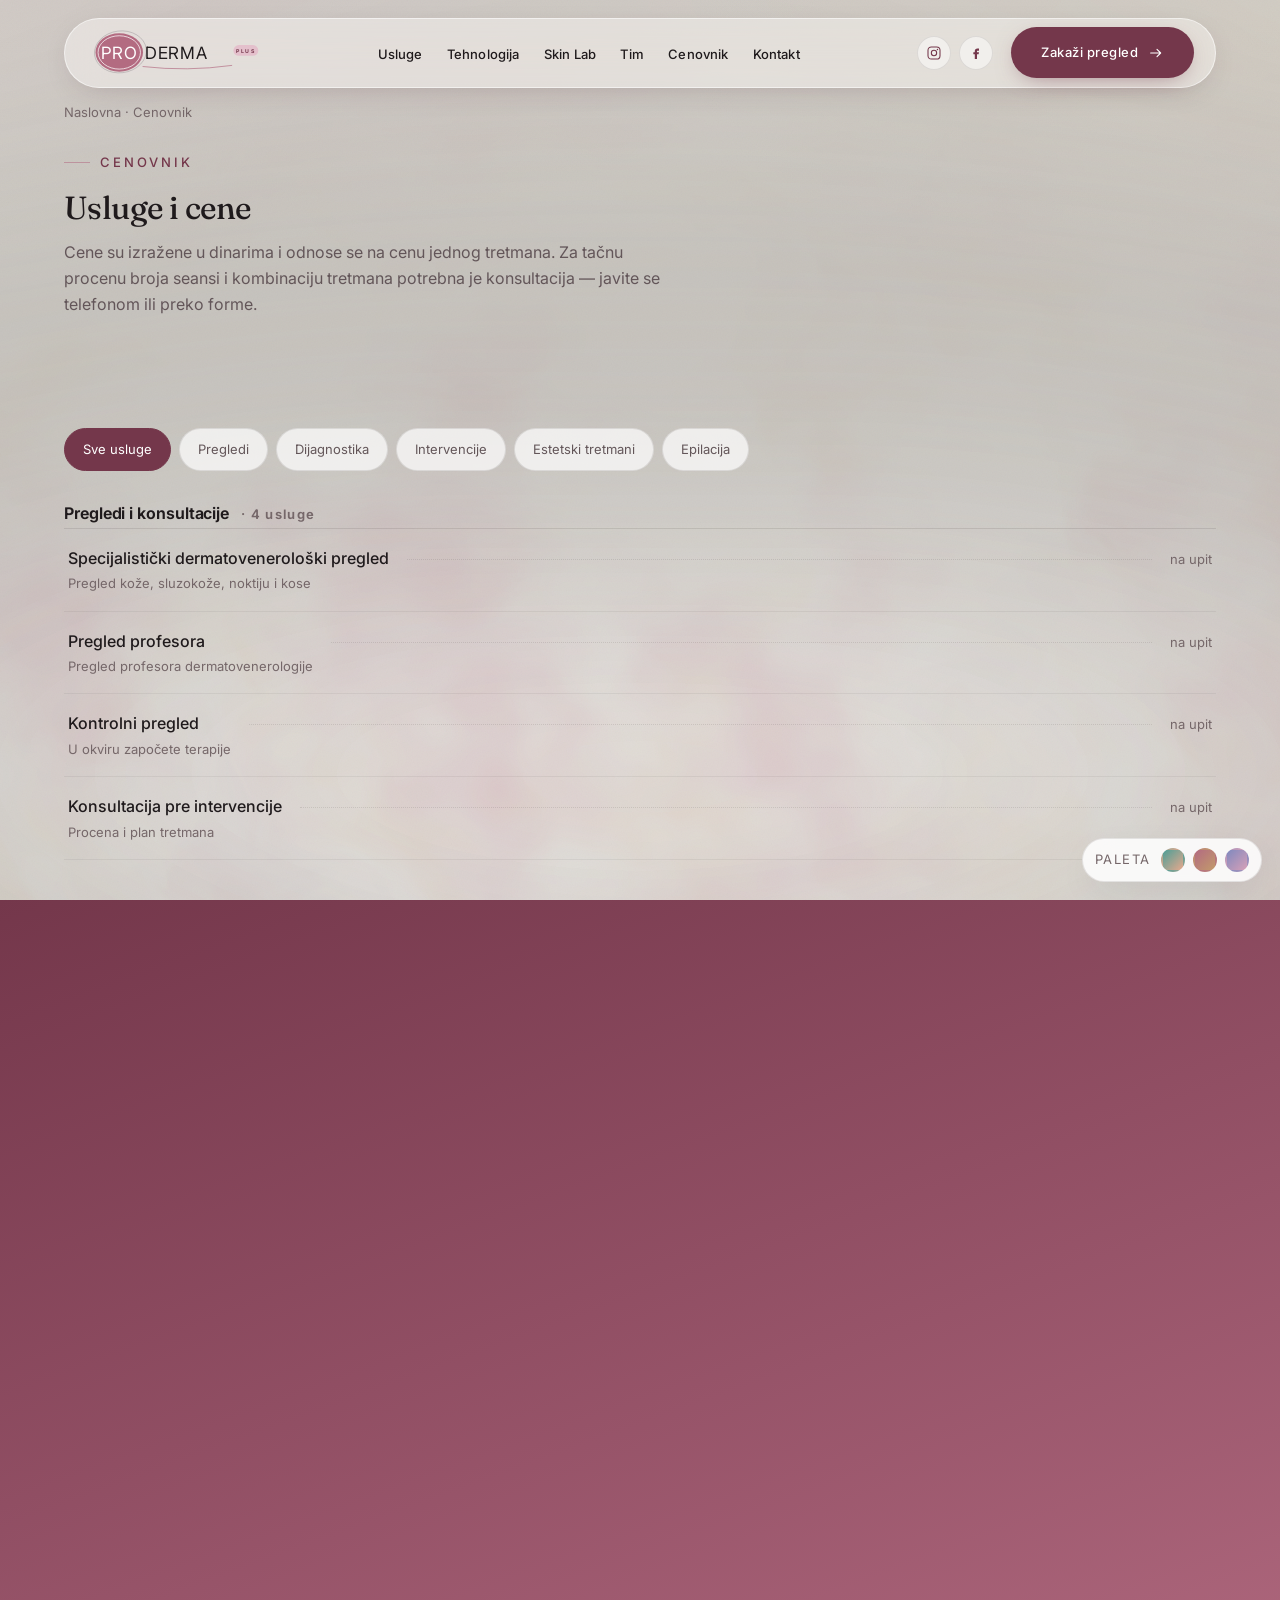
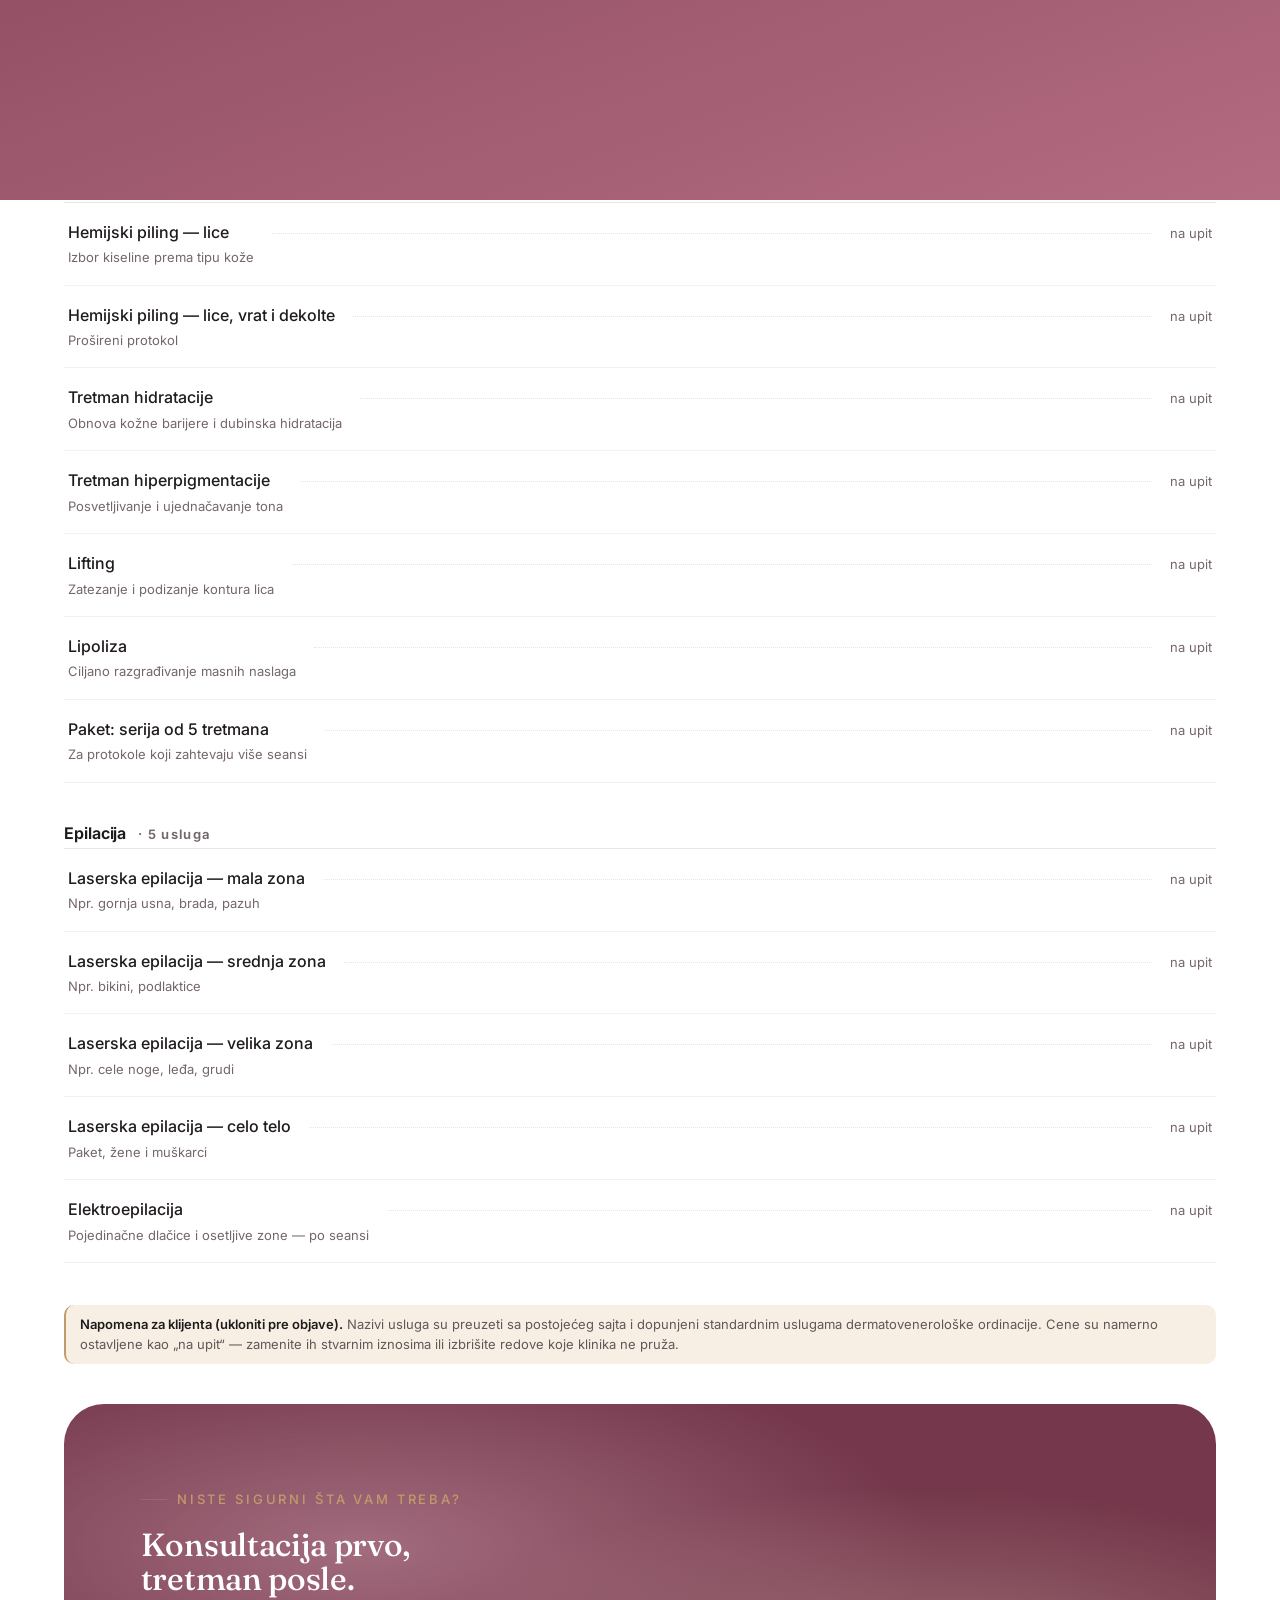
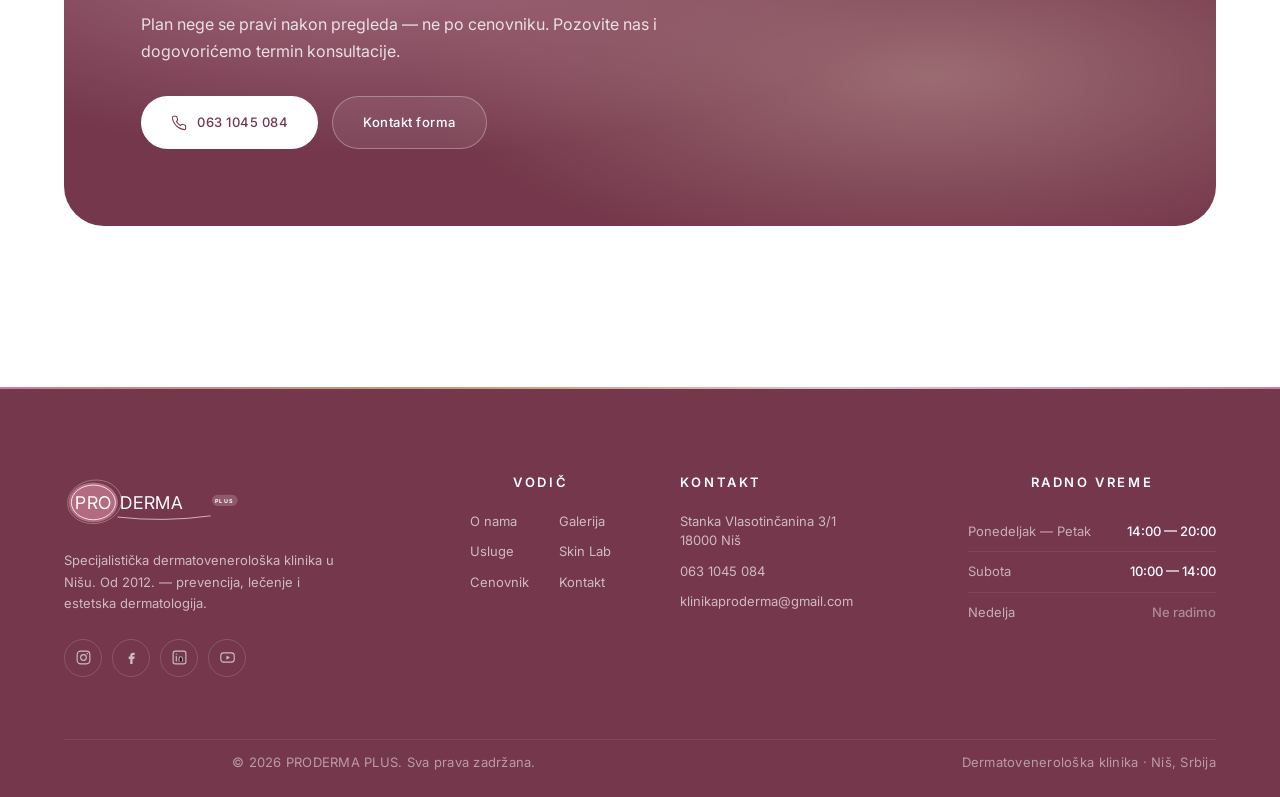
==== commit 5ecf1019: "mobilna verzija" ====
--- a/cenovnik.html
+++ b/cenovnik.html
@@ -119,13 +119,21 @@
 </header>
 
 <div class="mobile-menu" id="mobileMenu">
-  <a href="index.html#o-nama">O nama</a>
-  <a href="index.html#usluge">Usluge</a>
-  <a href="index.html#skin-lab">Skin Lab</a>
-  <a href="index.html#tim">Tim</a>
-  <a href="galerija.html">Galerija</a>
-  <a href="cenovnik.html">Cenovnik</a>
-  <a href="index.html#kontakt">Kontakt</a>
+  <div class="mm-top">
+    <a class="brand" href="/" aria-label="PRODERMA PLUS — početna">
+      <svg viewBox="0 0 300 92" role="img"><title>PRODERMA PLUS</title><use href="#logoFull"/></svg>
+    </a>
+    <button class="mm-close" id="mmClose" type="button" aria-label="Zatvori meni"></button>
+  </div>
+  <nav class="mm-links">
+    <a href="index.html#o-nama">O nama</a>
+    <a href="index.html#usluge">Usluge</a>
+    <a href="index.html#skin-lab">Skin Lab</a>
+    <a href="index.html#tim">Tim</a>
+    <a href="galerija.html">Galerija</a>
+    <a href="cenovnik.html">Cenovnik</a>
+    <a href="index.html#kontakt">Kontakt</a>
+  </nav>
 </div>
 
 <main>
--- a/assets/css/style.css
+++ b/assets/css/style.css
@@ -136,6 +136,8 @@
   /* header je fixed — bez ovoga sidra iz menija završe ispod njega */
   scroll-padding-top: calc(var(--nav-h) + 24px);
   -webkit-text-size-adjust: 100%;
+  overflow-x: hidden; /* bez ovoga se overflow-x sa body-ja "prebacuje" na html (CSS overflow propagation) i mobilni safari/chrome i dalje dozvoljavaju horizontalni swipe iako body ima overflow-x:hidden */
+  width: 100%;
 }
 
 body {
@@ -146,6 +148,7 @@
   color: var(--ink-2);
   background: transparent; /* preliv živi u body::before, ispod svega */
   overflow-x: hidden;
+  width: 100%;
   -webkit-font-smoothing: antialiased;
   text-rendering: optimizeLegibility;
 }
@@ -533,24 +536,98 @@
   position: fixed;
   inset: 0;
   z-index: 950;
-  background: var(--paper);
-  padding: calc(var(--nav-h) + 40px) var(--pad) 40px;
+  background:
+    radial-gradient(120% 55% at 12% -8%, color-mix(in srgb, var(--glow-a) 32%, transparent) 0%, transparent 58%),
+    radial-gradient(95% 46% at 108% 10%, color-mix(in srgb, var(--glow-b) 28%, transparent) 0%, transparent 60%),
+    var(--paper);
+  padding: 0 0 26px;
   display: flex;
   flex-direction: column;
-  gap: 6px;
   transform: translateY(-100%);
   transition: transform .6s var(--ease-out);
   overflow-y: auto;
 }
 .mobile-menu.open { transform: translateY(0); }
-.mobile-menu a {
+
+/* Traka na vrhu menija: brend + dugme za zatvaranje, prikačena (sticky) da
+   ostane vidljiva i kad se lista linkova skroluje. Bez ovoga je gornji
+   deo menija bio prazan — i, gore od toga, dok je meni otvoren on svojim
+   z-indexom (950) potpuno prekriva pravi .burger (900), pa se meni tada
+   NIJE mogao zatvoriti tim dugmetom, samo klikom na neki link. */
+.mm-top {
+  position: sticky; top: 0; z-index: 2;
+  display: flex; align-items: center; justify-content: space-between;
+  padding: calc(env(safe-area-inset-top, 0px) + 14px) var(--pad) 14px;
+  background: var(--paper);
+}
+.mm-links { padding: clamp(10px, 3vh, 22px) var(--pad) 0; display: flex; flex-direction: column; }
+.mm-top .brand svg { height: 34px; width: auto; }
+.mm-close {
+  width: 44px; height: 44px; flex: 0 0 auto;
+  display: inline-flex; align-items: center; justify-content: center;
+  border-radius: 50%; border: 1px solid var(--line); background: rgba(255,255,255,.7);
+  position: relative;
+}
+.mm-close::before, .mm-close::after {
+  content: ""; position: absolute; left: 13px; top: 21px;
+  width: 18px; height: 1.5px; background: var(--ink);
+}
+.mm-close::before { transform: rotate(45deg); }
+.mm-close::after { transform: rotate(-45deg); }
+.mm-close:active { background: var(--brand-tint); }
+
+/* stavke menija */
+.mm-links > a {
+  display: flex;
+  align-items: center;
+  gap: 14px;
   font-family: var(--ff-display);
-  font-size: var(--fs-1);
+  font-size: clamp(1.22rem, 5.2vw, 1.7rem);
   color: var(--ink);
-  padding: 12px 0;
+  padding: 14px 2px;
   border-bottom: 1px solid var(--line-2);
-}
-.mobile-menu .mm-foot { margin-top: auto; padding-top: 32px; font-size: var(--fs-3); }
+  transition: color .3s, padding-left .35s var(--ease-out);
+}
+.mm-links > a::after {
+  content: "";
+  flex: 0 0 auto;
+  width: 8px; height: 8px;
+  margin-left: auto;
+  border-right: 1.5px solid var(--ink-3);
+  border-bottom: 1.5px solid var(--ink-3);
+  transform: rotate(-45deg);
+  opacity: .5;
+  transition: transform .35s var(--ease-out), opacity .3s;
+}
+.mm-links > a:active { color: var(--brand-deep); padding-left: 8px; }
+.mm-links > a:active::after { transform: rotate(-45deg) translate(2px, -2px); opacity: 1; }
+
+.mobile-menu .mm-foot { margin-top: auto; padding: 22px var(--pad) 0; }
+.mobile-menu .mm-foot .mm-contact {
+  background: rgba(255,255,255,.55);
+  border: 1px solid rgba(255,255,255,.8);
+  border-radius: var(--r-lg);
+  padding: 16px 18px;
+  font-size: var(--fs-3);
+  line-height: 1.7;
+  color: var(--ink-2);
+}
+.mobile-menu .mm-foot .mm-contact strong { font-size: 1rem; color: var(--ink); }
+/* .mm-foot .btn mora da nadjača opšte .mobile-menu a stilove iznad
+   (font, padding, border-bottom) — bez ove specifičnije klase dugme
+   nasleđuje veliki serif font i padding:12px 0, pa tekst seče ivice. */
+.mobile-menu .mm-foot a.btn {
+  display: flex;
+  width: 100%;
+  margin-top: 14px;
+  padding: 17px 24px;
+  font-family: var(--ff-body);
+  font-size: var(--fs-2);
+  font-weight: 500;
+  letter-spacing: .03em;
+  color: #fff;
+  border-bottom: 0;
+}
 
 /* ---------- 9. HERO — centriran editorial, foto preko ivica, latice ----- */
 
@@ -864,6 +941,15 @@
   .hero-strip-in { flex-direction: column; align-items: flex-start; }
   .hs-info { display: none; }
   .hs-stats { padding-bottom: 42px; }
+  /* Na uskim telefonima 3 kolone (2012 / Članova tima / Profesora
+     dermatologije) sa nowrap oznakama ne staju u red — treća se nemo
+     seče na desnoj ivici jer je html/body overflow-x:hidden sakriva bez
+     mogućnosti skrola do nje. Etikete smeju da pređu u 2 reda, razmak
+     i brojka se stežu. */
+  .hs-stats { gap: clamp(10px, 4vw, 20px); }
+  .hs-stats .hm { flex: 1 1 0; min-width: 0; }
+  .hs-stats .hm b { font-size: 19px; }
+  .hs-stats .hm span { white-space: normal; line-height: 1.25; }
 }
 
 /* hero vizual — slojevita kartica sa slajderom */
@@ -1008,6 +1094,34 @@
 .lab-tabs button svg { width: 16px; height: 16px; }
 .lab-tabs button:hover { border-color: var(--brand-soft); color: var(--ink); }
 .lab-tabs button.on { background: var(--brand-deep); color: #fff; border-color: var(--brand-deep); box-shadow: var(--shadow-md); }
+
+/* Na mobilnom svaka etiketa ("Kakav je vaš tip kože?"...) je preširoka da
+   stane dve u red, pa flex-wrap slaže 5 punih pilula jednu ispod druge —
+   deluje sirovo, kao gola lista dugmadi. Umesto toga: kompaktna
+   horizontalna traka sa skrolom, isti obrazac kao .tech-track/.eq-track
+   na ostatku sajta, sa manjim pilulama i sažetijim tekstom. */
+@media (max-width: 640px) {
+  .lab-tabs {
+    flex-wrap: nowrap;
+    justify-content: flex-start;
+    gap: 9px;
+    margin-inline: calc(var(--pad) * -1);
+    padding-inline: var(--pad);
+    padding-bottom: 4px;
+    overflow-x: auto;
+    scroll-snap-type: x proximity;
+    -webkit-overflow-scrolling: touch;
+    -ms-overflow-style: none; scrollbar-width: none;
+  }
+  .lab-tabs::-webkit-scrollbar { display: none; }
+  .lab-tabs button {
+    flex: 0 0 auto;
+    scroll-snap-align: start;
+    padding: 10px 16px;
+    font-size: .78rem;
+    white-space: nowrap;
+  }
+}
 
 .lab-card {
   background: rgba(255,255,255,.72);
@@ -1255,8 +1369,9 @@
   filter: blur(4px);
 }
 
-/* ---- Tekstualni panel — preko cele fotografije, blago zamućenje stalno
-   prisutno (kao ranije), tekst prilepljen za dno preko flex rasporeda ---- */
+/* ---- Tekstualni panel — preko cele fotografije. Van hovera bez ikakvog
+   zamućenja/pozadine (slika potpuno čista), tekst prilepljen za dno preko
+   flex rasporeda; na hover se pojavljuje staklena pozadina. ---- */
 .sr-panel {
   position: absolute;
   inset: 0;
@@ -1264,9 +1379,9 @@
   display: flex;
   flex-direction: column;
   justify-content: flex-end;
-  background: color-mix(in srgb, var(--ivory) 3%, transparent);
-  backdrop-filter: blur(1.5px) saturate(1.2);
-  -webkit-backdrop-filter: blur(1.5px) saturate(1.2);
+  background: transparent;
+  backdrop-filter: none;
+  -webkit-backdrop-filter: none;
   transition: background .5s var(--ease), backdrop-filter .5s var(--ease);
 }
 .svc-row:hover .sr-panel, .svc-row:focus-within .sr-panel {
@@ -2629,9 +2744,11 @@
 .rs-av img{width:100%;height:100%;object-fit:cover}
 .rs-name b{display:block; font-size:.95rem; color:var(--ink,#3B2A30)}
 .rs-name em{font-style:normal; font-size:.76rem; color:var(--ink-3,#9C8A90)}
-.rs-stars{margin-left:auto; color:var(--accent); letter-spacing:.12em; font-size:.95rem}
-.rs-card p{font-size:1.02rem; line-height:1.68; color:var(--ink-2,#6C5A60)}
-.rs-card p::before{content:'“'; font-family:var(--f-display,serif); font-size:2.4rem;
+.rs-stars{margin-left:auto; color:var(--accent); letter-spacing:.12em; font-size:.99rem}
+.rs-card p{font-size:1.02rem; font-style: italic; line-height:1.68; color:var(--ink-2,#6C5A60);}
+.rs-card p::before{content:'"'; font-family:var(--f-display,serif); font-size:2.4rem;
+  color:var(--brand-soft); line-height:0; margin-right:6px; vertical-align:-.18em}
+.rs-card p::after{content:'"'; font-family:var(--f-display,serif); font-size:2.4rem;
   color:var(--brand-soft); line-height:0; margin-right:6px; vertical-align:-.18em}
 
 /* Google badge */
@@ -2681,7 +2798,15 @@
 .mcta .m-call{background:var(--surface,#fff); color:var(--brand-deep); border:1px solid var(--line,#E7DCD6)}
 .mcta .m-book{background:var(--brand-deep); color:#fff}
 .mcta svg{width:18px;height:18px;fill:currentColor}
-@media (max-width:760px){ .mcta{display:flex} }
+@media (max-width:760px){
+  .mcta{display:flex}
+  /* .call-fab i .pal-switch su fiksni u istim uglovima (bottom-left/bottom-right)
+     u kojima sada živi .mcta traka — bez ovoga se poziv-dugme i switcher paleta
+     trajno preklapaju sa "Pozovi"/"Zakaži pregled" dugmadima na mobilnom.
+     .mcta već pokriva poziv, pa .call-fab postaje suvišan čim se pojavi. */
+  body:has(.mcta) .call-fab{display:none !important}
+  body:has(.mcta) .pal-switch{display:none !important}
+}
 
 /* ---------- 10. KURSOR SA KONTEKSTOM ------------------------------------ */
 .cursor-dot.has-label{
@@ -3156,6 +3281,524 @@
 .hero h1 .rot-w{width:100%; text-align:center}
 
 /* najduža varijanta ("postavlja dijagnozu") je kroz min-content diktirala
-   širinu .rot bez obzira na zadatu width -> ćelija mora da sme da se skupi */
+   širinu .rot bez obzira na zadatu width -> ćelija mora da sme da se skupi.
+   padding-bottom na .rot-w ostavlja mesta za repove slova (g, j, p, q, y) —
+   bez njega ih .rot-w svojim overflow:hidden odseca odozdo. */
 .hero h1 .ln > span.rot{overflow:hidden; padding-bottom:.14em}
-.hero h1 .rot-w{min-width:0 !important; overflow:hidden}
+.hero h1 .rot-w{min-width:0 !important; overflow:hidden; padding-bottom:.22em}
+
+/* ---------- 5. H1 na uskim telefonima: red 2 ume da "iscuri" van ekrana ----
+   Red 2 ("koja " + rotirajuća reč) je white-space:nowrap — potrebno mu je
+   da najduža varijanta ("postavlja dijagnozu") stane u jedan red. Na
+   telefonima donja granica fonta (2.3rem) je preširoka za tu reč, pa se
+   .ln (koji ima overflow:hidden, centriran) odseca podjednako sa obe
+   strane — vidljiv je samo srednji deo teksta, prva i poslednja slova
+   nestaju van ekrana. Ispravka: dodatni, uži font-size opseg na mobilnom. */
+@media (max-width:760px){
+  .hero h1{ font-size: clamp(1.32rem, 6.6vw, 2.3rem); }
+}
+
+/* ---------- 26. USLUGE NA MOBILNOM — kartice ne kopiraju desktop -------
+   Desktop: kvadratna slika sa tekstom preko nje, otkriva se na hover.
+   Na dodir nema hovera, pa je ceo tekst STALNO vidljiv preko fiksne
+   visine kartice (aspect-ratio + min-height) — na prvoj kartici naslov
+   fizički ne staje i seče se o gornju ivicu (justify-content:flex-end
+   gura sadržaj nagore van okvira). Rešenje nije "stisni font dok stane",
+   nego druga kartica za mobilni: slika gore u prirodnoj visini, tekst
+   ispod na punoj, mirnoj podlozi — bez apsolutnog pozicioniranja.
+   Tagovi se izbacuju (nepotrebni na malom ekranu), a dodirom kartica
+   otkriva opis + dugme "Pogledaj cenu" (isti 0fr→1fr fazon kao kod
+   .tm-bio biografija u sekciji Tim) — tek drugi dodir na dugme vodi
+   na cenovnik, prvi samo pokazuje više. */
+@media (max-width: 640px) {
+  #usluge .svc-row {
+    aspect-ratio: auto !important;
+    height: auto !important;
+    min-height: 0 !important;
+    display: flex !important;
+    flex-direction: column !important;
+    background: var(--paper);
+    transition: transform .15s ease, box-shadow .3s ease, border-color .3s ease;
+  }
+  #usluge .svc-row:active { transform: scale(.985); }
+
+  /* neutrališe desktop hover-fazone (slika, panel, telo) — na dodiru
+     ne postoji pravi hover i ume da ostane "zaglavljen" posle tapa */
+  #usluge .svc-row:hover, #usluge .svc-row:focus-within {
+    transform: none !important;
+    box-shadow: none !important;
+  }
+  #usluge .svc-row:hover .sr-media img, #usluge .svc-row:focus-within .sr-media img {
+    transform: none !important;
+    filter: none !important;
+  }
+  #usluge .svc-row:hover .sr-panel, #usluge .svc-row:focus-within .sr-panel {
+    background: transparent !important;
+    backdrop-filter: none !important;
+    -webkit-backdrop-filter: none !important;
+  }
+  #usluge .svc-row:hover .sr-body, #usluge .svc-row:focus-within .sr-body {
+    transform: none !important;
+  }
+
+  /* slika: prirodna visina umesto position:absolute preko cele kartice */
+  #usluge .sr-media {
+    position: relative !important;
+    inset: auto !important;
+    aspect-ratio: 16 / 10;
+    flex: none;
+  }
+
+  /* panel prestaje da bude apsolutni sloj preko slike — postaje običan
+     blok ispod nje, na neprozirnoj podlozi kartice. U markupu .sr-cta
+     dolazi PRE .sr-body (na desktopu je bilo svejedno, oba su bila
+     apsolutno pozicionirana) — na mobilnom bi to dugme gurnulo iznad
+     naslova; flex + order ga vraća na kraj, posle opisa, bez diranja HTML-a. */
+  #usluge .sr-panel {
+    position: static !important;
+    inset: auto !important;
+    display: flex !important;
+    flex-direction: column !important;
+    background: transparent !important;
+    backdrop-filter: none !important;
+    -webkit-backdrop-filter: none !important;
+    /* padding živi ovde (ne na .sr-body) da bi i .sr-cta, kao sused
+       .sr-body-a ne kao njegovo dete, nasledio isto levo/desno uvlačenje
+       i dobio razmak od donje ivice kartice kad je aktivan */
+    padding: 0 var(--sr-pad-x) var(--sr-pad-y) var(--sr-pad-x) !important;
+  }
+  #usluge .sr-body { order: 1; }
+  #usluge .sr-cta { order: 2; }
+
+  #usluge .sr-body {
+    position: relative;
+    padding: 14px 30px 0 0 !important;
+    transform: none !important;
+  }
+  /* kružić sa strelicom = naznaka "dodirni za više", isti motiv kao
+     strelice u mobilnom meniju (.mm-links > a::after). Pozicionirano
+     relativno na .sr-body, koje sada počinje na levoj/desnoj ivici
+     panela (padding je prebačen na .sr-panel), pa je right:0 tačno. */
+  #usluge .sr-body::before {
+    content: "";
+    position: absolute;
+    top: 14px; right: 0;
+    width: 26px; height: 26px;
+    border-radius: 50%;
+    background: var(--brand-tint);
+    transition: background .3s var(--ease-out);
+  }
+  #usluge .sr-body::after {
+    content: "";
+    position: absolute;
+    top: 23px; right: 9px;
+    width: 7px; height: 7px;
+    border-right: 1.5px solid var(--brand-deep);
+    border-bottom: 1.5px solid var(--brand-deep);
+    transform: rotate(45deg);
+    transition: transform .35s var(--ease-out);
+  }
+  #usluge .svc-row.active .sr-body::before { background: var(--brand-deep); }
+  #usluge .svc-row.active .sr-body::after {
+    border-color: #fff;
+    transform: rotate(225deg) translate(1px, 1px);
+  }
+
+  #usluge .sr-t {
+    color: var(--ink);
+    text-shadow: none;
+    font-size: var(--fs-2);
+    line-height: 1.3;
+  }
+
+  /* opis: skupljen na 0 visine dok kartica nije .active. Napomena: pravi
+     grid-template-rows:0fr->1fr fazon (kao kod .tm-bio) ovde ne radi jer
+     je .sr-d sam tekstualni čvor bez unutrašnjeg wrappera — anonimna
+     grid stavka zadržava min-content visinu i ignoriše 0fr. Umesto toga
+     max-height sa dovoljno velikim gornjim limitom za ova kratka 1-2
+     reda opisa. */
+  #usluge .sr-d {
+    display: block;
+    max-height: 0;
+    overflow: hidden;
+    margin-top: 0;
+    color: var(--ink-2);
+    text-shadow: none;
+    font-style: normal;
+    transition: max-height .4s var(--ease-out), margin-top .4s var(--ease-out);
+  }
+  #usluge .svc-row.active .sr-d {
+    max-height: 100px;
+    margin-top: 8px;
+  }
+
+  /* tagovi nisu potrebni na mobilnom — previše sitnog teksta za mali ekran */
+  #usluge .sr-tags { display: none !important; }
+
+  /* dugme se više ne "lebdi" preko slike — leži u toku teksta, skupljeno
+     dok kartica nije aktivna, sa punom veličinom dodirne mete kad se otvori */
+  #usluge .sr-cta {
+    position: static !important;
+    inset: auto !important;
+    transform: none !important;
+    max-height: 0 !important;
+    margin-top: 0 !important;
+    padding: 0 !important;
+    opacity: 0 !important;
+    pointer-events: none !important;
+    overflow: hidden !important;
+    transition: opacity .3s var(--ease-out), max-height .4s var(--ease-out),
+      margin-top .4s var(--ease-out), padding .3s var(--ease-out) !important;
+  }
+  #usluge .svc-row.active .sr-cta {
+    opacity: 1 !important;
+    max-height: 60px !important;
+    margin-top: 14px !important;
+    padding: 12px 18px !important;
+    pointer-events: auto !important;
+  }
+}
+
+
+/* ==========================================================================
+   RUNDA 4 — mobilni: horizontalni skrol umesto vertikalnog nizanja,
+   sadržaj sakriven dok se ne klikne na strelicu (manje "isečen desktop",
+   više svoj fazon za dodir)
+   ========================================================================== */
+
+/* ---------- USLUGE: kartice u red, skrol levo-desno ---------------------- */
+@media (max-width: 640px) {
+  #usluge .svc-list {
+    display: flex !important;
+    flex-wrap: nowrap !important;
+    overflow-x: auto;
+    scroll-snap-type: x mandatory;
+    -webkit-overflow-scrolling: touch;
+    gap: 16px !important;
+    padding: 4px 4px 20px !important;
+    -ms-overflow-style: none; scrollbar-width: none;
+    -webkit-mask-image: linear-gradient(90deg, #000 90%, transparent 100%);
+            mask-image: linear-gradient(90deg, #000 90%, transparent 100%);
+  }
+  #usluge .svc-list::-webkit-scrollbar { display: none; }
+  #usluge .svc-row {
+    flex: 0 0 80vw;
+    scroll-snap-align: center;
+  }
+}
+
+/* ---------- O NAMA: tabovi -> accordion sa strelicom --------------------- */
+@media (max-width: 760px) {
+  .about-copy { display: flex; flex-direction: column; }
+  .about-copy > h2 { order: -3; }
+  .about-copy > p { order: -3; }
+  .about-tabs { display: contents; }
+  .about-tabs button[data-atab="0"] { order: 0; }
+  .about-copy > .about-panel[data-apanel="0"] { order: 1; }
+  .about-tabs button[data-atab="1"] { order: 2; }
+  .about-copy > .about-panel[data-apanel="1"] { order: 3; }
+  .about-tabs button[data-atab="2"] { order: 4; }
+  .about-copy > .about-panel[data-apanel="2"] { order: 5; }
+  .about-copy > div:last-child { order: 6; flex-wrap: nowrap !important; gap: 10px !important; }
+  .about-copy > div:last-child > a.btn {
+    flex: 1 1 0; justify-content: center; text-align: center; padding-inline: 8px;
+    white-space: nowrap;
+  }
+
+  .about-tabs button {
+    display: flex; align-items: center; justify-content: space-between;
+    width: 100%; margin-right: 0; padding: 16px 2px;
+    font-size: 1rem; text-align: left;
+  }
+  .about-tabs button::after {
+    content: ""; flex: 0 0 auto; width: 8px; height: 8px; margin-left: 12px;
+    border-right: 1.5px solid var(--ink-3); border-bottom: 1.5px solid var(--ink-3);
+    transform: rotate(45deg);
+    transition: transform .35s var(--ease-out), border-color .3s;
+  }
+  .about-tabs button.on::after { border-color: var(--brand-deep); transform: rotate(225deg); }
+
+  .about-panel {
+    display: block !important;
+    max-height: 0; overflow: hidden; animation: none !important;
+    transition: max-height .5s var(--ease-out);
+  }
+  .about-panel.on { max-height: 900px; }
+}
+
+/* ---------- VAŠ PUT KOD NAS: 4 kartice u redu, skrol levo-desno --------- */
+@media (max-width: 939px) {
+  #put .jr-steps {
+    display: flex; flex-wrap: nowrap; gap: 16px;
+    overflow-x: auto; scroll-snap-type: x mandatory;
+    -webkit-overflow-scrolling: touch;
+    padding: 4px 4px 22px;
+    -ms-overflow-style: none; scrollbar-width: none;
+    -webkit-mask-image: linear-gradient(90deg, #000 90%, transparent 100%);
+            mask-image: linear-gradient(90deg, #000 90%, transparent 100%);
+  }
+  #put .jr-steps::-webkit-scrollbar { display: none; }
+  #put .jr-step {
+    flex: 0 0 82vw;
+    scroll-snap-align: center;
+    display: flex; flex-direction: column;
+    border: 1px solid var(--line, #E7DCD6);
+    border-radius: var(--r-lg, 18px);
+    background: var(--surface, #fff);
+    box-shadow: 0 18px 46px -30px rgba(60,25,38,.34);
+    padding: 0 0 24px; margin: 0;
+    overflow: hidden;
+    /* neutrališe staru "reflektor" logiku (opacity .4 dok korak nije
+       "on" pri vertikalnom skrolu) — na horizontalnoj kartici svaki
+       korak mora biti čitljiv čim se pojavi, ne tek kad ga JS upali */
+    opacity: 1 !important;
+  }
+  #put .jr-step:first-child, #put .jr-step:last-child { padding-top: 0; border-bottom: 0; }
+  #put .jr-step { cursor: pointer; }
+  #put .jr-mob { order: -1; margin: 0; border-radius: 0; aspect-ratio: 4/3; }
+  #put .jr-num { margin: 18px 22px 0; }
+
+  /* naslov + strelica u istom redu — razmak od ivice dolazi iz
+     margin-inline na h3, isto kao razmak teksta */
+  #put .jr-step h3 {
+    margin-inline: 22px;
+    display: flex; align-items: center; justify-content: space-between; gap: 12px;
+  }
+  #put .jr-step h3::after {
+    content: ""; flex: 0 0 auto; width: 9px; height: 9px;
+    border-right: 1.5px solid var(--brand-deep);
+    border-bottom: 1.5px solid var(--brand-deep);
+    transform: rotate(45deg);
+    transition: transform .35s var(--ease-out);
+  }
+  #put .jr-step.active h3::after { transform: rotate(225deg); }
+
+  /* opis i meta tagovi uvučeni dok se ne klikne na karticu */
+  #put .jr-step p {
+    margin: 0 22px !important; max-width: none;
+    max-height: 0; overflow: hidden; opacity: 0;
+    transition: max-height .4s var(--ease-out), opacity .3s ease, margin-top .3s ease;
+  }
+  #put .jr-step.active p { max-height: 260px; opacity: 1; margin-top: 10px !important; }
+  #put .jr-meta {
+    margin: 0 22px !important;
+    max-height: 0; overflow: hidden; opacity: 0;
+    transition: max-height .35s var(--ease-out), opacity .3s ease, margin-top .3s ease;
+  }
+  #put .jr-step.active .jr-meta { max-height: 100px; opacity: 1; margin-top: 18px !important; }
+}
+
+/* ---------- TEHNOLOGIJA: opis iza strelice -------------------------------- */
+@media (max-width: 939px) {
+  .tech-card { cursor: pointer; }
+  .tech-body { position: relative; padding-right: 40px !important; }
+  /* poravnato sa .tech-k redom (kategorija, npr. "DIJAGNOSTIKA"), a ne
+     uz samu ivicu kartice — top se meri od vrha .tech-body do sredine
+     .tech-k reda, right ostavlja razmak od desne ivice */
+  .tech-body::before {
+    content: ""; position: absolute; top: 17px; right: 12px;
+    width: 24px; height: 24px; border-radius: 50%;
+    background: var(--brand-tint);
+    transition: background .3s var(--ease-out);
+  }
+  .tech-body::after {
+    content: ""; position: absolute; top: 25px; right: 20px;
+    width: 7px; height: 7px;
+    border-right: 1.5px solid var(--brand-deep);
+    border-bottom: 1.5px solid var(--brand-deep);
+    transform: rotate(45deg);
+    transition: transform .35s var(--ease-out);
+  }
+  .tech-card.active .tech-body::before { background: var(--brand-deep); }
+  .tech-card.active .tech-body::after { border-color: #fff; transform: rotate(225deg) translate(1px,1px); }
+
+  .tech-body p {
+    max-height: 0; overflow: hidden; margin: 0 !important;
+    transition: max-height .4s var(--ease-out);
+  }
+  .tech-card.active .tech-body p { max-height: 220px; margin-top: 2px !important; }
+  .tech-tags {
+    max-height: 0; overflow: hidden; opacity: 0;
+    margin-top: 0 !important; padding-top: 0 !important;
+    transition: max-height .35s var(--ease-out), opacity .3s ease, padding-top .3s ease;
+  }
+  .tech-card.active .tech-tags { max-height: 100px; opacity: 1; padding-top: 14px !important; }
+}
+
+/* ---------- TIM: jedan red, bio iza strelice (bez modala na mobilnom) --- */
+@media (max-width: 640px) {
+  .team-grid {
+    display: flex !important; flex-wrap: nowrap !important;
+    overflow-x: auto; scroll-snap-type: x mandatory;
+    -webkit-overflow-scrolling: touch;
+    gap: 16px !important; padding: 4px 4px 20px !important;
+    -ms-overflow-style: none; scrollbar-width: none;
+    -webkit-mask-image: linear-gradient(90deg, #000 90%, transparent 100%);
+            mask-image: linear-gradient(90deg, #000 90%, transparent 100%);
+  }
+  .team-grid::-webkit-scrollbar { display: none; }
+  .tm { flex: 0 0 72vw; scroll-snap-align: center; cursor: pointer; }
+
+  /* podrazumevano skupljeno — poništava @media(pointer:coarse) pravilo
+     koje bio drži trajno otvorenim na dodir */
+  .tm-bio { grid-template-rows: 0fr !important; margin-top: 0 !important; }
+  .tm-bio p {
+    opacity: 0 !important; transform: translateY(6px) !important;
+    -webkit-line-clamp: unset;
+  }
+  .tm-cred { opacity: 0 !important; }
+  .tm.active .tm-bio { grid-template-rows: 1fr !important; margin-top: 12px !important; }
+  .tm.active .tm-bio p { opacity: 1 !important; transform: none !important; }
+  .tm.active .tm-cred { opacity: 1 !important; }
+  .tm-more svg { transition: transform .3s var(--ease-out); }
+  .tm.active .tm-more svg { transform: rotate(90deg); }
+}
+
+/* ---------- SKIN LAB: dugmići u 2 kolone, kartica sažeta ------------------ */
+.lab-more-toggle { display: none; }
+@media (max-width: 640px) {
+  .lab-tabs {
+    display: grid !important;
+    grid-template-columns: 1fr 1fr !important;
+    flex-wrap: initial !important;
+    gap: 9px !important;
+    margin-inline: 0 !important;
+    padding-inline: 0 !important;
+    overflow-x: visible !important;
+    scroll-snap-type: none !important;
+  }
+  .lab-tabs button {
+    flex: initial !important;
+    white-space: normal !important;
+    text-align: left;
+    line-height: 1.25;
+    padding: 10px 12px !important;
+    font-size: .74rem !important;
+  }
+  .lab-tabs button:last-child { grid-column: 1 / -1; }
+
+  /* kartica ispod: čitljiva veličina, a deo sadržaja (fototip, statistika,
+     grafik / alergeni) ide iza dugmeta "Detaljnije" da kartica ne bude
+     preopterećena i loše čitljiva na prvi pogled */
+  .lab-card { padding: 18px !important; min-height: 0 !important; overflow: visible !important; }
+  .uv-grid { gap: 16px; }
+  .uv-gauge svg { max-width: 132px; }
+  .uv-gauge .uv-num b { font-size: 1.35rem; }
+  .uv-gauge .uv-num span { font-size: .66rem; margin-top: 2px; }
+  .uv-level { margin-top: 8px; padding: 6px 14px; font-size: .8rem; }
+  .uv-loc { margin-top: 6px; font-size: .76rem; }
+  .uv-advice h3 { font-size: 1.06rem; margin-bottom: 4px; }
+  .uv-advice .uv-msg { font-size: .85rem; margin-bottom: 6px; line-height: 1.5; }
+  .pheno-label { font-size: .72rem; margin-bottom: 7px; }
+  .pheno { gap: 7px; margin-bottom: 16px; }
+  .pheno button { width: 36px; height: 36px; border-radius: 10px; font-size: .78rem; }
+  .uv-out { gap: 8px; }
+  .uv-out .uo { padding: 10px 12px; }
+  .uv-out .uo span { font-size: .64rem; }
+  .uv-out .uo b { font-size: .98rem; }
+  .uv-out .uo i { font-size: .7rem; }
+  .uv-chart { margin-top: 12px; }
+  .uv-chart .uc-t { font-size: .7rem; margin-bottom: 6px; }
+  .uv-bars { height: 40px; }
+  .lab-disclaimer { margin-top: 12px; padding: 10px 12px; font-size: .72rem; line-height: 1.45; }
+
+  /* air-hero (AQI + PM2.5/PM10) se sudarao sam sa sobom u uskoj kartici —
+     tekst je bio odsečen jer je red bio bez prelamanja. Slaganje u kolonu
+     rešava to bez menjanja izgleda na širem ekranu (medija na 940px). */
+  .air-hero { flex-direction: column; align-items: stretch; text-align: center; gap: 16px; }
+  .air-pm { width: 100%; }
+
+  .lab-more {
+    max-height: 0; overflow: hidden;
+    transition: max-height .5s var(--ease-out);
+  }
+  .lab-more.active { max-height: 1400px; }
+  .lab-more-toggle {
+    display: inline-flex; align-items: center; gap: 6px;
+    margin: 4px 0 4px; padding: 8px 16px;
+    border: 1px solid var(--brand-soft, var(--line)); border-radius: 99px;
+    background: var(--brand-tint); color: var(--brand-deep);
+    font: 600 .76rem/1 var(--f-ui, 'Inter', sans-serif); letter-spacing: .02em;
+  }
+  .lab-more-toggle::after {
+    content: ""; width: 7px; height: 7px;
+    border-right: 1.5px solid var(--brand-deep);
+    border-bottom: 1.5px solid var(--brand-deep);
+    transform: rotate(45deg);
+    transition: transform .3s var(--ease-out);
+  }
+  .lab-more-toggle.active::after { transform: rotate(225deg); }
+}
+
+/* ---------- UTISCI: red, skrol levo-desno (bez sticky-stack efekta) ----- */
+@media (max-width: 640px) {
+  .rs {
+    display: flex !important; flex-wrap: nowrap !important;
+    overflow-x: auto; scroll-snap-type: x mandatory;
+    -webkit-overflow-scrolling: touch;
+    gap: 16px; margin-top: 20px;
+    padding: 4px 4px 20px;
+    -ms-overflow-style: none; scrollbar-width: none;
+    -webkit-mask-image: linear-gradient(90deg, #000 90%, transparent 100%);
+            mask-image: linear-gradient(90deg, #000 90%, transparent 100%);
+  }
+  .rs::-webkit-scrollbar { display: none; }
+  .rs-card {
+    flex: 0 0 82vw !important;
+    scroll-snap-align: center;
+    position: static !important;
+    top: auto !important;
+    transform: none !important;
+    opacity: 1 !important;
+    margin-bottom: 0 !important;
+  }
+  .rs-card + .rs-card { margin-top: 0 !important; }
+}
+
+/* ---------- KONTAKT: forma pre adrese, adresa u 2 kolone ----------------- */
+@media (max-width: 940px) {
+  /* forma za zakazivanje prva, pa tek onda naslov + adresa/mapa —
+     .contact-grid postaje "display:contents" da bi .form-card i
+     .contact-left mogli da se ubace kao flex-stavke u #kontakt .wrap
+     zajedno sa .sec-head, isti trik kao kod O nama accordiona */
+  #kontakt .wrap { display: flex; flex-direction: column; }
+  #kontakt .contact-grid { display: contents; }
+  #kontakt .form-card { order: 0; }
+  #kontakt .sec-head { order: 1; margin-top: 30px; text-align: center; }
+  #kontakt .contact-left { order: 2; }
+
+  .cinfo { grid-template-columns: 1fr 1fr; gap: 2px 16px; }
+  .cinfo .ci { padding: 14px 0; }
+  .cinfo .ci b { font-size: .86rem; word-break: break-word; overflow-wrap: anywhere; }
+  .cinfo .ci span { font-size: .62rem; }
+}
+
+
+/* ==========================================================================
+   RUNDA 5 — tačkice (dots) ispod horizontalnog skrola
+   ========================================================================== */
+.scroll-dots { display: none; }
+.scroll-dot {
+  width: 6px; height: 6px; flex: 0 0 auto;
+  padding: 0; border: 0; border-radius: 50%;
+  background: var(--line, #E7DCD6);
+  cursor: pointer;
+  transition: background .3s ease, width .3s ease;
+}
+.scroll-dot.on { background: var(--brand-deep); width: 16px; border-radius: 99px; }
+
+@media (max-width: 640px) {
+  #usluge .svc-list + .scroll-dots,
+  .team-grid + .scroll-dots,
+  .rs + .scroll-dots {
+    display: flex; justify-content: center; align-items: center; gap: 7px;
+    margin-top: 12px;
+  }
+}
+@media (max-width: 939px) {
+  #put .jr-steps + .scroll-dots,
+  .tech-track + .scroll-dots {
+    display: flex; justify-content: center; align-items: center; gap: 7px;
+    margin-top: 12px;
+  }
+}
